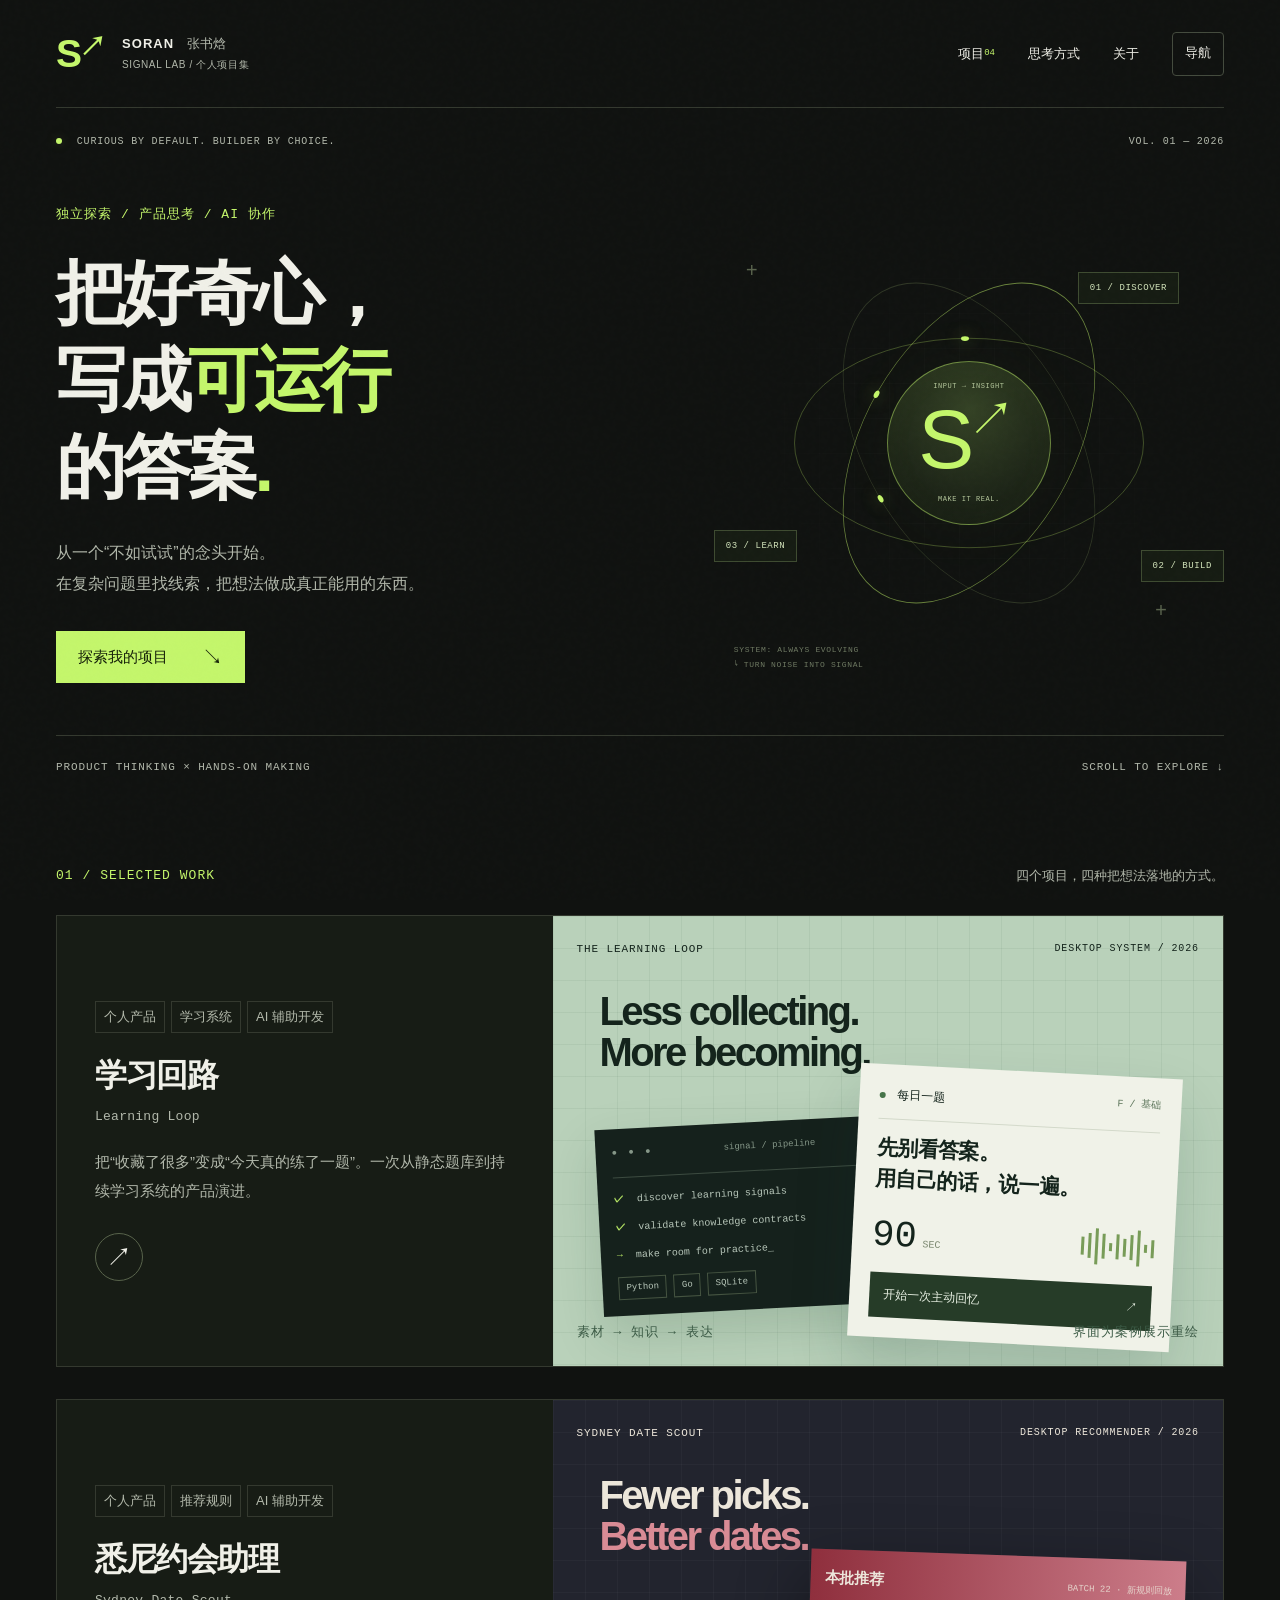
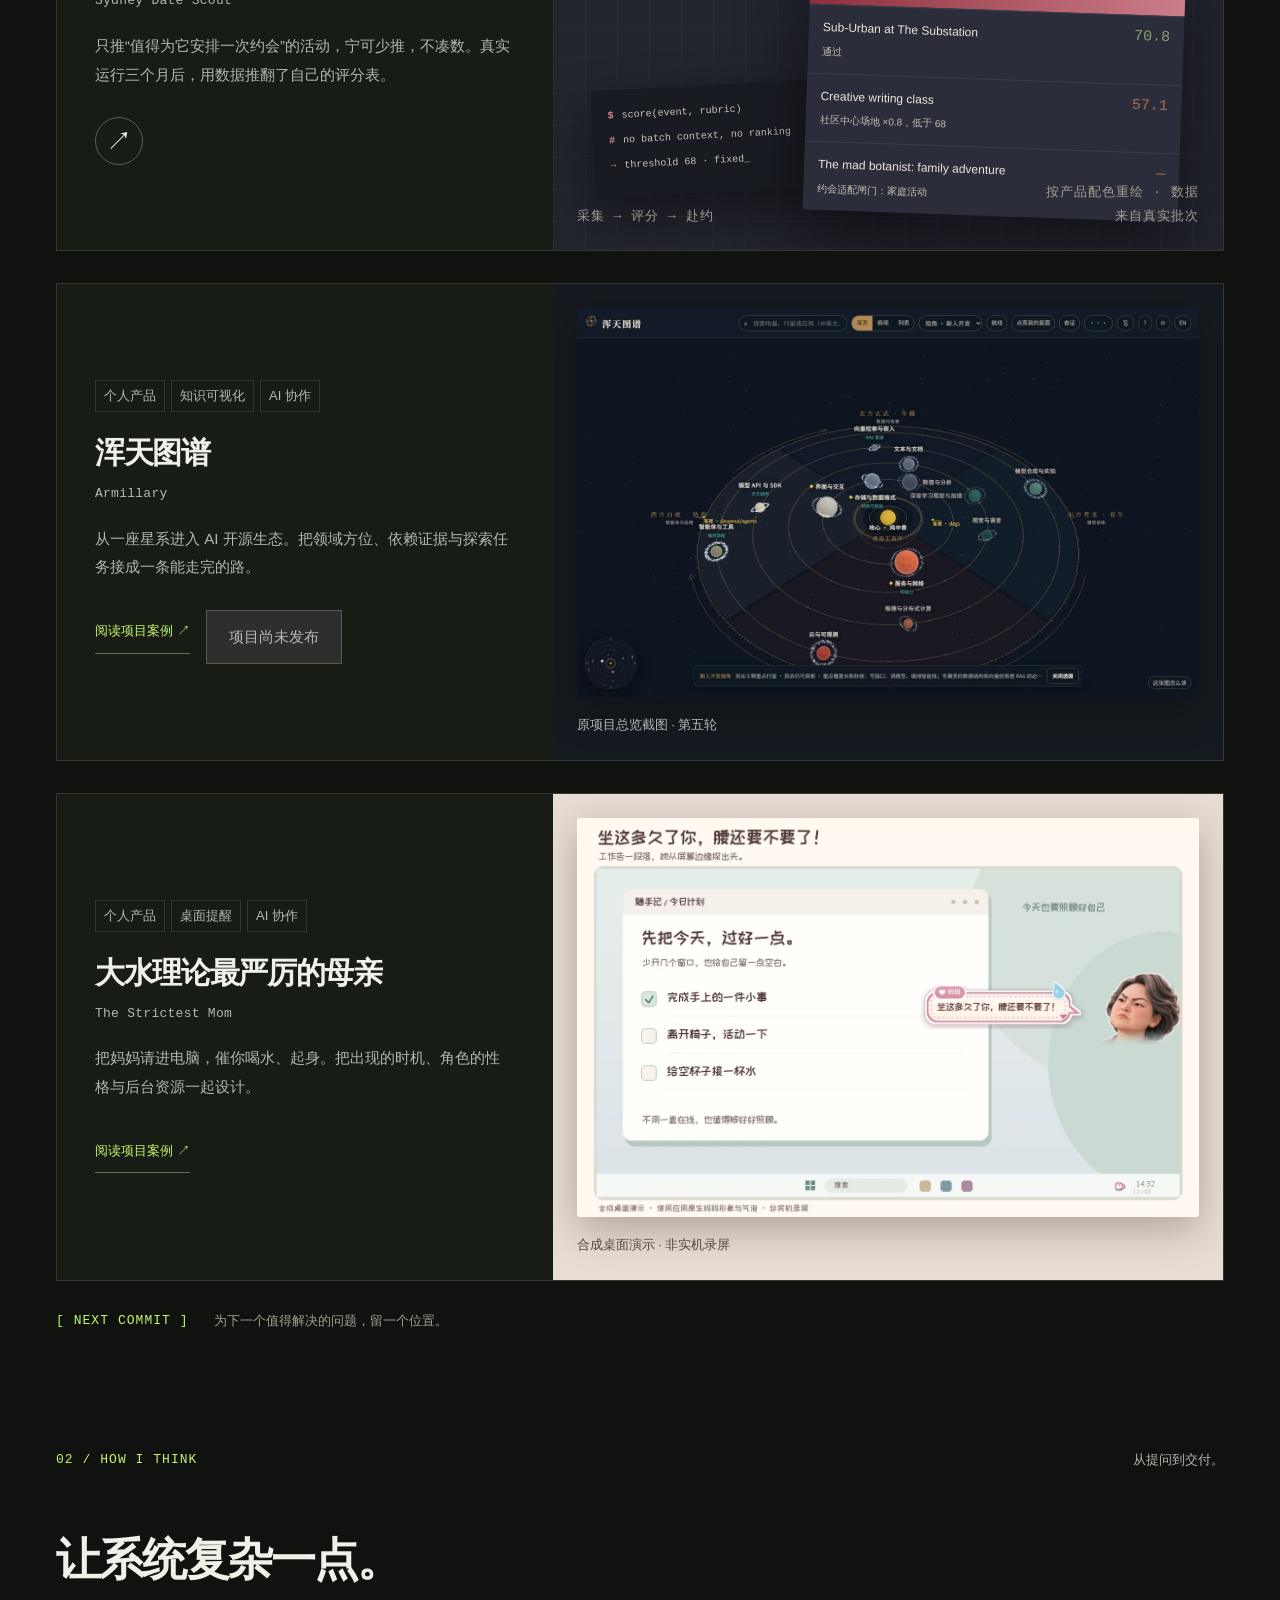
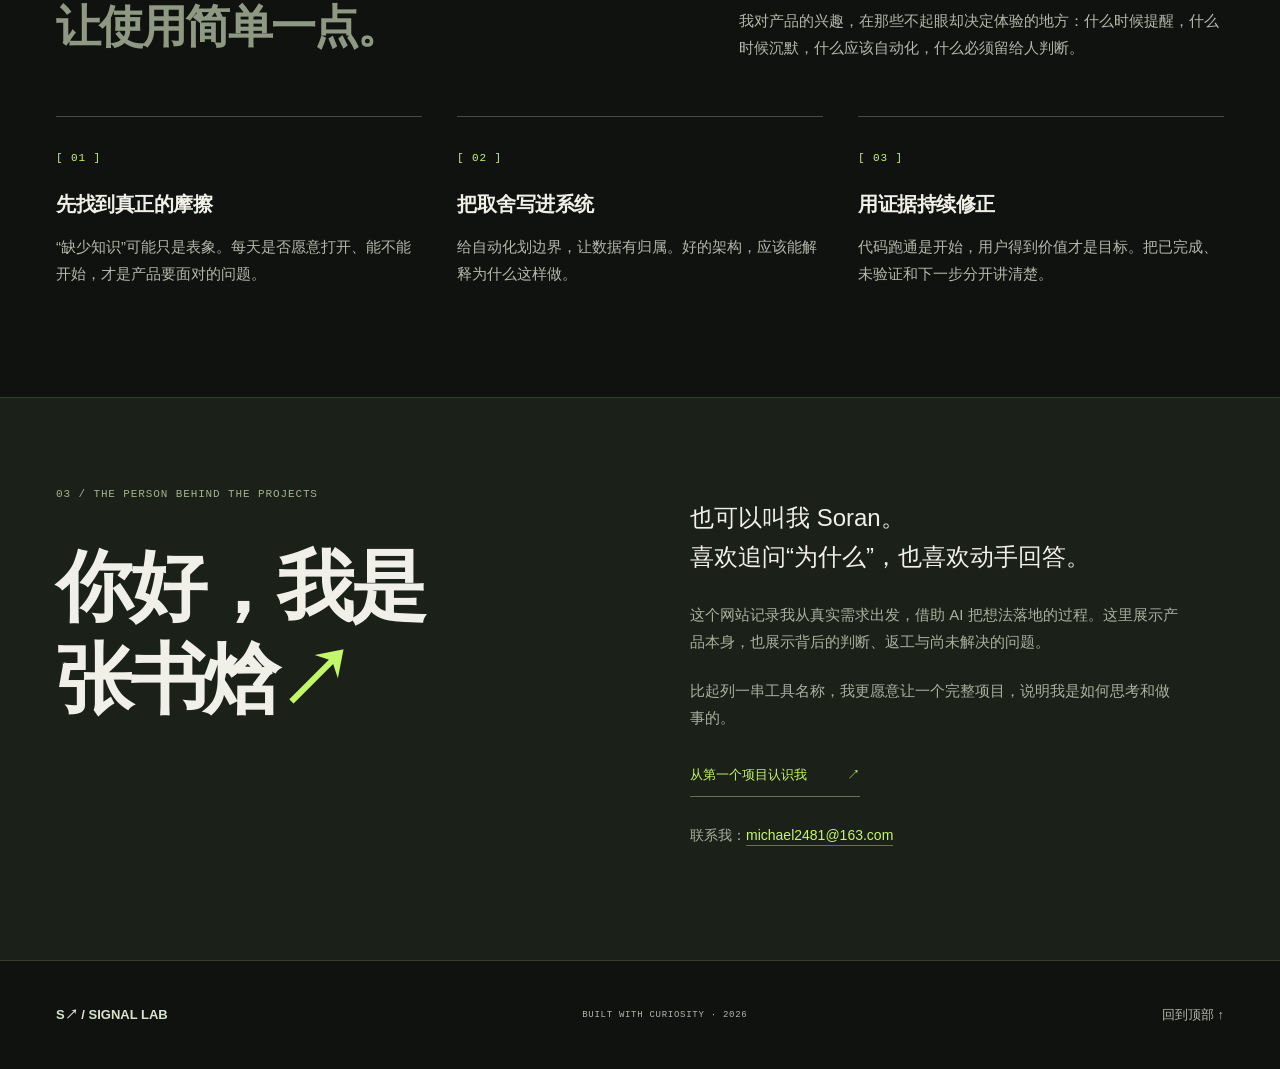
==== index.html @ 154c5e41 "发布作品集网站 v0.5.0 来自本地 个人网站/site（v0.5.0），仅包含网站文件； 排除未被引用的旧截图 assets/img/date-scout/。  Co-Authored-By: C" ====
<!doctype html>
<html lang="zh-CN"><head><meta charset="utf-8"><meta name="viewport" content="width=device-width,initial-scale=1"><meta name="theme-color" content="#101210"><meta name="description" content="张书焓（Soran）的产品实验室。把真实问题变成可运行的系统，探索 AI、学习与产品之间的连接。"><title>Soran 张书焓 / Signal Lab — 把好奇心写成答案</title><link rel="icon" href="assets/img/mark.svg" type="image/svg+xml"><link rel="stylesheet" href="assets/css/style.css?v=7"><script src="assets/js/app.js?v=7" defer></script></head>
<body><a class="skip" href="#main">跳到内容</a><header class="nav wrap"><a class="brand" href="index.html" aria-label="Signal Lab 首页"><span class="brand-mark">S<span>↗</span></span><span>SORAN <span class="brand-name">张书焓</span><span class="brand-sub">SIGNAL LAB / 个人项目集</span></span></a><nav aria-label="主导航"><a href="#work">项目 <sup>04</sup></a><a href="#approach">思考方式</a><a href="#about">关于</a><button class="command-open" aria-label="打开快速导航">导航</button></nav></header>
<main id="main"><section class="hero wrap"><div class="hero-top mono"><span><i class="dot"></i> CURIOUS BY DEFAULT. BUILDER BY CHOICE.</span><span>VOL. 01 — 2026</span></div><div class="hero-layout"><div class="hero-copy"><p class="eyebrow">独立探索 / 产品思考 / AI 协作</p><h1>把好奇心，<br>写成<span class="accent">可运行</span><br>的答案<span class="period">.</span></h1><p class="hero-intro">从一个“不如试试”的念头开始。<br>在复杂问题里找线索，把想法做成真正能用的东西。</p><a class="button lime" href="#work">探索我的项目 <span>↘</span></a></div><div class="signal-art" aria-label="从发现、构建到学习的信号轨道插画" role="img"><div class="art-grid"></div><div class="orbital orbit-one"></div><div class="orbital orbit-two"></div><div class="orbital orbit-three"></div><div class="signal-core"><span class="mono">INPUT → INSIGHT</span><strong>S<span>↗</span></strong><span class="mono">MAKE IT REAL.</span></div><span class="sat sat-a">01 / DISCOVER</span><span class="sat sat-b">02 / BUILD</span><span class="sat sat-c">03 / LEARN</span><span class="cross c-one">+</span><span class="cross c-two">+</span><div class="art-coordinate mono">SYSTEM: ALWAYS EVOLVING<br>↳ TURN NOISE INTO SIGNAL</div></div></div><div class="hero-bottom mono"><span>PRODUCT THINKING × HANDS-ON MAKING</span><a href="#work">SCROLL TO EXPLORE ↓</a></div></section>
<section id="work" class="work-section wrap"><div class="section-label"><span class="mono">01 / SELECTED WORK</span><span>四个项目，四种把想法落地的方式。</span></div><a class="featured" href="projects/learning-loop.html"><div class="project-description"><div><div class="tags"><span>个人产品</span><span>学习系统</span><span>AI 辅助开发</span></div><h2>学习回路 <span>Learning Loop</span></h2><p>把“收藏了很多”变成“今天真的练了一题”。<br>一次从静态题库到持续学习系统的产品演进。</p></div><span class="round-arrow" aria-label="阅读项目案例">↗</span></div><div class="project-visual"><div class="visual-caption mono"><span>THE LEARNING LOOP</span><span>DESKTOP SYSTEM / 2026</span></div><div class="visual-word" aria-hidden="true">Less collecting.<br>More becoming.</div><div class="mini-terminal"><div class="window-top"><span>● ● ●</span><span>signal / pipeline</span><span>↗</span></div><p><b>✓</b> discover learning signals</p><p><b>✓</b> validate knowledge contracts</p><p><b>→</b> make room for practice<span class="cursor">_</span></p><div class="terminal-tags"><span>Python</span><span>Go</span><span>SQLite</span></div></div><div class="practice-preview"><div class="preview-bar"><span><i class="dot"></i> 每日一题</span><span>F / 基础</span></div><span class="mono preview-kicker">THINK FIRST. REVEAL LATER.</span><h3>先别看答案。<br>用自己的话，说一遍。</h3><div class="preview-timer"><span>90<span> SEC</span></span><div class="wave" aria-hidden="true"><i></i><i></i><i></i><i></i><i></i><i></i><i></i><i></i><i></i><i></i><i></i></div></div><div class="preview-action">开始一次主动回忆 <span>↗</span></div></div><div class="visual-foot mono"><span>素材 → 知识 → 表达</span><span>界面为案例展示重绘</span></div></div></a><a class="featured" href="projects/date-scout.html"><div class="project-description"><div><div class="tags"><span>个人产品</span><span>推荐规则</span><span>AI 辅助开发</span></div><h2>悉尼约会助理 <span>Sydney Date Scout</span></h2><p>只推“值得为它安排一次约会”的活动，宁可少推，不凑数。<br>真实运行三个月后，用数据推翻了自己的评分表。</p></div><span class="round-arrow" aria-label="阅读项目案例">↗</span></div><div class="project-visual ds-visual"><div class="visual-caption mono"><span>SYDNEY DATE SCOUT</span><span>DESKTOP RECOMMENDER / 2026</span></div><div class="visual-word" aria-hidden="true">Fewer picks.<br><em>Better dates.</em></div><div class="ds-rule"><p><b>$</b>score(event, rubric)</p><p><b>#</b>no batch context, no ranking</p><p><b>→</b>threshold 68 · fixed<span class="cursor">_</span></p></div><div class="ds-panel" aria-hidden="true"><div class="ds-head"><b>本批推荐</b><span>BATCH 22 · 新规则回放</span></div><div class="ds-row"><span>Sub-Urban at The Substation</span><span class="ds-score">70.8</span><small>通过</small></div><div class="ds-row cut"><span>Creative writing class</span><span class="ds-score">57.1</span><small>社区中心场地 ×0.8，低于 68</small></div><div class="ds-row cut"><span>The mad botanist: family adventure</span><span class="ds-score">—</span><small>约会适配闸门：家庭活动</small></div></div><div class="visual-foot mono"><span>采集 → 评分 → 赴约</span><span>按产品配色重绘 · 数据来自真实批次</span></div></div></a><article class="featured added-project"><div class="project-description"><div><div class="tags"><span>个人产品</span><span>知识可视化</span><span>AI 协作</span></div><h2><a href="projects/armillary.html">浑天图谱</a><span>Armillary</span></h2><p>从一座星系进入 AI 开源生态。把领域方位、依赖证据与探索任务接成一条能走完的路。</p></div><div class="card-actions"><a class="text-link" href="projects/armillary.html">阅读项目案例 ↗</a><button class="button project-pending" type="button" disabled data-project-link="armillary">项目尚未发布</button></div></div><a class="project-visual image-cover cover-armillary" href="projects/armillary.html" aria-label="查看浑天图谱案例"><img src="assets/img/armillary/overview.webp" alt="浑天图谱界面" loading="lazy" decoding="async"><span class="image-caption">原项目总览截图 · 第五轮</span></a></article><article class="featured added-project"><div class="project-description"><div><div class="tags"><span>个人产品</span><span>桌面提醒</span><span>AI 协作</span></div><h2><a href="projects/big-water-mom.html">大水理论最严厉的母亲</a><span>The Strictest Mom</span></h2><p>把妈妈请进电脑，催你喝水、起身。把出现的时机、角色的性格与后台资源一起设计。</p></div><div class="card-actions"><a class="text-link" href="projects/big-water-mom.html">阅读项目案例 ↗</a></div></div><a class="project-visual image-cover cover-big-water-mom" href="projects/big-water-mom.html" aria-label="查看大水理论最严厉的母亲案例"><img src="assets/img/big-water-mom/desktop-preview-zh.webp" alt="大水理论最严厉的母亲界面" loading="lazy" decoding="async"><span class="image-caption">合成桌面演示 · 非实机录屏</span></a></article><div class="archive-note"><span class="mono">[ NEXT COMMIT ]</span><p>为下一个值得解决的问题，留一个位置。</p><span class="mono">更多项目将陆续归档 ↗</span></div></section>
<section id="approach" class="approach wrap"><div class="section-label"><span class="mono">02 / HOW I THINK</span><span>从提问到交付。</span></div><div class="approach-head"><h2>让系统复杂一点。<br><span>让使用简单一点。</span></h2><p>我对产品的兴趣，在那些不起眼却决定体验的地方：什么时候提醒，什么时候沉默，什么应该自动化，什么必须留给人判断。</p></div><div class="principles"><article><span class="mono">[ 01 ]</span><h3>先找到真正的摩擦</h3><p>“缺少知识”可能只是表象。每天是否愿意打开、能不能开始，才是产品要面对的问题。</p></article><article><span class="mono">[ 02 ]</span><h3>把取舍写进系统</h3><p>给自动化划边界，让数据有归属。好的架构，应该能解释为什么这样做。</p></article><article><span class="mono">[ 03 ]</span><h3>用证据持续修正</h3><p>代码跑通是开始，用户得到价值才是目标。把已完成、未验证和下一步分开讲清楚。</p></article></div></section>
<section id="about" class="about"><div class="wrap about-grid"><div><span class="mono">03 / THE PERSON BEHIND THE PROJECTS</span><h2>你好，我是<br>张书焓<span class="accent">↗</span></h2></div><div><p class="about-lead">也可以叫我 Soran。<br>喜欢追问“为什么”，也喜欢动手回答。</p><p>这个网站记录我从真实需求出发，借助 AI 把想法落地的过程。这里展示产品本身，也展示背后的判断、返工与尚未解决的问题。</p><p>比起列一串工具名称，我更愿意让一个完整项目，说明我是如何思考和做事的。</p><a class="text-link" href="projects/learning-loop.html">从第一个项目认识我 <span>↗</span></a><p class="contact-line">联系我：<a href="mailto:michael2481@163.com">michael2481@163.com</a></p></div></div></section></main>
<footer class="wrap footer"><span class="brand-small">S↗ / SIGNAL LAB</span><span class="mono">BUILT WITH CURIOSITY · 2026</span><a href="#main">回到顶部 ↑</a></footer><dialog id="command-dialog"><div class="command-head"><span class="mono">项目导航</span><button data-close aria-label="关闭快速导航">ESC ×</button></div><nav aria-label="快速导航"><a href="projects/learning-loop.html">01　学习回路<span>↗</span></a><a href="projects/date-scout.html">02　悉尼约会助理<span>↗</span></a><a href="projects/armillary.html">03　浑天图谱<span>↗</span></a><a href="projects/big-water-mom.html">04　大水理论最严厉的母亲<span>↗</span></a><a href="index.html#about">05　关于 Soran<span>↗</span></a></nav></dialog></body></html>
---- assets/css/style.css ----
@charset "UTF-8";
/* Soran 张书焓 · Signal Lab 样式。令牌在 :root；页面专属强调色见 .theme-* */
:root{--bg:#101210;--panel:#191c18;--ink:#f0f0e8;--muted:#a2a79d;--line:#34392f;--lime:#c4f66b;--mono:"Cascadia Code","SFMono-Regular",Consolas,monospace;--sans:"Segoe UI","Microsoft YaHei",Arial,sans-serif}*{box-sizing:border-box}html{scroll-behavior:smooth;scroll-padding-top:35px}body{margin:0;background:var(--bg);color:var(--ink);font-family:var(--sans);font-size:15px;line-height:1.8;-webkit-font-smoothing:antialiased}body::before{content:"";position:fixed;inset:0;z-index:10;pointer-events:none;opacity:.025;background-image:url("data:image/svg+xml,%3Csvg viewBox='0 0 180 180' xmlns='http://www.w3.org/2000/svg'%3E%3Cfilter id='n'%3E%3CfeTurbulence type='fractalNoise' baseFrequency='.9' numOctaves='3' stitchTiles='stitch'/%3E%3C/filter%3E%3Crect width='100%25' height='100%25' opacity='.6' filter='url(%23n)'/%3E%3C/svg%3E")}::selection{background:var(--lime);color:var(--bg)}a{color:inherit;text-decoration:none}button{font:inherit;color:inherit;cursor:pointer}button,a{-webkit-tap-highlight-color:transparent}button:focus-visible,a:focus-visible,summary:focus-visible{outline:2px solid var(--lime);outline-offset:6px}button{border:0}p{margin:0 0 22px}h1,h2,h3,h4{line-height:1.35;margin:0;font-weight:600;letter-spacing:-.045em}h2{font-size:clamp(30px,3.8vw,52px)}h3{font-size:22px;letter-spacing:-.025em}img,svg{max-width:100%}.wrap{max-width:1440px;width:calc(100% - 112px);margin:auto}.mono,.eyebrow{font-family:var(--mono);font-size:11px;letter-spacing:.08em}.accent{color:var(--lime)}.eyebrow{display:block;color:var(--lime);margin-bottom:24px}.nav{height:108px;display:flex;align-items:center;justify-content:space-between;border-bottom:1px solid var(--line)}.brand{display:flex;align-items:center;gap:15px;font-size:13px;letter-spacing:.08em;font-weight:600;line-height:1.4}.brand-mark{font-size:39px;font-weight:750;letter-spacing:-6px;color:var(--lime);padding-right:4px;line-height:1}.brand-mark span{font-size:27px;vertical-align:top}.brand-sub{display:block;color:var(--muted);font-size:9px;font-weight:400;letter-spacing:.06em;margin-top:4px}.nav nav{display:flex;align-items:center;gap:33px;font-size:13px}.nav nav a:hover{color:var(--lime)}sup{font-family:var(--mono);color:var(--lime);font-size:9px}.command-open{font-family:var(--mono);font-size:12px;padding:4px 9px;border:1px solid #444b3e;background:none;border-radius:4px}.command-open:hover{border-color:var(--lime);color:var(--lime)}.hero{padding-top:25px}.hero-top{display:flex;justify-content:space-between;color:var(--muted);font-size:10px}.dot{display:inline-block;width:6px;height:6px;background:var(--lime);border-radius:50%;vertical-align:middle;margin-right:8px;box-shadow:0 0 12px #c4f66b3a}.hero-layout{display:grid;grid-template-columns:1.15fr 1fr;gap:20px;align-items:center;padding:65px 0 64px}.hero h1{font-size:clamp(45px,5.7vw,82px);line-height:1.23;font-weight:650;letter-spacing:-.055em}.period{color:var(--lime)}.hero-intro{margin:28px 0 32px;color:var(--muted);font-size:15px;line-height:1.9}.button{display:inline-flex;align-items:center;justify-content:space-between;gap:34px;padding:14px 22px;font-weight:500;font-size:13px;line-height:1.6;transition:background .2s,transform .2s}.button:hover{transform:translateY(-3px)}.lime{color:#152009;background:var(--lime)}.lime:hover{background:#dafb9b}.button span{font-size:21px;line-height:1}.outline{border:1px solid #5c6651;background:transparent}.outline:hover{background:#303a27}.signal-art{height:470px;position:relative;display:grid;place-items:center;isolation:isolate}.art-grid{position:absolute;inset:0;background-image:linear-gradient(#ffffff06 1px,transparent 1px),linear-gradient(90deg,#ffffff06 1px,transparent 1px);background-size:35px 35px;mask-image:radial-gradient(ellipse,#000,transparent 70%)}.orbital{border:1px solid #71805255;border-radius:50%;position:absolute;width:350px;height:350px;transform:rotate(-30deg) scaleX(.6)}.orbit-two{transform:rotate(30deg) scaleX(.6);border-color:#c4f66b80}.orbit-three{transform:rotate(90deg) scaleX(.6);border-color:#c4f66b55}.orbital::after{content:"";position:absolute;width:8px;height:8px;top:50%;left:-4px;border-radius:50%;background:var(--lime);box-shadow:0 0 20px #c4f66b80}.orbit-one{animation:orbit-breathe 8s ease-in-out infinite}.signal-core{position:relative;z-index:1;width:164px;height:164px;border:1px solid #c4f66b77;background:radial-gradient(circle at 50% 30%,#344225,#171d14 80%);border-radius:50%;display:flex;flex-direction:column;align-items:center;justify-content:center;box-shadow:0 0 80px #c4f66b09,inset 0 0 30px #c4f66b0a}.signal-core strong{font-size:84px;line-height:1.1;color:var(--lime);font-weight:500;letter-spacing:-10px;margin:0 10px 8px 0}.signal-core strong span{font-size:47px;vertical-align:top}.signal-core .mono{font-size:7px;color:#b5c79b;letter-spacing:.08em}.sat{position:absolute;border:1px solid #3e4b31;background:#161c13;padding:7px 11px;font-family:var(--mono);font-size:9px;letter-spacing:.06em;color:#d3e4bb;z-index:2}.sat-a{top:64px;right:45px}.sat-b{bottom:96px;right:0}.sat-c{bottom:116px;left:0}.cross{position:absolute;color:#59634d;font:20px var(--mono)}.c-one{top:52px;left:32px}.c-two{bottom:55px;right:57px}.art-coordinate{position:absolute;bottom:6px;left:20px;color:#6e7962;font-size:8px}.hero-bottom{display:flex;justify-content:space-between;border-top:1px solid var(--line);padding:22px 0;color:var(--muted);font-size:10px}.hero-bottom a:hover{color:var(--lime)}.work-section{padding-top:88px}.section-label{display:flex;justify-content:space-between;align-items:center;margin-bottom:35px;color:var(--muted);font-size:12px}.section-label .mono{color:var(--lime)}.featured{display:block}.project-visual{height:575px;position:relative;overflow:hidden;color:#14241c;background:#b9d1ba;background-image:linear-gradient(#244c3010 1px,transparent 1px),linear-gradient(90deg,#244c3010 1px,transparent 1px);background-size:32px 32px;transition:background-color .35s}.featured:hover .project-visual{background-color:#c9debd}.visual-caption,.visual-foot{position:absolute;left:30px;right:30px;display:flex;justify-content:space-between;font-size:10px}.visual-caption{top:24px}.visual-foot{bottom:22px;color:#3c5b46;font-size:9px}.visual-word{position:absolute;left:6%;top:98px;font-size:clamp(35px,4.5vw,66px);font-weight:650;line-height:1.03;letter-spacing:-.065em}.mini-terminal{position:absolute;left:6%;bottom:75px;width:44%;max-width:460px;background:#15211c;color:#b7c6b9;padding:17px 23px 22px;box-shadow:0 20px 50px #1d42272b;transform:rotate(-3deg);font:12px/1.9 var(--mono);transition:transform .4s}.featured:hover .mini-terminal{transform:rotate(-1deg) translateY(-3px)}.window-top{display:flex;justify-content:space-between;font-size:9px;padding-bottom:15px;border-bottom:1px solid #3c4b40;margin-bottom:19px;color:#859788}.window-top>span:first-child{letter-spacing:3px}.mini-terminal p{margin-bottom:9px}.mini-terminal b{color:var(--lime);margin-right:7px}.terminal-tags{display:flex;gap:7px;margin-top:22px}.terminal-tags span{border:1px solid #455441;padding:2px 7px;font-size:9px}.cursor{animation:blink 1.1s steps(2,end) infinite}.practice-preview{width:38%;max-width:420px;position:absolute;right:7%;top:102px;transform:rotate(5deg);background:#f0f2e8;box-shadow:0 30px 60px #193b382b;padding:25px;transition:transform .4s}.featured:hover .practice-preview{transform:rotate(2deg) translateY(-6px)}.preview-bar{display:flex;justify-content:space-between;font-size:11px;padding-bottom:19px;border-bottom:1px solid #d3d9ca}.preview-bar .dot{background:#467449;box-shadow:none}.preview-bar>span:last-child{font:10px var(--mono);color:#5c755a}.preview-kicker{display:block;font-size:8px;color:#6a7a60;margin-top:24px}.practice-preview h3{font-size:26px;line-height:1.5;margin:12px 0 20px}.preview-timer{display:flex;align-items:center;justify-content:space-between;margin-bottom:23px}.preview-timer>span{font:37px var(--mono)}.preview-timer>span>span{font-size:10px;color:#7a876f}.wave{display:flex;align-items:center;gap:4px;height:40px}.wave i{width:3px;height:18px;background:#789c58}.wave i:nth-child(3n){height:36px}.wave i:nth-child(2n){height:25px}.wave i:nth-child(5n){height:8px}.preview-action{background:#263c28;color:#e9f1e4;font-size:12px;padding:12px 14px;display:flex;justify-content:space-between}.project-description{padding:30px 0 34px;display:flex;justify-content:space-between;align-items:center;border-bottom:1px solid var(--line)}.tags{display:flex;gap:8px;flex-wrap:wrap;font-size:10px;color:#b4baac;margin-bottom:14px}.tags span{border:1px solid var(--line);padding:3px 9px}.project-description h2{font-size:30px;margin-bottom:10px}.project-description h2 span{font-size:16px;font-weight:400;color:#8d9882;letter-spacing:-.02em;margin-left:12px}.project-description p{color:var(--muted);font-size:13px;margin-bottom:0}.round-arrow{width:62px;height:62px;border:1px solid #58634b;border-radius:50%;display:grid;place-items:center;font-size:30px;transition:background .2s,color .2s}.featured:hover .round-arrow{background:var(--lime);color:#101210}.archive-note{padding:28px 0;display:flex;gap:25px;align-items:center;color:#9ba38f}.archive-note p{font-size:12px;margin:0;flex:1}.archive-note>.mono{font-size:9px}.archive-note>.mono:first-child{color:var(--lime)}.approach{padding-top:100px;padding-bottom:110px}.approach-head{display:grid;grid-template-columns:1.2fr 1fr;gap:100px;align-items:end;margin:55px 0}.approach-head h2{font-size:clamp(28px,3.5vw,46px);line-height:1.5}.approach-head h2 span{color:#8e9882}.approach-head p{color:var(--muted);font-size:14px;margin:0}.principles{display:grid;grid-template-columns:repeat(3,1fr);gap:35px}.principles article{border-top:1px solid #454d3c;padding-top:25px}.principles .mono{color:var(--lime)}.principles h3{font-size:20px;margin:22px 0 15px}.principles p{font-size:13px;color:var(--muted);max-width:320px}.about{background:#1b2118;padding:80px 0 90px;border-top:1px solid #353e2d;border-bottom:1px solid #353e2d}.about-grid{display:grid;grid-template-columns:1fr 1fr;gap:100px}.about .mono{font-size:9px;color:#a0b28e}.about h2{font-size:clamp(44px,6vw,80px);margin-top:35px;line-height:1.22}.about p{font-size:14px;color:#a9b09f;max-width:490px}.about .about-lead{color:var(--ink);font-size:24px;line-height:1.65;margin:20px 0 24px}.text-link{display:inline-flex;align-items:center;justify-content:space-between;gap:40px;border-bottom:1px solid #66724f;padding:8px 0;color:var(--lime);background:none;font-size:13px}.text-link:hover{color:#e0ffb3}.footer{display:flex;align-items:center;justify-content:space-between;padding:32px 0;color:var(--muted);font-size:11px}.brand-small{color:#d9e2ce;font-weight:600}.footer .mono{font-size:9px}.skip{position:fixed;top:-100px;left:20px;padding:10px 20px;background:var(--lime);color:#101210;z-index:100}.skip:focus{top:10px}dialog{background:#1c2218;color:var(--ink);border:1px solid #4e6140;max-width:540px;width:calc(100% - 40px);padding:24px;box-shadow:0 25px 100px #0009}dialog::backdrop{background:#060a06bb;backdrop-filter:blur(8px)}.command-head{display:flex;justify-content:space-between;align-items:center;color:var(--lime);padding-bottom:20px}.command-head button{background:none;color:#a4b094;font:11px var(--mono);padding:8px}dialog nav{display:grid}dialog nav a{padding:18px 5px;border-top:1px solid #3a4431;display:flex;justify-content:space-between;font-size:14px}dialog nav a:hover{color:var(--lime)}.sr-only{position:absolute;width:1px;height:1px;overflow:hidden;clip:rect(0,0,0,0);white-space:nowrap}[hidden]{display:none!important}
/* Case study: a quiet reading column with a persistent index. */
.case-hero{padding-top:26px;padding-bottom:0}.case-hero>.tags{margin-top:66px}.case-hero h1{font-size:clamp(42px,5.6vw,80px);line-height:1.25;margin-top:23px}.case-lead{display:flex;justify-content:space-between;align-items:center;margin:35px 0 55px}.case-lead .mono{color:#9ca88c;font-size:10px}.case-lead p{font-size:19px;line-height:1.8;margin:12px 0 0;color:#b7beac}.case-meta{display:grid;grid-template-columns:1fr 1fr 1fr 1fr;border-top:1px solid var(--line);padding:25px 0 35px;gap:20px}.case-meta span{display:block;font-size:10px;color:#929c87;margin-bottom:7px}.case-meta strong{font-size:11px;font-weight:400}.case-banner{background:#bed6b8;color:#1b3526;overflow:hidden}.banner-inner{padding:40px 0 44px}.banner-inner>.mono{font-size:9px}.banner-flow{display:flex;align-items:center;justify-content:space-between;margin:35px 0}.banner-flow>span{font-size:clamp(30px,4.7vw,65px);letter-spacing:-.04em;line-height:1.2}.banner-flow>span>span{display:block;font:9px var(--mono);letter-spacing:.12em;margin-top:14px;color:#4c7055}.banner-flow b{font-size:40px;font-weight:300;color:#6c926d}.banner-inner>p{margin:0;font-size:12px;color:#4c7055}.case-body{display:grid;grid-template-columns:200px minmax(0,1fr);gap:85px;padding-top:85px}.case-toc{position:sticky;top:35px;align-self:start;display:flex;flex-direction:column;font-size:11px;gap:15px;color:#8e9982}.case-toc>.mono{font-size:9px;margin-bottom:17px;color:#c9d1c0}.case-toc a{padding-left:12px;border-left:1px solid #3c4434;transition:color .2s}.case-toc a:hover,.case-toc a.current{color:var(--lime);border-left-color:var(--lime)}.toc-bottom{border-top:1px solid #2c3525;margin-top:40px;padding-top:25px;font-size:8px;color:#66745a}.case-content{max-width:900px;min-width:0}.case-content>section{padding-bottom:90px;margin-bottom:65px;border-bottom:1px solid var(--line);scroll-margin-top:40px}.case-content h2{font-size:clamp(27px,3.3vw,45px);line-height:1.5;margin-bottom:26px}.case-content p{color:#a8b09d;font-size:14px;line-height:1.95}.case-content .large-copy{font-size:16px;color:#c2c9b9}.problem-list{margin:38px 0}.problem-list article{display:flex;gap:24px;padding:26px 0;border-top:1px solid #30382b}.problem-list article>span{font:12px var(--mono);color:var(--lime);margin-top:4px}.problem-list h3{font-size:19px;margin-bottom:9px}.problem-list p{margin:0;font-size:13px}blockquote{margin:32px 0 20px;padding:20px 0 20px 25px;border-left:2px solid var(--lime);font-size:20px;line-height:1.8;color:#d3e0c1;letter-spacing:-.02em}.case-content .note{font-size:11px;color:#89967b}.pipeline{margin:34px 0;border:1px solid #48583b;background:#1a2115}.pipeline-tabs{display:grid;grid-template-columns:repeat(4,1fr);border-bottom:1px solid #48583b}.pipeline-tabs button{background:transparent;padding:16px 8px;font-size:12px;color:#b5bea9;border-right:1px solid #48583b}.pipeline-tabs button:last-child{border:0}.pipeline-tabs button[aria-selected=true]{background:var(--lime);color:#1e2d13}.pipeline-tabs button:focus-visible{outline-offset:-5px;outline-color:#718a53}#stage-panel{padding:30px 32px;min-height:270px}#stage-kind{font-size:9px;color:var(--lime)}#stage-panel h3{font-size:22px;margin:15px 0 16px}#stage-panel p{font-size:13px;margin-bottom:20px}.contract{display:flex;align-items:center;gap:20px;border-top:1px dashed #49533e;padding-top:17px}.contract span{font:8px var(--mono);color:#8c9e7b}.contract code{font:11px var(--mono);color:#c3d4b2}.boundary{padding:28px 32px;background:#20271b}.boundary>span{display:block;color:#9aae85;font-size:10px}.boundary strong{font-size:22px;display:block;font-weight:500;margin:12px 0}.boundary p{font-size:12px;margin:0}.decision{padding:30px 0;border-bottom:1px solid #303a28}.decision:last-child{border-bottom:0;padding-bottom:0}.decision>.mono{font-size:9px;color:#96b377}.decision h3{margin:15px 0 17px;font-size:24px}.decision p{font-size:13px}.decision-foot{display:flex;gap:20px;flex-wrap:wrap;color:#8f9f80;font-size:10px}.decision-foot span::before{content:"↳ ";color:var(--lime)}.demo{margin-top:32px;border:1px solid #546545;background:#1d2518}.demo-top{display:flex;justify-content:space-between;padding:15px 23px;border-bottom:1px solid #3b4b30;font-size:11px;color:#bbcda7}.subtle-button{font-size:11px;background:none;color:#a9b897}.subtle-button:hover{color:var(--lime)}.demo-content{padding:32px}.demo-meta{display:flex;justify-content:space-between;color:#a3bc85;font-size:9px}.demo h3{font-size:29px;line-height:1.5;margin:26px 0 12px}.demo .demo-english{font-size:12px;color:#8fa779;margin-bottom:28px}.timer-row{display:flex;align-items:center;gap:24px;margin:35px 0}.timer-row>span{font:55px var(--mono);color:var(--lime);white-space:nowrap}.timer-row>span>span{font-size:11px;color:#a6bb90}.timer-row p{font-size:11px;margin:0;padding-left:25px;border-left:1px solid #526740}.demo-controls{display:flex;gap:12px;flex-wrap:wrap}.demo-controls .button{font-size:11px;padding:13px 17px;gap:22px}.demo-note{padding:12px 23px;background:#151e11;color:#98a98a;font-size:9px}.demo+.note{margin-top:15px}.demo .answer-label{font-size:9px;color:var(--lime)}.demo ol{padding-left:20px;color:#bdcbae;font-size:13px;margin-bottom:28px}.demo li{padding:7px 0}.done-icon{display:grid;place-items:center;border:1px solid var(--lime);border-radius:50%;height:46px;width:46px;color:var(--lime);margin:20px 0}.demo h4{font-size:24px;margin-bottom:18px}.timeline{position:relative;margin:40px 0}.timeline article{position:relative;border-left:1px solid #485a37;padding:0 0 35px 28px}.timeline article:last-child{padding-bottom:0}.timeline article::before{content:"";position:absolute;left:-4px;top:5px;width:7px;height:7px;background:var(--lime)}.timeline .mono{font-size:9px;color:#96ad80}.timeline h3{font-size:21px;margin:14px 0 12px}.timeline p{font-size:13px;margin:0}.insight{padding:28px 32px;background:#c4f66b;color:#24301a}.insight .mono{font-size:9px}.insight p{color:#24301a;font-size:21px;line-height:1.8;margin:18px 0 0}.metrics{display:grid;grid-template-columns:repeat(3,1fr);gap:20px;margin:38px 0 23px}.metrics>div{border-top:1px solid #63764e;padding-top:18px}.metrics strong{display:block;font-size:45px;font-weight:400;font-family:var(--mono);line-height:1.5;color:var(--lime);letter-spacing:-.07em}.metrics strong span{font-size:20px}.metrics>div>span{font-size:11px;color:#a2b090}.evidence-columns{display:grid;grid-template-columns:1fr 1fr;gap:35px;margin:45px 0}.evidence-columns h3{font-size:16px}.evidence-columns ul{padding-left:17px;color:#a4b195;font-size:12px;line-height:2.2}.hollow-dot{display:inline-block;border:1px solid #a3b58e;border-radius:50%;width:6px;height:6px;vertical-align:middle;margin-right:8px}.evidence-detail{border-top:1px solid #3f4c33;border-bottom:1px solid #3f4c33;padding:20px 0}.evidence-detail summary{list-style:none;display:flex;justify-content:space-between;cursor:pointer;color:#c6d2b8;font-size:12px}.evidence-detail summary::-webkit-details-marker{display:none}.evidence-detail[open] summary{margin-bottom:20px}.evidence-detail p{font-size:12px;margin-bottom:15px}.next-title{margin-top:40px;font-size:21px}.next-steps{display:grid;grid-template-columns:repeat(3,1fr);gap:24px;margin-top:27px}.next-steps .mono{font-size:9px;color:var(--lime)}.next-steps p{font-size:12px;margin:14px 0 0}.case-content>.closing{border:0;margin:0;padding-bottom:90px}.closing>.mono{color:var(--lime);font-size:9px}.closing h2{margin-top:23px;font-size:48px}.closing .button{margin-top:15px}
@keyframes blink{50%{opacity:0}}@keyframes orbit-breathe{50%{transform:rotate(-38deg) scaleX(.65)}}
@media(min-width:1600px){.hero-layout{padding-top:85px;padding-bottom:85px}.signal-art{height:530px}.orbital{width:420px;height:420px}.signal-core{height:190px;width:190px}}
@media(max-width:1100px){.wrap{width:calc(100% - 72px)}.hero-layout{grid-template-columns:1.1fr 1fr;gap:0}.signal-art{height:400px}.orbital{width:290px;height:290px}.signal-core{height:145px;width:145px}.sat-a{right:0;top:40px}.sat-b{bottom:67px}.sat-c{left:0;bottom:85px}.project-visual{height:520px}.practice-preview{width:42%;right:5%;padding:20px}.mini-terminal{font-size:10px;left:5%;padding:17px}.practice-preview h3{font-size:22px}.case-body{grid-template-columns:160px minmax(0,1fr);gap:40px}.approach-head{gap:50px}.about-grid{gap:55px}.case-meta{grid-template-columns:1fr 1fr}.case-toc{font-size:10px}.case-content h2{font-size:34px}}
@media(max-width:760px){.wrap{width:calc(100% - 40px)}.nav{height:84px}.nav nav{gap:18px;font-size:11px}.brand{gap:10px;font-size:11px}.brand-sub{font-size:7px}.brand-mark{font-size:32px}.brand-mark span{font-size:22px}.nav nav a:nth-child(2){display:none}.command-open{font-size:10px}.hero-top{font-size:8px}.hero-top>span:last-child{display:none}.hero-layout{display:flex;flex-direction:column;align-items:stretch;padding:46px 0 30px}.hero h1{font-size:clamp(44px,9.5vw,68px)}.hero .eyebrow{font-size:9px;margin-bottom:23px}.hero-intro{font-size:13px;margin:25px 0}.hero .button{font-size:12px;padding:13px 20px}.signal-art{height:340px;margin-top:20px;max-width:430px;width:100%;align-self:center}.orbital{width:280px;height:280px}.signal-core{height:132px;width:132px}.signal-core strong{font-size:67px}.signal-core strong span{font-size:39px}.signal-core .mono{font-size:6px}.sat{font-size:8px;padding:5px 8px}.sat-a{top:28px;right:15px}.sat-b{bottom:60px;right:3px}.sat-c{bottom:76px;left:4px}.art-coordinate{font-size:7px;left:0;bottom:0}.c-one{top:15px;left:15px}.c-two{bottom:25px;right:30px}.hero-bottom{font-size:8px;padding:18px 0}.hero-bottom>span{max-width:170px}.work-section{padding-top:55px}.section-label{font-size:10px;gap:20px;align-items:start}.section-label .mono{font-size:9px;white-space:nowrap}.section-label>span:last-child{max-width:140px;text-align:right}.project-visual{height:580px}.visual-caption,.visual-foot{left:20px;right:20px;font-size:8px}.visual-caption>span:last-child{font-size:6px}.visual-word{top:75px;left:7%;font-size:40px}.mini-terminal{width:67%;max-width:340px;left:7%;bottom:66px;font-size:8px;z-index:1;padding:12px;transform:rotate(-5deg)}.window-top{font-size:6px;padding-bottom:9px;margin-bottom:10px}.mini-terminal p{margin-bottom:6px}.terminal-tags{margin-top:12px}.terminal-tags span{font-size:7px}.practice-preview{top:208px;right:7%;width:70%;max-width:290px;z-index:2;padding:18px}.preview-bar{font-size:9px;padding-bottom:11px}.preview-bar>span:last-child{font-size:8px}.preview-kicker{margin-top:14px;font-size:7px}.practice-preview h3{font-size:22px;margin-bottom:15px}.preview-timer{margin-bottom:15px}.preview-timer>span{font-size:30px}.preview-action{font-size:10px;padding:10px}.mini-terminal{bottom:56px}.practice-preview{top:185px}.project-visual .mini-terminal{left:5%;bottom:48px;width:63%;transform:rotate(-6deg)}.project-visual .practice-preview{right:6%;top:180px}.visual-foot{bottom:16px;font-size:7px}.visual-foot>span:last-child{font-size:6px}.project-description{padding:24px 0}.project-description h2{font-size:24px}.project-description h2 span{font-size:11px;margin-left:5px}.project-description p{font-size:11px}.tags{font-size:8px;gap:6px}.tags span{padding:2px 6px}.round-arrow{width:41px;height:41px;font-size:22px;flex-shrink:0;margin-left:10px}.archive-note{align-items:flex-start;gap:12px;flex-wrap:wrap;padding:25px 0}.archive-note p{flex-basis:65%;font-size:11px}.archive-note>.mono:last-child{padding-left:0;font-size:8px}.approach{padding:65px 0}.approach-head{display:block;margin:35px 0}.approach-head h2{font-size:30px;margin-bottom:25px}.approach-head p{font-size:13px;max-width:440px}.principles{grid-template-columns:1fr;gap:14px}.principles article{padding-top:20px}.principles h3{font-size:19px;margin:13px 0}.principles p{max-width:100%;font-size:12px}.about{padding:50px 0}.about-grid{grid-template-columns:1fr;gap:20px}.about h2{font-size:59px;margin-top:26px}.about .mono{font-size:8px}.about p{font-size:13px}.about .about-lead{font-size:22px;margin-top:5px}.footer{flex-wrap:wrap;gap:15px;padding:25px 0;font-size:10px}.footer .mono{font-size:7px;order:3;flex-basis:100%}.case-hero>.tags{margin-top:42px}.case-hero h1{font-size:clamp(36px,7.8vw,57px);line-height:1.4}.case-lead{display:block;margin:25px 0 35px}.case-lead .mono{font-size:8px}.case-lead p{font-size:16px;margin-bottom:24px}.case-lead .button{font-size:12px}.case-meta{gap:22px 15px}.case-meta strong{font-size:10px}.case-meta span{font-size:9px}.banner-inner{padding:30px 0}.banner-flow{margin:28px 0}.banner-flow>span{font-size:31px}.banner-flow>span>span{font-size:6px}.banner-flow>b{font-size:23px}.banner-inner>p{font-size:10px}.case-body{display:block;padding-top:25px}.case-toc{position:static;flex-direction:row;overflow-x:auto;gap:20px;margin-bottom:45px;padding:12px 0 18px;border-bottom:1px solid var(--line);white-space:nowrap}.case-toc>.mono,.toc-bottom{display:none}.case-toc a{font-size:10px;padding-left:0;border:0}.case-content>section{padding-bottom:45px;margin-bottom:40px;scroll-margin-top:25px}.case-content .eyebrow{font-size:9px;margin-bottom:18px}.case-content h2{font-size:29px;line-height:1.5;margin-bottom:22px}.case-content p{font-size:13px}.case-content .large-copy{font-size:14px}.problem-list{margin:25px 0}.problem-list article{gap:15px;padding:22px 0}.problem-list h3{font-size:17px}.problem-list p{font-size:12px}blockquote{font-size:17px;padding-left:20px}.case-content .note{font-size:10px}.pipeline-tabs button{font-size:10px;padding:13px 4px}#stage-panel{padding:24px 20px;min-height:285px}#stage-panel h3{font-size:21px}#stage-panel p{font-size:12px}#stage-kind{font-size:8px}.contract{gap:12px}.contract code{font-size:10px}.boundary{padding:23px 20px}.boundary strong{font-size:20px}.boundary p{font-size:11px}.decision{padding:25px 0}.decision h3{font-size:21px}.decision p{font-size:12px}.decision-foot{font-size:9px;gap:8px 18px}.demo-top{padding:13px 16px;font-size:10px}.demo-content{padding:22px 18px}.demo-meta{font-size:8px}.demo h3{font-size:23px;margin-top:22px}.demo .demo-english{font-size:11px}.timer-row{gap:16px;margin:28px 0}.timer-row>span{font-size:46px}.timer-row p{padding-left:15px;font-size:10px}.demo-controls{flex-direction:column;gap:10px}.demo-controls .button{width:100%;font-size:12px}.demo-note{padding:12px 15px;font-size:8px}.timeline h3{font-size:19px}.timeline p{font-size:12px}.insight{padding:23px}.insight p{font-size:18px}.metrics{gap:12px}.metrics strong{font-size:35px}.metrics strong span{font-size:15px}.metrics>div>span{font-size:9px}.evidence-columns{gap:20px;margin:30px 0}.evidence-columns h3{font-size:14px}.evidence-columns ul{font-size:11px;padding-left:15px}.next-title{font-size:20px;line-height:1.6}.next-steps{grid-template-columns:1fr;gap:20px}.next-steps p{margin-top:8px;font-size:12px}.case-content .closing h2{font-size:39px}.case-content>.closing{padding-bottom:45px}}
@media(prefers-reduced-motion:reduce){html{scroll-behavior:auto}*,*::before,*::after{animation:none!important;transition:none!important}}
/* Review pass: readable case text and persistent mobile chapter access. */
.mobile-index{display:none}.case-content p{font-size:15px}.case-content .note{font-size:12px}.decision p,.problem-list p,.timeline p{font-size:14px}.ownership{margin:30px 0 15px;padding:28px;background:#1b2316;border:1px solid #465738}.ownership>.mono{font-size:10px;color:var(--lime)}.ownership h3{font-size:23px;margin:17px 0}.ownership p{font-size:14px}.ownership details{border-top:1px solid #3d4a32;padding-top:16px}.ownership summary{cursor:pointer;font-size:13px;color:#c1d8aa}.ownership details p{margin-top:18px;margin-bottom:0;font-size:13px;line-height:2}
@media(max-width:760px){.case-content p,.case-content .large-copy,.problem-list p,.decision p,.timeline p,#stage-panel p,.boundary p,.next-steps p,.ownership p{font-size:14px}.case-content .note,.evidence-detail p,.demo .demo-english{font-size:12px}.evidence-columns ul{font-size:12px}.demo-note{font-size:10px}.case-toc{flex-wrap:wrap;overflow:visible;gap:14px 22px}.case-toc a{font-size:12px}.mobile-index{display:block;position:fixed;right:18px;bottom:18px;background:#c4f66b;color:#1d2913;padding:9px 15px;font-size:12px;border:1px solid #d7ff96;border-radius:30px;z-index:8;box-shadow:0 5px 20px #0008}.ownership{padding:22px}.ownership h3{font-size:21px}.ownership details p{font-size:12px}.practice-preview h3{font-size:20px}}
@media(max-width:760px){.case-content p,.case-content .large-copy,.problem-list p,.decision p,.timeline p,#stage-panel p,.boundary p,.next-steps p,.ownership p{font-size:15px}.case-toc a{min-height:44px;display:flex;align-items:center}.subtle-button{min-height:44px;min-width:55px}.evidence-columns{grid-template-columns:1fr;gap:16px}.evidence-columns ul{font-size:14px}}

/* ===== v0.4.1：Soran 品牌字形、第二个案例、核验页、打印版 ===== */
.brand-mark{letter-spacing:-3px}
.signal-core strong{letter-spacing:-6px}
.featured+.featured{margin-top:70px}
.about .contact-line{margin-top:26px;font-size:14px;color:#a9b09f}
.about .contact-line a{color:var(--lime);border-bottom:1px solid #66724f;padding-bottom:2px}

/* 约会助理封面：按产品 v1.4.2「胭脂桃夭」配色重绘 */
.ds-visual{background:#22242e;color:#ece6da;background-image:linear-gradient(#ffffff07 1px,transparent 1px),linear-gradient(90deg,#ffffff07 1px,transparent 1px);background-size:32px 32px}
.featured:hover .ds-visual{background-color:#272a35}
.ds-visual .visual-foot{color:#a49c90}
.ds-visual .visual-word{color:#ece6da}
.ds-visual .visual-word em{font-style:normal;color:#d98b95}
.ds-panel{position:absolute;right:7%;top:96px;width:38%;max-width:430px;background:#2b2e3a;box-shadow:0 30px 70px #0007;transform:rotate(3deg);transition:transform .4s}
.featured:hover .ds-panel{transform:rotate(1deg) translateY(-6px)}
.ds-head{background:linear-gradient(90deg,#8f2f3d,#cc7d8a);padding:16px 20px;display:flex;justify-content:space-between;align-items:baseline}
.ds-head b{font-size:15px;font-weight:600}
.ds-head span{font:9px var(--mono);opacity:.85}
.ds-row{display:grid;grid-template-columns:1fr auto;gap:4px 12px;padding:13px 20px;border-top:1px solid #3a3e4c;font-size:12px}
.ds-row small{grid-column:1/-1;font-size:10px;color:#a49c90}
.ds-score{font:15px var(--mono);color:#87a070}
.ds-row.cut{opacity:.55}
.ds-row.cut .ds-score{color:#ab6b56}
.ds-rule{position:absolute;left:6%;bottom:118px;width:44%;max-width:460px;background:#191b23;color:#c9c2b6;padding:17px 23px 18px;font:12px/1.9 var(--mono);transform:rotate(-3deg);box-shadow:0 20px 50px #0006;transition:transform .4s}
.featured:hover .ds-rule{transform:rotate(-1deg) translateY(-3px)}
.ds-rule p{margin-bottom:6px}
.ds-rule b{color:#d98b95;margin-right:8px}
.ds-banner{background:#2b2e3a;color:#ece6da}
.ds-banner .banner-flow>span>span,.ds-banner .banner-inner>p{color:#b9aca0}
.ds-banner .banner-flow b{color:#cc7d8a}

/* 原始推荐摘要节选（按网站样式重排，不放截图） */
.digest{margin:34px 0 14px;border:1px solid #48583b;background:#1a2115}
.digest-top{display:flex;justify-content:space-between;gap:16px;flex-wrap:wrap;padding:14px 24px;border-bottom:1px solid #3b4b30;font:10px var(--mono);letter-spacing:.06em;color:#a3bc85}
.digest-item{padding:24px 24px 6px}
.digest-title{display:flex;justify-content:space-between;align-items:baseline;gap:20px}
.digest-title h3{font-size:20px;line-height:1.5}
.digest-title strong{font:30px var(--mono);color:var(--lime);font-weight:400;white-space:nowrap}
.digest-title strong span{font-size:12px;color:#8f9f80}
.digest-meta{font-size:12px;color:#8f9f80;margin:6px 0 18px}
.digest-flags{list-style:none;margin:0;padding:0}
.digest-flags li{display:grid;grid-template-columns:28px 1fr;gap:4px 14px;padding:16px 0;border-top:1px dashed #3b4b30}
.digest-flags li>span{font:11px var(--mono);color:var(--lime);padding-top:3px}
.digest-flags q{display:block;quotes:none;font:13px/1.8 var(--mono);color:#d6e2c6}
.digest-flags p{margin:6px 0 0;font-size:13px;color:#a8b09d}
.digest-note{padding:12px 24px;background:#151e11;color:#98a98a;font-size:11px}

.stage-print{border-bottom:1px solid #48583b;padding:20px 24px}
.stage-print:last-child{border-bottom:0}
.stage-print h3{font-size:18px;margin:8px 0}
.stage-print p{font-size:13px;margin-bottom:10px}
.pipeline-tabs.five{grid-template-columns:repeat(5,1fr)}

/* 规则回放 */
.replay{margin-top:32px;border:1px solid #546545;background:#1d2518}
.replay-top{display:flex;justify-content:space-between;align-items:center;flex-wrap:wrap;gap:12px;padding:15px 23px;border-bottom:1px solid #3b4b30;font-size:11px;color:#bbcda7}
.replay-tabs{display:flex;gap:8px}
.replay-tabs button{min-height:40px;padding:6px 14px;border:1px solid #546545;background:none;font-size:12px;color:#c6d2b8}
.replay-tabs button[aria-pressed=true]{background:var(--lime);color:#1e2d13;border-color:var(--lime)}
.replay-summary{padding:18px 23px 0;font-size:14px;color:#c6d2b8;margin:0}
.replay-summary b{color:var(--lime);font-size:18px}
.replay-list{list-style:none;margin:0;padding:12px 23px 20px}
.replay-list li{display:grid;grid-template-columns:1fr 92px 96px;gap:12px;align-items:center;padding:12px 0;border-bottom:1px solid #2f3a27;transition:opacity .25s}
.replay-list li:last-child{border-bottom:0}
.replay-list li.rp-out{opacity:.5}
.rp-main strong{display:block;font-size:14px;font-weight:500;line-height:1.5}
.rp-main span{display:block;font-size:11px;color:#8f9f80}
.rp-main .rp-why{color:#d9b48a;margin-top:2px}
.rp-score{font:15px var(--mono);text-align:right;color:var(--ink)}
.rp-score s{color:#7d8771;font-size:11px;margin-right:4px}
.rp-badge{font-size:11px;text-align:center;padding:3px 6px;border:1px solid}
.rp-pass{color:var(--lime);border-color:#6d8a4a}
.rp-venue{color:#d9b48a;border-color:#7a6247}
.rp-gate{color:#e39a8d;border-color:#7c4a43}
.replay-note{padding:12px 23px;background:#151e11;color:#98a98a;font-size:11px}
#replay-section>.note{margin-top:16px}

/* 核验页 */
.verify-page main{max-width:850px;padding-top:60px;padding-bottom:80px}
.verify-page h1{font-size:clamp(32px,4vw,48px);margin:18px 0 30px}
.verify-page h2{font-size:22px;margin:40px 0 16px}
.verify-page p,.verify-page li{color:#b5bdaa;font-size:15px;line-height:1.95}
.verify-page pre{white-space:pre-wrap;overflow-wrap:anywhere;background:#1a2115;border:1px solid #3b4b30;padding:16px 18px;font:12px/1.8 var(--mono);color:#c3d4b2}
.verify-page table{width:100%;border-collapse:collapse;font-size:13px;margin:10px 0 20px}
.verify-page th,.verify-page td{text-align:left;padding:9px 8px;border-bottom:1px solid var(--line);vertical-align:top;color:#c3cbb8}
.verify-page th{font:10px var(--mono);color:var(--muted);letter-spacing:.06em}

@media(max-width:1100px){.ds-panel{width:44%;right:5%}.ds-rule{width:48%;font-size:10px;left:5%;padding:17px}}
@media(max-width:760px){
 .brand-mark{letter-spacing:-2px}
 .ds-panel{right:6%;top:180px;width:72%;max-width:290px;z-index:2;transform:rotate(4deg)}
 .ds-head{padding:12px 14px}.ds-head b{font-size:13px}.ds-head span{font-size:7px}
 .ds-row{padding:10px 14px;font-size:11px}
 .ds-rule{width:67%;max-width:340px;left:5%;bottom:48px;font-size:8px;padding:12px;z-index:1;transform:rotate(-6deg)}
 .digest-top{padding:12px 16px;font-size:9px}
 .digest-item{padding:20px 16px 4px}
 .digest-title{flex-direction:column;gap:4px}
 .digest-title h3{font-size:18px}
 .digest-title strong{font-size:24px}
 .digest-flags li{grid-template-columns:22px 1fr;gap:4px 10px}
 .digest-flags q{font-size:12px}
 .digest-flags p{font-size:14px}
 .digest-note{padding:12px 16px}
 .pipeline-tabs.five button{font-size:10px;padding:13px 2px}
 .replay-top,.replay-summary,.replay-list,.replay-note{padding-left:16px;padding-right:16px}
 .replay-list li{grid-template-columns:1fr auto;gap:6px 10px}
 .rp-badge{grid-column:1/-1;justify-self:start}
 .verify-page main{padding-top:30px}
 .verify-page table{font-size:12px}
}
@media print{
 *{-webkit-print-color-adjust:exact;print-color-adjust:exact}
 @page{size:A4;margin:0}
 html,body{background:var(--bg)}
 body::before,.skip,.command-open,dialog,.mobile-index,.case-toc,.hero-bottom,.round-arrow,.button,.text-link[href^="#"],.signal-art,.cursor{display:none!important}
 .wrap{width:calc(100% - 28mm);max-width:none}
 .print-page{padding:10mm 0 4mm}
 .print-page+.print-page{break-before:page}
 .hero-layout{display:block;padding:30px 0}
 .case-body{display:block;padding-top:30px}
 .decision,.timeline article,.problem-list article,.replay-list li,.digest-flags li,.metrics,.stage-print,.ownership,.boundary,.insight,.evidence-columns article,.next-steps>div,.principles article,.featured{break-inside:avoid}
 h2,h3{break-after:avoid}
 #work{break-before:page}
 .featured+.featured{margin-top:30px}
 .case-content>section{padding-bottom:30px;margin-bottom:30px}
 a[href^="http"]::after{content:" (" attr(href) ")";font-size:9px;color:#8f9a84;word-break:break-all}
}

/* v0.4.2 — editorial hierarchy, readable evidence, restrained motion. */
:root {
  --muted:#b2b8ab; --small:13px; --body:15px; --touch:44px;
  --space:24px; --section:88px; --content-width:1280px;
  --soft-panel:#171c15; --warning:#edc392; --reading-width:780px;
}
.wrap{max-width:var(--content-width)}
.brand-name{font-weight:400;letter-spacing:0;color:var(--muted);margin-left:8px}
.brand-sub{font-size:10px}
.nav nav a,.command-open,.command-head button{min-height:var(--touch);display:inline-flex;align-items:center;justify-content:center}
.command-open{padding:8px 12px;font-size:var(--small)}
.hero-layout{padding:52px 0;grid-template-columns:1.25fr 1fr}
.hero h1{font-size:clamp(48px,5.5vw,76px)}
.hero-intro{font-size:16px;color:var(--muted)}
.hero .eyebrow{font-size:var(--small)}
.hero-bottom{font-size:11px}
.work-section{padding-top:64px}
.section-label{font-size:var(--small);margin-bottom:28px}
.section-label .mono{font-size:var(--small)}
.featured{display:grid;grid-template-columns:.85fr 1.15fr;border:1px solid var(--line);background:var(--soft-panel);transition:border-color .25s}
.featured:hover{border-color:#7c905d}
.featured+.featured{margin-top:32px}
.project-description{grid-column:1;grid-row:1;border:0;padding:38px;display:flex;flex-direction:column;align-items:start;justify-content:center;gap:28px}
.project-description h2{font-size:32px;line-height:1.4;margin:20px 0}
.project-description h2 span{display:block;margin:10px 0 0;font:var(--small)/1.6 var(--mono);letter-spacing:.02em;color:var(--muted)}
.project-description p{font-size:var(--body);line-height:1.9}
.project-description p br{display:none}
.tags{font-size:var(--small);gap:6px;margin-bottom:0}
.tags span{padding:3px 8px}
.round-arrow{width:48px;height:48px;font-size:26px;margin:0}
.project-visual{grid-column:2;grid-row:1;height:450px}
.visual-word{font-size:40px;top:75px;left:7%}
.visual-caption,.visual-foot{font-size:11px;left:24px;right:24px;gap:12px}
.visual-caption>span:last-child{font-size:10px}
.visual-foot{font-size:10px;align-items:end}
.visual-foot>span:last-child{max-width:160px;text-align:right}
.practice-preview{width:48%;right:7%;top:155px;padding:20px;transform:rotate(3deg)}
.practice-preview h3{font-size:21px}
.preview-kicker{display:none}
.preview-bar{font-size:12px;padding-bottom:12px}
.preview-timer{margin-bottom:16px}
.mini-terminal{width:47%;left:7%;bottom:57px;padding:16px;font-size:10px}
.window-top{margin-bottom:12px}
.terminal-tags{margin-top:12px}
.ds-panel{width:56%;right:6%;top:155px;transform:rotate(2deg)}
.ds-row.cut{opacity:1}
.ds-row small{color:#c6bfb4}
.ds-rule{width:47%;left:6%;bottom:60px;font-size:10px;padding:16px}
.ds-head{padding:14px}
.ds-head span{font-size:9px}
.ds-row{padding:12px 14px}
.archive-note p,.archive-note>.mono{font-size:var(--small)}
.archive-note>.mono:last-child{display:none}
.approach{padding-top:var(--section);padding-bottom:var(--section)}
.approach-head p,.principles p,.about p{font-size:var(--body)}
.principles p{max-width:none}
.about .mono{font-size:11px}
.footer{font-size:var(--small)}
.footer a{min-height:var(--touch);display:flex;align-items:center}
.text-link{font-size:var(--small);min-height:var(--touch)}
.case-hero>.tags{margin-top:40px}
.case-hero h1{font-size:clamp(40px,5vw,68px)}
.case-meta span,.case-meta strong,.case-lead .mono{font-size:var(--small)}
.case-lead{margin-bottom:36px;gap:24px}
.banner-inner{padding:28px 0}
.banner-flow{margin:24px 0}
.banner-flow>span{font-size:clamp(28px,4vw,52px)}
.banner-inner>p{font-size:var(--small)}
.case-body{grid-template-columns:190px minmax(0,1fr);gap:64px;padding-top:64px}
.case-content{max-width:var(--reading-width)}
.case-toc{gap:8px;font-size:var(--small)}
.case-toc a{min-height:var(--touch);display:flex;align-items:center;padding-left:14px}
.case-content p,.case-content .large-copy,.decision p,.problem-list p,.timeline p,.ownership p,#stage-panel p,.boundary p,.next-steps p{font-size:16px;line-height:1.95}
.case-content h2{font-size:clamp(29px,3vw,40px);letter-spacing:-.025em}
.case-content>section{padding-bottom:64px;margin-bottom:54px}
.case-content .eyebrow,.decision>.mono,.timeline .mono,.next-steps .mono{font-size:var(--small)}
.case-content .note,.evidence-detail p,.ownership details p,.demo .demo-english{font-size:var(--small);color:var(--muted)}
.case-content .note{border-left:2px solid var(--line);padding-left:16px}
.decision-foot{font-size:var(--small);color:var(--muted)}
.ownership{background:var(--soft-panel)}
.ownership summary,.evidence-detail summary{min-height:var(--touch);font-size:var(--body);align-content:center}
.metrics>div>span{font-size:var(--small);color:var(--muted)}
.metrics strong{font-size:40px}
.evidence-columns ul{font-size:var(--body);color:var(--muted)}
.boundary>span,.contract span,.contract code,#stage-kind,.demo-meta,.demo-note,.demo-top,.demo .answer-label,.timer-row p,.digest-top,.digest-meta,.digest-note,.replay-top,.replay-note,.rp-main span,.rp-badge{font-size:var(--small)}
.contract{flex-wrap:wrap;gap:8px 20px}
.contract code{overflow-wrap:anywhere}
.demo ol{font-size:var(--body)}
.demo-controls .button,.button{min-height:var(--touch);font-size:var(--body)}
.pipeline-tabs button,.pipeline-tabs.five button{font-size:var(--small);min-height:48px;padding:12px 5px}
.replay-tabs button{min-height:var(--touch);font-size:var(--small)}
.replay-list li.rp-out{opacity:1}
.rp-main span{color:var(--muted)}
.replay-list li{grid-template-columns:minmax(0,1fr) 100px 104px;padding:18px 0}
.rp-main strong{font-size:var(--body)}
.rp-main .rp-why{color:var(--warning)}
.replay-list li.rp-unresolved{border-left:3px solid var(--warning);padding-left:14px}
.rp-score s{font-size:var(--small);color:var(--muted)}
.replay-summary{font-size:var(--body)}
.audit-scope{border-left:2px solid var(--lime);padding:14px 20px;background:var(--soft-panel)}
.verify-page th{font-size:var(--small)}
@media(max-width:1100px) and (min-width:761px){
 .project-description{padding:24px}.project-description h2{font-size:27px}
 .project-visual{height:440px}.visual-word{font-size:33px}
 .mini-terminal,.ds-rule{display:none}.practice-preview,.ds-panel{width:72%;right:12%;top:160px}
 .case-body{gap:32px;grid-template-columns:170px minmax(0,1fr)}
}
@media(max-width:760px){
 :root{--section:60px}
 .wrap{width:calc(100% - 40px)}
 .nav{height:80px}.brand{font-size:12px}.brand-sub{font-size:9px}.brand-name{display:none}
 .nav nav{gap:10px;font-size:var(--small)}.nav nav a:nth-child(3){display:none}
 .hero-top{font-size:9px;letter-spacing:.03em}
 .hero-layout{padding:32px 0 36px}
 .hero h1{font-size:clamp(43px,11.5vw,62px);line-height:1.25}
 .hero .eyebrow{font-size:var(--small);margin-bottom:18px}
 .hero-intro{font-size:var(--body);margin:24px 0;line-height:1.85}
 .hero-intro br{display:none}
 .hero .button{font-size:var(--body);min-height:48px}
 .signal-art{display:none}
 .hero-bottom{font-size:10px;padding:14px 0;align-items:center}
 .hero-bottom>span{max-width:180px}.hero-bottom a{min-height:var(--touch);display:flex;align-items:center;text-align:right}
 .work-section{padding-top:36px}
 .section-label{gap:10px;flex-wrap:wrap;margin-bottom:20px}
 .section-label .mono,.section-label>span:last-child{font-size:var(--small)}
 .section-label>span:last-child{max-width:none;text-align:left}
 .featured{display:flex;flex-direction:column}
 .project-description{padding:24px;gap:18px;position:relative}
 .project-description h2{font-size:27px;margin:18px 0 14px}
 .project-description h2 span{font-size:var(--small);margin-top:6px}
 .project-description p{font-size:var(--body)}
 .round-arrow{position:absolute;right:22px;top:74px;width:44px;height:44px}
 .project-visual{height:350px;width:100%}
 .visual-caption{top:20px;font-size:10px;left:20px;right:20px}
 .visual-caption>span:last-child{display:none}
 .visual-word{font-size:33px;top:54px;left:22px}
 .mini-terminal,.ds-rule{display:none}
 .project-visual .practice-preview{top:142px;right:24px;width:78%;max-width:270px;padding:16px;transform:rotate(2deg)}
 .practice-preview h3{font-size:20px;margin:10px 0}.preview-timer,.preview-kicker{display:none}
 .preview-bar,.preview-bar>span:last-child,.preview-action{font-size:var(--small)}
 .preview-bar{padding-bottom:8px}
 .preview-action{padding:10px 12px}
 .visual-foot{bottom:10px;left:20px;right:20px;font-size:10px}
 .visual-foot>span:first-child{display:none}
 .visual-foot>span:last-child{max-width:none;font-size:10px;text-align:left}
 .ds-panel{top:142px;width:82%;right:22px;transform:rotate(2deg)}
 .ds-head{padding:10px 12px}.ds-head span{font-size:9px}
 .ds-row{padding:9px 12px;font-size:12px}.ds-row small{font-size:11px}
 .ds-row:last-child{display:none}
 .archive-note{gap:8px}.archive-note p{flex-basis:100%;font-size:var(--small)}
 .approach-head p,.principles p,.about p{font-size:var(--body)}
 .about .mono{font-size:10px}.about h2{font-size:54px}
 .footer{font-size:var(--small)}.footer .mono{font-size:10px}
 .case-hero>.tags{margin-top:28px}.case-hero h1{font-size:38px;line-height:1.35}
 .case-lead p{font-size:17px}.case-lead .mono{font-size:var(--small)}
 .case-meta{gap:20px 16px}.case-meta span,.case-meta strong{font-size:var(--small)}
 .banner-flow>span{font-size:29px}.banner-flow>span>span{font-size:10px}
 .banner-inner>p{font-size:var(--small)}
 .case-body{display:block;padding-top:24px}
 .case-toc{gap:4px 16px;margin-bottom:38px;padding:12px 0 18px}
 .case-toc a{font-size:var(--small);padding-left:0}
 .mobile-index{display:none}
 .case-content>section{margin-bottom:40px;padding-bottom:40px}
 .case-content p,.case-content .large-copy,.decision p,.problem-list p,.timeline p,.ownership p,#stage-panel p,.boundary p,.next-steps p{font-size:var(--body)}
 .case-content h2{font-size:28px}
 .case-content .note,.evidence-detail p,.ownership details p,.demo .demo-english{font-size:var(--small)}
 .case-content .eyebrow{font-size:var(--small);letter-spacing:.025em}
 .metrics{grid-template-columns:1fr;gap:16px}
 .metrics>div{display:grid;grid-template-columns:125px 1fr;align-items:center;gap:16px;padding-top:14px}
 .metrics strong{font-size:32px}.metrics>div>span{font-size:var(--small)}
 .replay-list li{grid-template-columns:minmax(0,1fr) auto;gap:10px}
 .rp-main strong{overflow-wrap:anywhere}.rp-score{font-size:14px}
 .rp-score s{display:block}.rp-badge{grid-column:1/-1}
 .replay-tabs{width:100%}.replay-tabs button{flex:1}
 .pipeline-tabs.five{grid-template-columns:repeat(5,minmax(0,1fr))}
 .pipeline-tabs.five button{white-space:normal;line-height:1.5}
 .timer-row{flex-wrap:wrap}.timer-row p{font-size:var(--small);padding-left:14px}
 .demo-note,.digest-note,.replay-note{font-size:var(--small)}
 .verify-page table{font-size:var(--small);overflow-wrap:anywhere}
 .verify-page th,.verify-page td{padding:10px 4px}
 .verify-page .nav{gap:16px}.verify-page .nav>.mono{font-size:10px}
}
@media print{
 .featured{display:block}.project-description{display:block;padding:24px 0}
 .project-visual{height:380px}.case-body{display:block}.case-toc{display:none}
 .hero-layout{display:block}.metrics{grid-template-columns:repeat(3,1fr)}
}

@media(max-width:760px){.hero-bottom{display:none}.hero-layout{padding-bottom:28px}.hero{border-bottom:1px solid var(--line)}.brand-name{display:inline;font-size:11px;margin-left:5px}.brand-sub{font-size:8px}.nav nav{gap:8px}}
@media(max-width:760px){html{scroll-padding-top:96px}.nav{position:sticky;top:0;z-index:20;background:var(--bg);box-shadow:0 0 0 20px var(--bg)}.case-content>section{scroll-margin-top:16px}}
.subtle-button{min-height:var(--touch);min-width:55px}
.visual-foot,.visual-foot>span:last-child{font-size:var(--small)}

/* v0.5.0 — two evidence-led cases, fixed-snapshot interactions. */
:root{--brass:#cfad74;--rose:#e6b7bf;--subtle:#9da29b;--panel-edge:#48513f;--case-gap:24px;--case-radius:6px;--disabled-bg:#2c2f2c;--figure-bg:#151a20;--evidence-padding:28px}
.added-project .project-description h2{font-size:30px;overflow-wrap:anywhere}
.added-project .project-description h2 a:hover{color:var(--lime)}
.card-actions,.case-actions{display:flex;align-items:flex-start;gap:16px;flex-wrap:wrap}
.case-actions{flex-direction:column;flex-shrink:0}
.project-pending:disabled{background:var(--disabled-bg);color:#b5bab2;border:1px solid #565b53;cursor:not-allowed;transform:none;box-shadow:none}
.image-cover{display:flex;flex-direction:column;justify-content:center;gap:18px;padding:24px;overflow:hidden;background:var(--figure-bg)}
.image-cover img{width:100%;height:auto;display:block;border-radius:3px;box-shadow:0 12px 40px #0004}
.image-caption{font-size:13px;color:#b8b9b5;line-height:1.6}
.cover-big-water-mom{background:#e9ddd3}
.cover-big-water-mom .image-caption{color:#534946}
.featured:hover .cover-big-water-mom{background:#ede2d9}
.featured:hover .cover-armillary{background:#1b212c}
.case-figure{margin:32px 0;background:var(--figure-bg);border:1px solid var(--line)}
.case-figure img{width:100%;height:auto;display:block}
.case-figure figcaption{padding:14px 18px;color:var(--muted);font-size:13px;line-height:1.8}
.case-content .decision-source{font-size:13px;margin:12px 0 0;color:var(--muted)}
.result-strip{padding:var(--evidence-padding);background:var(--soft-panel);border-left:3px solid var(--lime);margin:28px 0}
.result-strip strong{font-size:23px;line-height:1.65;display:block}
.result-strip p{margin:12px 0 0}
.evidence-explorer,.day-demo{border:1px solid var(--panel-edge);background:var(--soft-panel);margin:30px 0}
.choice-row{display:flex;flex-wrap:wrap;gap:8px;padding:16px;border-bottom:1px solid var(--line)}
.choice-row button,.day-events button{background:transparent;border:1px solid var(--panel-edge);padding:10px 16px;min-height:44px;font-size:15px;border-radius:var(--case-radius);color:var(--ink)}
.choice-row button[aria-pressed=true],.day-events button[aria-pressed=true]{background:var(--lime);color:var(--bg);border-color:var(--lime)}
.relation-output,.day-output{padding:var(--evidence-padding)}
.relation-output h3,.day-output h3{font-size:25px;line-height:1.5;letter-spacing:-.02em;margin-bottom:22px}
.dependency-path{padding:0;list-style:none;display:flex;flex-wrap:wrap;gap:12px 24px;margin:24px 0}
.dependency-path li{position:relative;border:1px solid #697653;padding:8px 13px;font:14px/1.8 var(--mono);color:var(--lime);overflow-wrap:anywhere}
.dependency-path li+li::before{content:'→';position:absolute;left:-21px;color:var(--muted)}
.empty-path{padding:18px;border:1px dashed var(--line);color:var(--muted);margin:24px 0}
.case-content .relation-conclusion{color:var(--ink);font-weight:600}
.case-content .demo-disclosure{border-top:1px solid var(--line);font-size:13px;color:var(--muted);padding:16px 20px;margin:0}
.day-events{padding:20px 20px 0;display:grid;grid-template-columns:repeat(4,minmax(0,1fr));gap:8px}
.day-events button{padding:9px 4px;font-family:var(--mono)}
.case-content .event-type{font:13px/1.7 var(--mono);color:var(--rose);margin-bottom:10px}
.mom-line{border-color:var(--rose);background:#282322;padding:20px;font-size:21px;margin:20px 0}
.ledger-values{display:grid;grid-template-columns:1fr 1fr;gap:20px;margin:24px 0}
.ledger-values>div{border-top:1px solid var(--line);padding-top:12px}
.ledger-values dt{font-size:13px;color:var(--muted)}
.ledger-values dd{margin:8px 0 0;font:30px/1.4 var(--mono);color:var(--ink)}
.ledger-values small{display:block;font:13px/1.7 var(--sans);color:var(--muted)}
.case-content .event-outcome{font-size:13px;color:var(--muted);margin-bottom:0}
.case-content .event-reason{color:var(--ink)}
.print-event+.print-event{border-top:1px solid var(--line);margin-top:24px;padding-top:24px}
@media(max-width:760px){
 .added-project .project-description h2{font-size:26px;line-height:1.5}
 .added-project .project-description{gap:12px}
 .card-actions{gap:8px}
 .image-cover{height:auto;min-height:240px;padding:18px}
 .image-cover img{box-shadow:none}
 .case-actions{margin-top:24px;gap:12px;align-items:stretch}
 .case-actions .button{justify-content:center}
 .case-armillary .case-hero h1{font-size:34px}.case-big-water-mom .case-hero h1{font-size:37px}
 .relation-output,.day-output{padding:20px}
 .choice-row{padding:12px;gap:6px}
 .choice-row button{flex:1;padding:10px 8px;font-size:13px}
 .relation-output h3,.day-output h3{font-size:22px;overflow-wrap:anywhere}
 .dependency-path{gap:12px 24px}.dependency-path li{font-size:13px;padding:6px 9px}
 .ledger-values{gap:12px}.ledger-values dd{font-size:28px}
 .day-events{padding:16px 12px 0;gap:6px}
 .day-events button{font-size:13px}
 .mom-line{font-size:18px;padding:16px}
 .result-strip{padding:22px}.result-strip strong{font-size:21px}
}
@media print{
 .case-figure,.print-event,.result-strip{break-inside:avoid}
 .case-figure img{max-height:100mm;object-fit:contain}
 .choice-row,.day-events{display:none!important}
 .print-event{font-size:12px}.print-event p{margin-bottom:10px}
 .day-output,.relation-output{padding:18px}
 .image-cover{height:auto;padding:18px}
 .image-cover img{max-height:90mm;object-fit:contain}
 .card-actions,.case-actions{display:none}
}

@media print{
 @page{size:A4;margin:10mm 0}
 .print-page{padding:0}.nav{position:static!important}
 .case-content>.closing{display:none}
 .case-content p,.project-description p{font-size:13px;line-height:1.75}
 .case-content h2{font-size:28px;line-height:1.4;margin-bottom:16px}
 .case-content h3{font-size:20px}.case-content>section{padding-bottom:20px;margin-bottom:20px}
 .decision{padding:20px 0}.case-hero>.tags{margin-top:25px}
 .case-hero h1{font-size:38px}.case-lead{margin:20px 0 25px}
 .print-event{padding:12px 0}.print-event blockquote{margin:10px 0;padding:10px 16px;font-size:15px}
 .day-values{margin:10px 0}.day-values dd{font-size:23px}
 .verification h2{break-after:avoid}.footer{padding:16px 0}
}
/* Keep source screenshots and their provenance captions fully visible. */
.added-project .image-cover{height:auto;min-height:450px}
.added-project .image-cover img{flex-shrink:0}
@media(max-width:760px){.added-project .image-cover{min-height:0}}
@media print{.added-project .image-cover{min-height:0}}
@media print{
 .verify-page main p{font-size:13px;line-height:1.8}.verify-page main h2{font-size:20px;margin:20px 0 12px}
 .about{break-inside:avoid;padding:25px 0}.about h2{font-size:38px}.about .about-lead{font-size:20px}
 .day-output .ledger-values{margin:10px 0}.day-output .ledger-values dd{font-size:23px}
 .day-output .print-event h3{margin-bottom:10px}.day-output .print-event p{margin-bottom:10px}
}
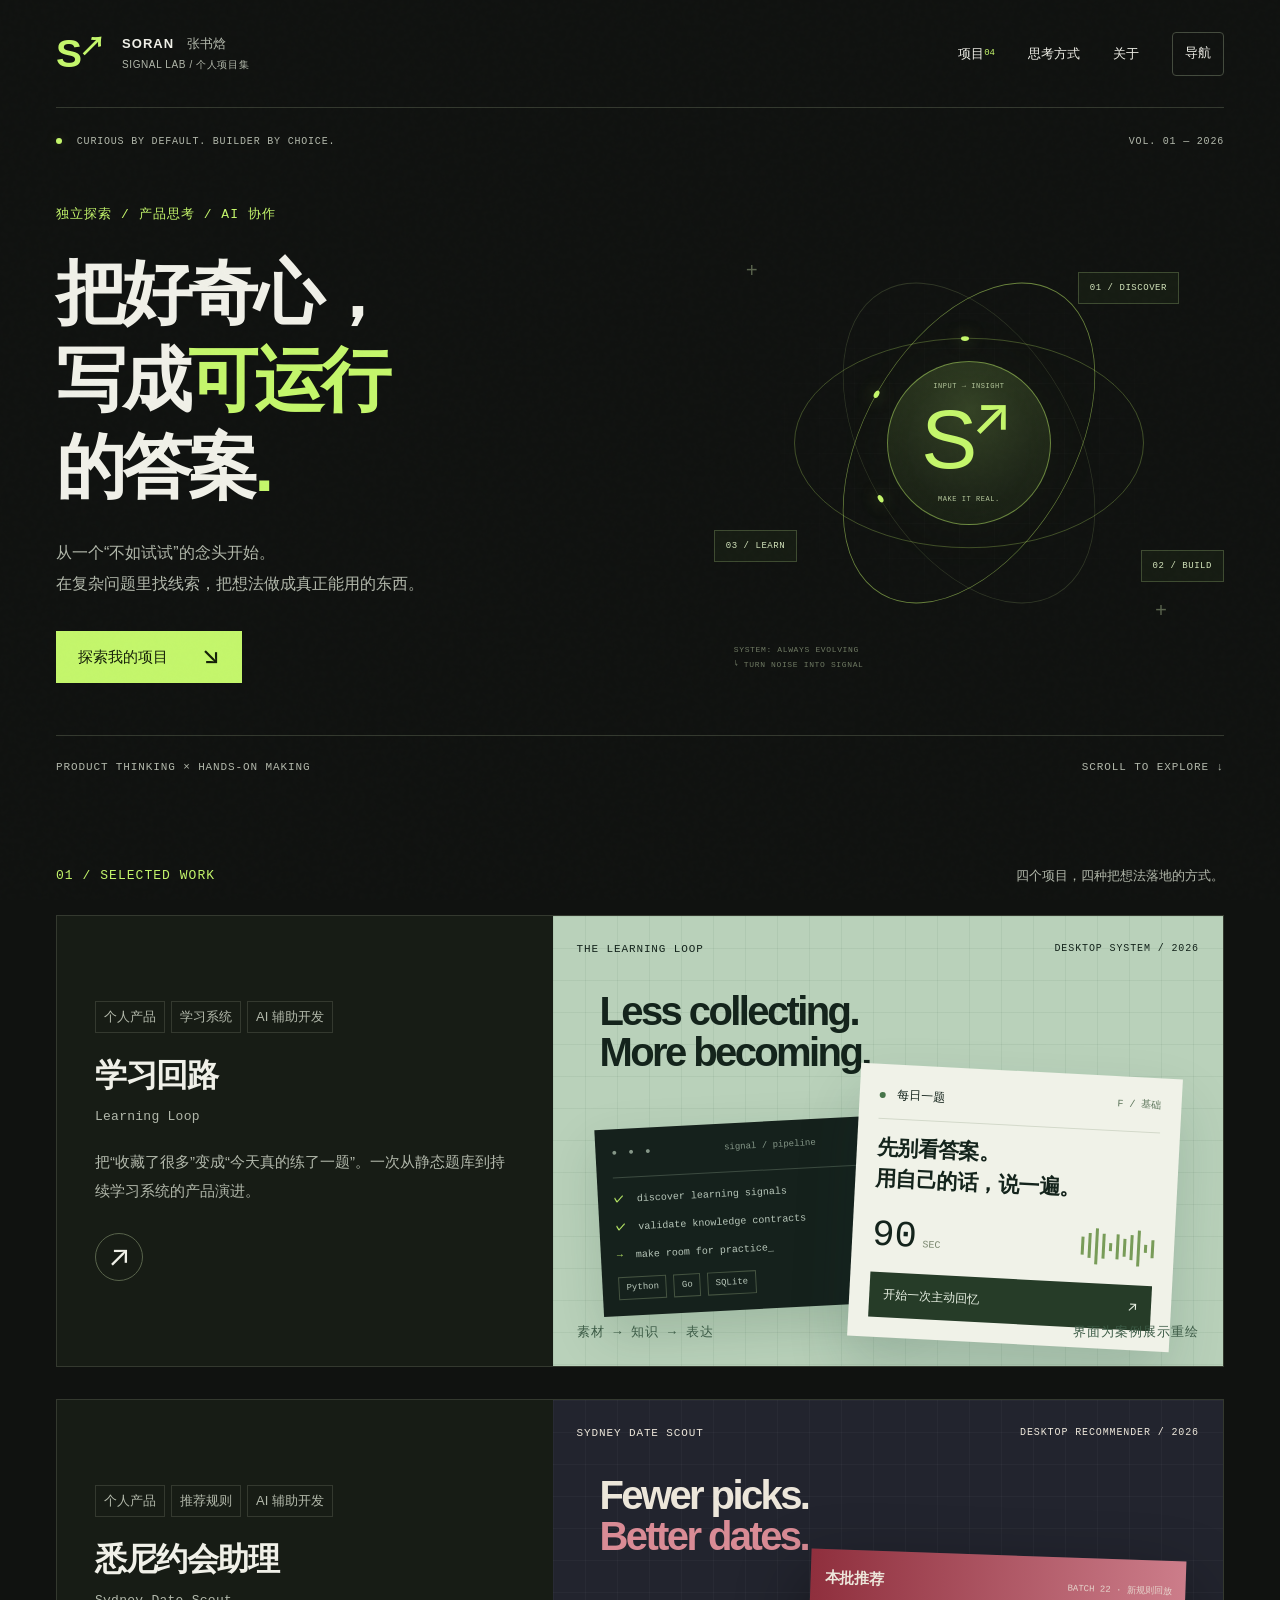
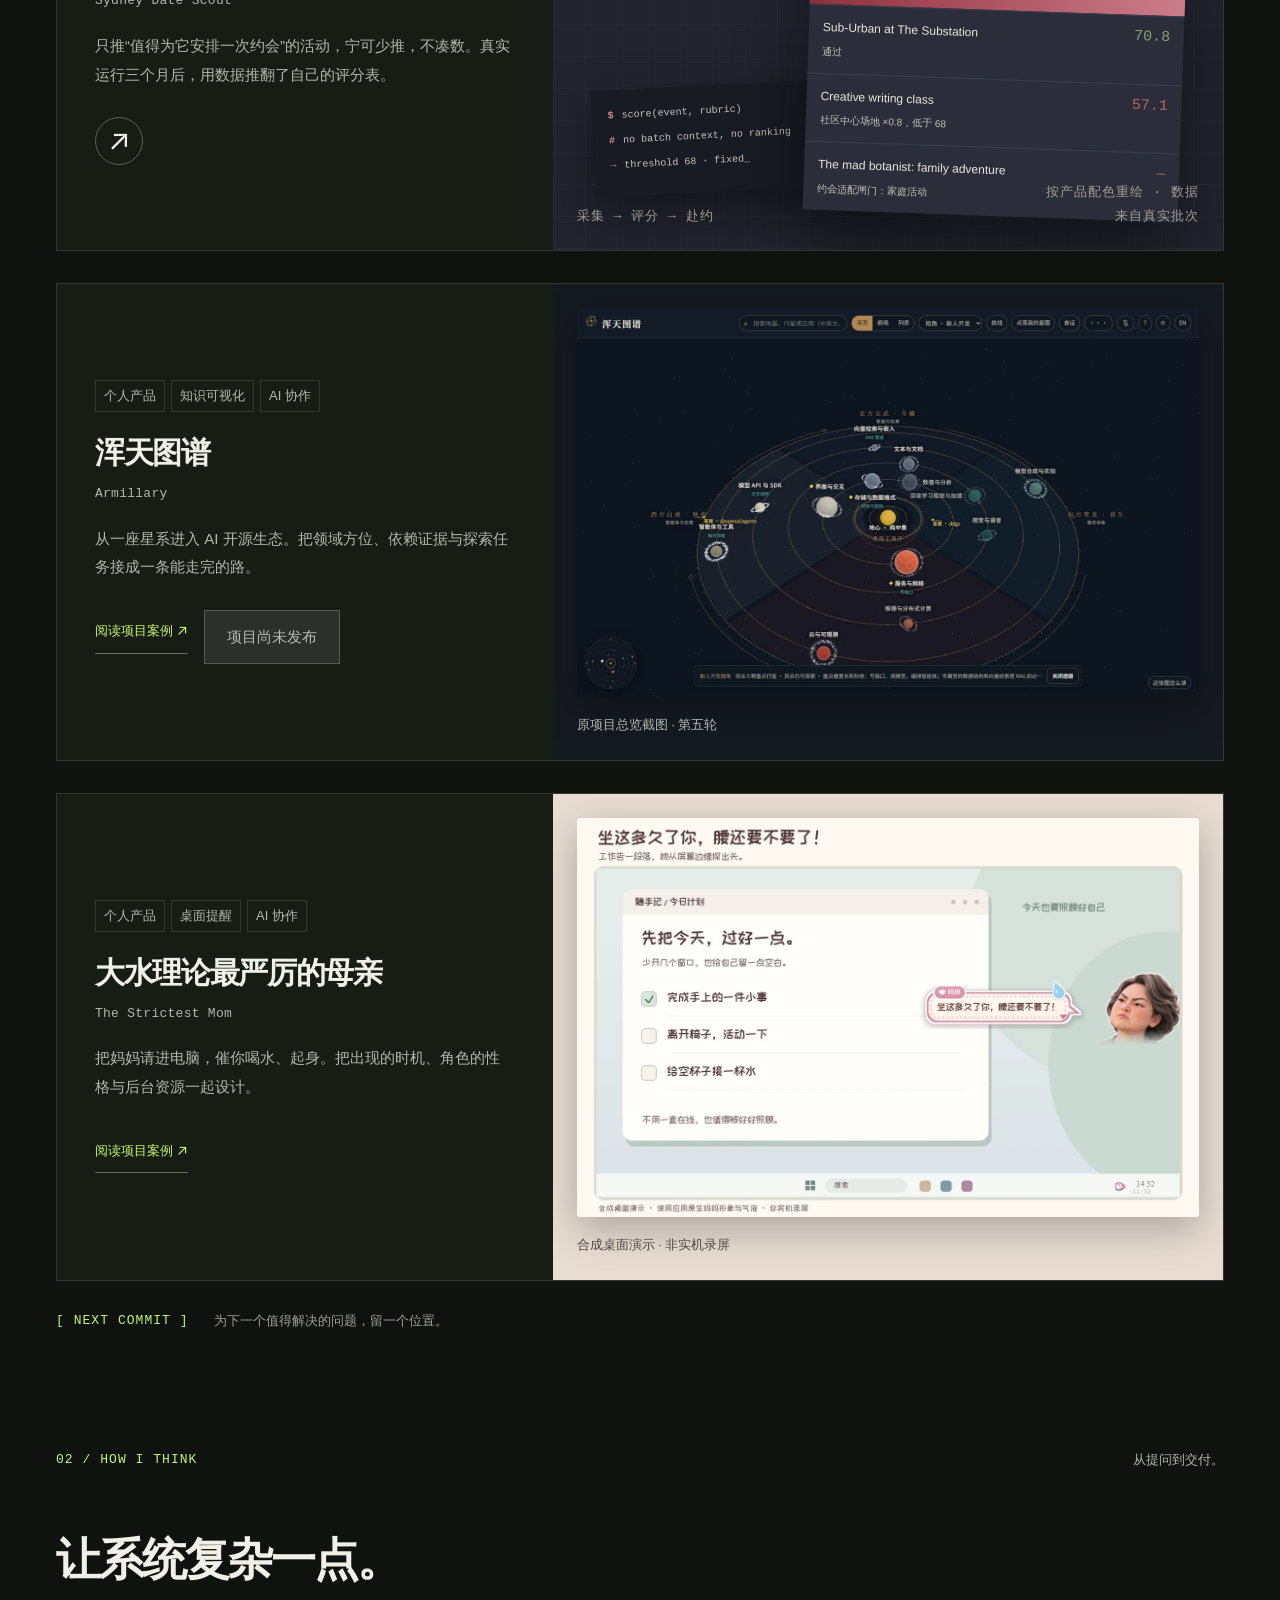
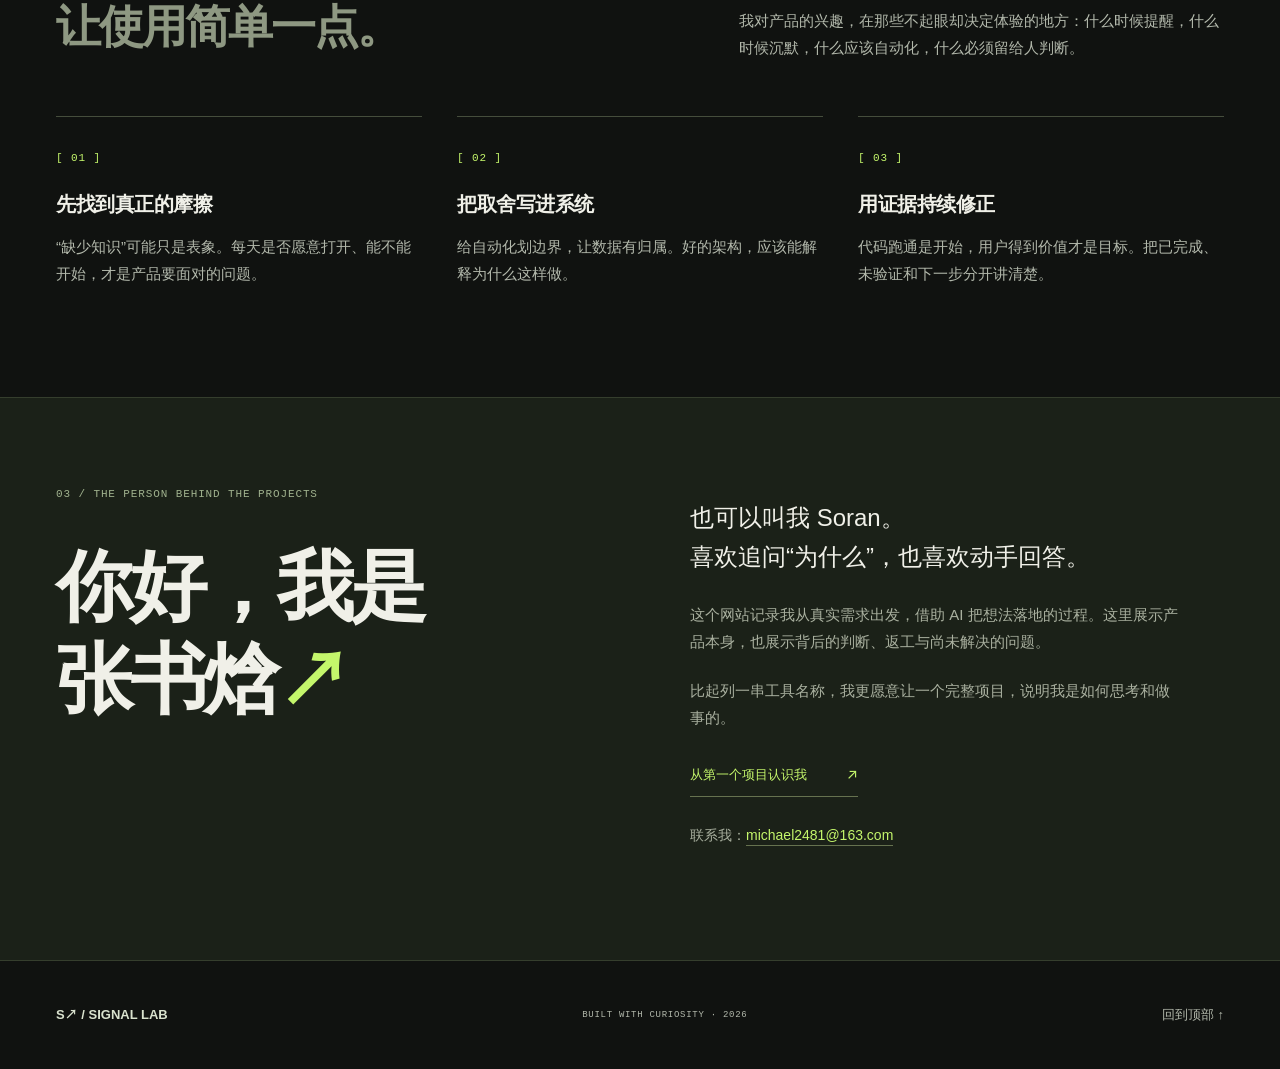
==== commit 2e88077a: "[design] 斜箭头在所有设备上改用同一套内嵌字形 新增 Soran Arrows 字体（只含 ↖↗↘↙，约 4 KB，写在 style.css 开头）， 排在字体栈最前面，Windows、Mac" ====
--- a/index.html
+++ b/index.html
@@ -1,8 +1,8 @@
 <!doctype html>
-<html lang="zh-CN"><head><meta charset="utf-8"><meta name="viewport" content="width=device-width,initial-scale=1"><meta name="theme-color" content="#101210"><meta name="description" content="张书焓（Soran）的产品实验室。把真实问题变成可运行的系统，探索 AI、学习与产品之间的连接。"><title>Soran 张书焓 / Signal Lab — 把好奇心写成答案</title><link rel="icon" href="assets/img/mark.svg" type="image/svg+xml"><link rel="stylesheet" href="assets/css/style.css?v=7"><script src="assets/js/app.js?v=7" defer></script></head>
-<body><a class="skip" href="#main">跳到内容</a><header class="nav wrap"><a class="brand" href="index.html" aria-label="Signal Lab 首页"><span class="brand-mark">S<span>↗</span></span><span>SORAN <span class="brand-name">张书焓</span><span class="brand-sub">SIGNAL LAB / 个人项目集</span></span></a><nav aria-label="主导航"><a href="#work">项目 <sup>04</sup></a><a href="#approach">思考方式</a><a href="#about">关于</a><button class="command-open" aria-label="打开快速导航">导航</button></nav></header>
-<main id="main"><section class="hero wrap"><div class="hero-top mono"><span><i class="dot"></i> CURIOUS BY DEFAULT. BUILDER BY CHOICE.</span><span>VOL. 01 — 2026</span></div><div class="hero-layout"><div class="hero-copy"><p class="eyebrow">独立探索 / 产品思考 / AI 协作</p><h1>把好奇心，<br>写成<span class="accent">可运行</span><br>的答案<span class="period">.</span></h1><p class="hero-intro">从一个“不如试试”的念头开始。<br>在复杂问题里找线索，把想法做成真正能用的东西。</p><a class="button lime" href="#work">探索我的项目 <span>↘</span></a></div><div class="signal-art" aria-label="从发现、构建到学习的信号轨道插画" role="img"><div class="art-grid"></div><div class="orbital orbit-one"></div><div class="orbital orbit-two"></div><div class="orbital orbit-three"></div><div class="signal-core"><span class="mono">INPUT → INSIGHT</span><strong>S<span>↗</span></strong><span class="mono">MAKE IT REAL.</span></div><span class="sat sat-a">01 / DISCOVER</span><span class="sat sat-b">02 / BUILD</span><span class="sat sat-c">03 / LEARN</span><span class="cross c-one">+</span><span class="cross c-two">+</span><div class="art-coordinate mono">SYSTEM: ALWAYS EVOLVING<br>↳ TURN NOISE INTO SIGNAL</div></div></div><div class="hero-bottom mono"><span>PRODUCT THINKING × HANDS-ON MAKING</span><a href="#work">SCROLL TO EXPLORE ↓</a></div></section>
-<section id="work" class="work-section wrap"><div class="section-label"><span class="mono">01 / SELECTED WORK</span><span>四个项目，四种把想法落地的方式。</span></div><a class="featured" href="projects/learning-loop.html"><div class="project-description"><div><div class="tags"><span>个人产品</span><span>学习系统</span><span>AI 辅助开发</span></div><h2>学习回路 <span>Learning Loop</span></h2><p>把“收藏了很多”变成“今天真的练了一题”。<br>一次从静态题库到持续学习系统的产品演进。</p></div><span class="round-arrow" aria-label="阅读项目案例">↗</span></div><div class="project-visual"><div class="visual-caption mono"><span>THE LEARNING LOOP</span><span>DESKTOP SYSTEM / 2026</span></div><div class="visual-word" aria-hidden="true">Less collecting.<br>More becoming.</div><div class="mini-terminal"><div class="window-top"><span>● ● ●</span><span>signal / pipeline</span><span>↗</span></div><p><b>✓</b> discover learning signals</p><p><b>✓</b> validate knowledge contracts</p><p><b>→</b> make room for practice<span class="cursor">_</span></p><div class="terminal-tags"><span>Python</span><span>Go</span><span>SQLite</span></div></div><div class="practice-preview"><div class="preview-bar"><span><i class="dot"></i> 每日一题</span><span>F / 基础</span></div><span class="mono preview-kicker">THINK FIRST. REVEAL LATER.</span><h3>先别看答案。<br>用自己的话，说一遍。</h3><div class="preview-timer"><span>90<span> SEC</span></span><div class="wave" aria-hidden="true"><i></i><i></i><i></i><i></i><i></i><i></i><i></i><i></i><i></i><i></i><i></i></div></div><div class="preview-action">开始一次主动回忆 <span>↗</span></div></div><div class="visual-foot mono"><span>素材 → 知识 → 表达</span><span>界面为案例展示重绘</span></div></div></a><a class="featured" href="projects/date-scout.html"><div class="project-description"><div><div class="tags"><span>个人产品</span><span>推荐规则</span><span>AI 辅助开发</span></div><h2>悉尼约会助理 <span>Sydney Date Scout</span></h2><p>只推“值得为它安排一次约会”的活动，宁可少推，不凑数。<br>真实运行三个月后，用数据推翻了自己的评分表。</p></div><span class="round-arrow" aria-label="阅读项目案例">↗</span></div><div class="project-visual ds-visual"><div class="visual-caption mono"><span>SYDNEY DATE SCOUT</span><span>DESKTOP RECOMMENDER / 2026</span></div><div class="visual-word" aria-hidden="true">Fewer picks.<br><em>Better dates.</em></div><div class="ds-rule"><p><b>$</b>score(event, rubric)</p><p><b>#</b>no batch context, no ranking</p><p><b>→</b>threshold 68 · fixed<span class="cursor">_</span></p></div><div class="ds-panel" aria-hidden="true"><div class="ds-head"><b>本批推荐</b><span>BATCH 22 · 新规则回放</span></div><div class="ds-row"><span>Sub-Urban at The Substation</span><span class="ds-score">70.8</span><small>通过</small></div><div class="ds-row cut"><span>Creative writing class</span><span class="ds-score">57.1</span><small>社区中心场地 ×0.8，低于 68</small></div><div class="ds-row cut"><span>The mad botanist: family adventure</span><span class="ds-score">—</span><small>约会适配闸门：家庭活动</small></div></div><div class="visual-foot mono"><span>采集 → 评分 → 赴约</span><span>按产品配色重绘 · 数据来自真实批次</span></div></div></a><article class="featured added-project"><div class="project-description"><div><div class="tags"><span>个人产品</span><span>知识可视化</span><span>AI 协作</span></div><h2><a href="projects/armillary.html">浑天图谱</a><span>Armillary</span></h2><p>从一座星系进入 AI 开源生态。把领域方位、依赖证据与探索任务接成一条能走完的路。</p></div><div class="card-actions"><a class="text-link" href="projects/armillary.html">阅读项目案例 ↗</a><button class="button project-pending" type="button" disabled data-project-link="armillary">项目尚未发布</button></div></div><a class="project-visual image-cover cover-armillary" href="projects/armillary.html" aria-label="查看浑天图谱案例"><img src="assets/img/armillary/overview.webp" alt="浑天图谱界面" loading="lazy" decoding="async"><span class="image-caption">原项目总览截图 · 第五轮</span></a></article><article class="featured added-project"><div class="project-description"><div><div class="tags"><span>个人产品</span><span>桌面提醒</span><span>AI 协作</span></div><h2><a href="projects/big-water-mom.html">大水理论最严厉的母亲</a><span>The Strictest Mom</span></h2><p>把妈妈请进电脑，催你喝水、起身。把出现的时机、角色的性格与后台资源一起设计。</p></div><div class="card-actions"><a class="text-link" href="projects/big-water-mom.html">阅读项目案例 ↗</a></div></div><a class="project-visual image-cover cover-big-water-mom" href="projects/big-water-mom.html" aria-label="查看大水理论最严厉的母亲案例"><img src="assets/img/big-water-mom/desktop-preview-zh.webp" alt="大水理论最严厉的母亲界面" loading="lazy" decoding="async"><span class="image-caption">合成桌面演示 · 非实机录屏</span></a></article><div class="archive-note"><span class="mono">[ NEXT COMMIT ]</span><p>为下一个值得解决的问题，留一个位置。</p><span class="mono">更多项目将陆续归档 ↗</span></div></section>
+<html lang="zh-CN"><head><meta charset="utf-8"><meta name="viewport" content="width=device-width,initial-scale=1"><meta name="theme-color" content="#101210"><meta name="description" content="张书焓（Soran）的产品实验室。把真实问题变成可运行的系统，探索 AI、学习与产品之间的连接。"><title>Soran 张书焓 / Signal Lab — 把好奇心写成答案</title><link rel="icon" href="assets/img/mark.svg" type="image/svg+xml"><link rel="stylesheet" href="assets/css/style.css?v=8"><script src="assets/js/app.js?v=8" defer></script></head>
+<body><a class="skip" href="#main">跳到内容</a><header class="nav wrap"><a class="brand" href="index.html" aria-label="Signal Lab 首页"><span class="brand-mark">S<span>↗︎</span></span><span>SORAN <span class="brand-name">张书焓</span><span class="brand-sub">SIGNAL LAB / 个人项目集</span></span></a><nav aria-label="主导航"><a href="#work">项目 <sup>04</sup></a><a href="#approach">思考方式</a><a href="#about">关于</a><button class="command-open" aria-label="打开快速导航">导航</button></nav></header>
+<main id="main"><section class="hero wrap"><div class="hero-top mono"><span><i class="dot"></i> CURIOUS BY DEFAULT. BUILDER BY CHOICE.</span><span>VOL. 01 — 2026</span></div><div class="hero-layout"><div class="hero-copy"><p class="eyebrow">独立探索 / 产品思考 / AI 协作</p><h1>把好奇心，<br>写成<span class="accent">可运行</span><br>的答案<span class="period">.</span></h1><p class="hero-intro">从一个“不如试试”的念头开始。<br>在复杂问题里找线索，把想法做成真正能用的东西。</p><a class="button lime" href="#work">探索我的项目 <span>↘︎</span></a></div><div class="signal-art" aria-label="从发现、构建到学习的信号轨道插画" role="img"><div class="art-grid"></div><div class="orbital orbit-one"></div><div class="orbital orbit-two"></div><div class="orbital orbit-three"></div><div class="signal-core"><span class="mono">INPUT → INSIGHT</span><strong>S<span>↗︎</span></strong><span class="mono">MAKE IT REAL.</span></div><span class="sat sat-a">01 / DISCOVER</span><span class="sat sat-b">02 / BUILD</span><span class="sat sat-c">03 / LEARN</span><span class="cross c-one">+</span><span class="cross c-two">+</span><div class="art-coordinate mono">SYSTEM: ALWAYS EVOLVING<br>↳ TURN NOISE INTO SIGNAL</div></div></div><div class="hero-bottom mono"><span>PRODUCT THINKING × HANDS-ON MAKING</span><a href="#work">SCROLL TO EXPLORE ↓</a></div></section>
+<section id="work" class="work-section wrap"><div class="section-label"><span class="mono">01 / SELECTED WORK</span><span>四个项目，四种把想法落地的方式。</span></div><a class="featured" href="projects/learning-loop.html"><div class="project-description"><div><div class="tags"><span>个人产品</span><span>学习系统</span><span>AI 辅助开发</span></div><h2>学习回路 <span>Learning Loop</span></h2><p>把“收藏了很多”变成“今天真的练了一题”。<br>一次从静态题库到持续学习系统的产品演进。</p></div><span class="round-arrow" aria-label="阅读项目案例">↗︎</span></div><div class="project-visual"><div class="visual-caption mono"><span>THE LEARNING LOOP</span><span>DESKTOP SYSTEM / 2026</span></div><div class="visual-word" aria-hidden="true">Less collecting.<br>More becoming.</div><div class="mini-terminal"><div class="window-top"><span>● ● ●</span><span>signal / pipeline</span><span>↗︎</span></div><p><b>✓</b> discover learning signals</p><p><b>✓</b> validate knowledge contracts</p><p><b>→</b> make room for practice<span class="cursor">_</span></p><div class="terminal-tags"><span>Python</span><span>Go</span><span>SQLite</span></div></div><div class="practice-preview"><div class="preview-bar"><span><i class="dot"></i> 每日一题</span><span>F / 基础</span></div><span class="mono preview-kicker">THINK FIRST. REVEAL LATER.</span><h3>先别看答案。<br>用自己的话，说一遍。</h3><div class="preview-timer"><span>90<span> SEC</span></span><div class="wave" aria-hidden="true"><i></i><i></i><i></i><i></i><i></i><i></i><i></i><i></i><i></i><i></i><i></i></div></div><div class="preview-action">开始一次主动回忆 <span>↗︎</span></div></div><div class="visual-foot mono"><span>素材 → 知识 → 表达</span><span>界面为案例展示重绘</span></div></div></a><a class="featured" href="projects/date-scout.html"><div class="project-description"><div><div class="tags"><span>个人产品</span><span>推荐规则</span><span>AI 辅助开发</span></div><h2>悉尼约会助理 <span>Sydney Date Scout</span></h2><p>只推“值得为它安排一次约会”的活动，宁可少推，不凑数。<br>真实运行三个月后，用数据推翻了自己的评分表。</p></div><span class="round-arrow" aria-label="阅读项目案例">↗︎</span></div><div class="project-visual ds-visual"><div class="visual-caption mono"><span>SYDNEY DATE SCOUT</span><span>DESKTOP RECOMMENDER / 2026</span></div><div class="visual-word" aria-hidden="true">Fewer picks.<br><em>Better dates.</em></div><div class="ds-rule"><p><b>$</b>score(event, rubric)</p><p><b>#</b>no batch context, no ranking</p><p><b>→</b>threshold 68 · fixed<span class="cursor">_</span></p></div><div class="ds-panel" aria-hidden="true"><div class="ds-head"><b>本批推荐</b><span>BATCH 22 · 新规则回放</span></div><div class="ds-row"><span>Sub-Urban at The Substation</span><span class="ds-score">70.8</span><small>通过</small></div><div class="ds-row cut"><span>Creative writing class</span><span class="ds-score">57.1</span><small>社区中心场地 ×0.8，低于 68</small></div><div class="ds-row cut"><span>The mad botanist: family adventure</span><span class="ds-score">—</span><small>约会适配闸门：家庭活动</small></div></div><div class="visual-foot mono"><span>采集 → 评分 → 赴约</span><span>按产品配色重绘 · 数据来自真实批次</span></div></div></a><article class="featured added-project"><div class="project-description"><div><div class="tags"><span>个人产品</span><span>知识可视化</span><span>AI 协作</span></div><h2><a href="projects/armillary.html">浑天图谱</a><span>Armillary</span></h2><p>从一座星系进入 AI 开源生态。把领域方位、依赖证据与探索任务接成一条能走完的路。</p></div><div class="card-actions"><a class="text-link" href="projects/armillary.html">阅读项目案例 ↗︎</a><button class="button project-pending" type="button" disabled data-project-link="armillary">项目尚未发布</button></div></div><a class="project-visual image-cover cover-armillary" href="projects/armillary.html" aria-label="查看浑天图谱案例"><img src="assets/img/armillary/overview.webp" alt="浑天图谱界面" loading="lazy" decoding="async"><span class="image-caption">原项目总览截图 · 第五轮</span></a></article><article class="featured added-project"><div class="project-description"><div><div class="tags"><span>个人产品</span><span>桌面提醒</span><span>AI 协作</span></div><h2><a href="projects/big-water-mom.html">大水理论最严厉的母亲</a><span>The Strictest Mom</span></h2><p>把妈妈请进电脑，催你喝水、起身。把出现的时机、角色的性格与后台资源一起设计。</p></div><div class="card-actions"><a class="text-link" href="projects/big-water-mom.html">阅读项目案例 ↗︎</a></div></div><a class="project-visual image-cover cover-big-water-mom" href="projects/big-water-mom.html" aria-label="查看大水理论最严厉的母亲案例"><img src="assets/img/big-water-mom/desktop-preview-zh.webp" alt="大水理论最严厉的母亲界面" loading="lazy" decoding="async"><span class="image-caption">合成桌面演示 · 非实机录屏</span></a></article><div class="archive-note"><span class="mono">[ NEXT COMMIT ]</span><p>为下一个值得解决的问题，留一个位置。</p><span class="mono">更多项目将陆续归档 ↗︎</span></div></section>
 <section id="approach" class="approach wrap"><div class="section-label"><span class="mono">02 / HOW I THINK</span><span>从提问到交付。</span></div><div class="approach-head"><h2>让系统复杂一点。<br><span>让使用简单一点。</span></h2><p>我对产品的兴趣，在那些不起眼却决定体验的地方：什么时候提醒，什么时候沉默，什么应该自动化，什么必须留给人判断。</p></div><div class="principles"><article><span class="mono">[ 01 ]</span><h3>先找到真正的摩擦</h3><p>“缺少知识”可能只是表象。每天是否愿意打开、能不能开始，才是产品要面对的问题。</p></article><article><span class="mono">[ 02 ]</span><h3>把取舍写进系统</h3><p>给自动化划边界，让数据有归属。好的架构，应该能解释为什么这样做。</p></article><article><span class="mono">[ 03 ]</span><h3>用证据持续修正</h3><p>代码跑通是开始，用户得到价值才是目标。把已完成、未验证和下一步分开讲清楚。</p></article></div></section>
-<section id="about" class="about"><div class="wrap about-grid"><div><span class="mono">03 / THE PERSON BEHIND THE PROJECTS</span><h2>你好，我是<br>张书焓<span class="accent">↗</span></h2></div><div><p class="about-lead">也可以叫我 Soran。<br>喜欢追问“为什么”，也喜欢动手回答。</p><p>这个网站记录我从真实需求出发，借助 AI 把想法落地的过程。这里展示产品本身，也展示背后的判断、返工与尚未解决的问题。</p><p>比起列一串工具名称，我更愿意让一个完整项目，说明我是如何思考和做事的。</p><a class="text-link" href="projects/learning-loop.html">从第一个项目认识我 <span>↗</span></a><p class="contact-line">联系我：<a href="mailto:michael2481@163.com">michael2481@163.com</a></p></div></div></section></main>
-<footer class="wrap footer"><span class="brand-small">S↗ / SIGNAL LAB</span><span class="mono">BUILT WITH CURIOSITY · 2026</span><a href="#main">回到顶部 ↑</a></footer><dialog id="command-dialog"><div class="command-head"><span class="mono">项目导航</span><button data-close aria-label="关闭快速导航">ESC ×</button></div><nav aria-label="快速导航"><a href="projects/learning-loop.html">01　学习回路<span>↗</span></a><a href="projects/date-scout.html">02　悉尼约会助理<span>↗</span></a><a href="projects/armillary.html">03　浑天图谱<span>↗</span></a><a href="projects/big-water-mom.html">04　大水理论最严厉的母亲<span>↗</span></a><a href="index.html#about">05　关于 Soran<span>↗</span></a></nav></dialog></body></html>
+<section id="about" class="about"><div class="wrap about-grid"><div><span class="mono">03 / THE PERSON BEHIND THE PROJECTS</span><h2>你好，我是<br>张书焓<span class="accent">↗︎</span></h2></div><div><p class="about-lead">也可以叫我 Soran。<br>喜欢追问“为什么”，也喜欢动手回答。</p><p>这个网站记录我从真实需求出发，借助 AI 把想法落地的过程。这里展示产品本身，也展示背后的判断、返工与尚未解决的问题。</p><p>比起列一串工具名称，我更愿意让一个完整项目，说明我是如何思考和做事的。</p><a class="text-link" href="projects/learning-loop.html">从第一个项目认识我 <span>↗︎</span></a><p class="contact-line">联系我：<a href="mailto:michael2481@163.com">michael2481@163.com</a></p></div></div></section></main>
+<footer class="wrap footer"><span class="brand-small">S↗︎ / SIGNAL LAB</span><span class="mono">BUILT WITH CURIOSITY · 2026</span><a href="#main">回到顶部 ↑</a></footer><dialog id="command-dialog"><div class="command-head"><span class="mono">项目导航</span><button data-close aria-label="关闭快速导航">ESC ×</button></div><nav aria-label="快速导航"><a href="projects/learning-loop.html">01　学习回路<span>↗︎</span></a><a href="projects/date-scout.html">02　悉尼约会助理<span>↗︎</span></a><a href="projects/armillary.html">03　浑天图谱<span>↗︎</span></a><a href="projects/big-water-mom.html">04　大水理论最严厉的母亲<span>↗︎</span></a><a href="index.html#about">05　关于 Soran<span>↗︎</span></a></nav></dialog></body></html>
--- a/assets/css/style.css
+++ b/assets/css/style.css
@@ -1,6 +1,6 @@
-@charset "UTF-8";
+/* Soran Arrows：斜箭头 ↖↗↘↙ 统一用这套字形，Windows、Mac、iPhone、安卓显示一致。常规粗细取自 Inter，粗体取自 Noto Sans CJK SC，均为 SIL Open Font License 1.1。只覆盖这四个箭头，其余文字不受影响。 */@font-face{font-family:"Soran Arrows";src:url([data-uri]) format("woff2");font-weight:100 349;font-style:normal;font-display:block;unicode-range:U+2196-2199,U+FE0E}@font-face{font-family:"Soran Arrows";src:url([data-uri]) format("woff2");font-weight:350 449;font-style:normal;font-display:block;unicode-range:U+2196-2199,U+FE0E}@font-face{font-family:"Soran Arrows";src:url([data-uri]) format("woff2");font-weight:450 549;font-style:normal;font-display:block;unicode-range:U+2196-2199,U+FE0E}@font-face{font-family:"Soran Arrows";src:url([data-uri]) format("woff2");font-weight:550 900;font-style:normal;font-display:block;unicode-range:U+2196-2199,U+FE0E}@charset "UTF-8";
 /* Soran 张书焓 · Signal Lab 样式。令牌在 :root；页面专属强调色见 .theme-* */
-:root{--bg:#101210;--panel:#191c18;--ink:#f0f0e8;--muted:#a2a79d;--line:#34392f;--lime:#c4f66b;--mono:"Cascadia Code","SFMono-Regular",Consolas,monospace;--sans:"Segoe UI","Microsoft YaHei",Arial,sans-serif}*{box-sizing:border-box}html{scroll-behavior:smooth;scroll-padding-top:35px}body{margin:0;background:var(--bg);color:var(--ink);font-family:var(--sans);font-size:15px;line-height:1.8;-webkit-font-smoothing:antialiased}body::before{content:"";position:fixed;inset:0;z-index:10;pointer-events:none;opacity:.025;background-image:url("data:image/svg+xml,%3Csvg viewBox='0 0 180 180' xmlns='http://www.w3.org/2000/svg'%3E%3Cfilter id='n'%3E%3CfeTurbulence type='fractalNoise' baseFrequency='.9' numOctaves='3' stitchTiles='stitch'/%3E%3C/filter%3E%3Crect width='100%25' height='100%25' opacity='.6' filter='url(%23n)'/%3E%3C/svg%3E")}::selection{background:var(--lime);color:var(--bg)}a{color:inherit;text-decoration:none}button{font:inherit;color:inherit;cursor:pointer}button,a{-webkit-tap-highlight-color:transparent}button:focus-visible,a:focus-visible,summary:focus-visible{outline:2px solid var(--lime);outline-offset:6px}button{border:0}p{margin:0 0 22px}h1,h2,h3,h4{line-height:1.35;margin:0;font-weight:600;letter-spacing:-.045em}h2{font-size:clamp(30px,3.8vw,52px)}h3{font-size:22px;letter-spacing:-.025em}img,svg{max-width:100%}.wrap{max-width:1440px;width:calc(100% - 112px);margin:auto}.mono,.eyebrow{font-family:var(--mono);font-size:11px;letter-spacing:.08em}.accent{color:var(--lime)}.eyebrow{display:block;color:var(--lime);margin-bottom:24px}.nav{height:108px;display:flex;align-items:center;justify-content:space-between;border-bottom:1px solid var(--line)}.brand{display:flex;align-items:center;gap:15px;font-size:13px;letter-spacing:.08em;font-weight:600;line-height:1.4}.brand-mark{font-size:39px;font-weight:750;letter-spacing:-6px;color:var(--lime);padding-right:4px;line-height:1}.brand-mark span{font-size:27px;vertical-align:top}.brand-sub{display:block;color:var(--muted);font-size:9px;font-weight:400;letter-spacing:.06em;margin-top:4px}.nav nav{display:flex;align-items:center;gap:33px;font-size:13px}.nav nav a:hover{color:var(--lime)}sup{font-family:var(--mono);color:var(--lime);font-size:9px}.command-open{font-family:var(--mono);font-size:12px;padding:4px 9px;border:1px solid #444b3e;background:none;border-radius:4px}.command-open:hover{border-color:var(--lime);color:var(--lime)}.hero{padding-top:25px}.hero-top{display:flex;justify-content:space-between;color:var(--muted);font-size:10px}.dot{display:inline-block;width:6px;height:6px;background:var(--lime);border-radius:50%;vertical-align:middle;margin-right:8px;box-shadow:0 0 12px #c4f66b3a}.hero-layout{display:grid;grid-template-columns:1.15fr 1fr;gap:20px;align-items:center;padding:65px 0 64px}.hero h1{font-size:clamp(45px,5.7vw,82px);line-height:1.23;font-weight:650;letter-spacing:-.055em}.period{color:var(--lime)}.hero-intro{margin:28px 0 32px;color:var(--muted);font-size:15px;line-height:1.9}.button{display:inline-flex;align-items:center;justify-content:space-between;gap:34px;padding:14px 22px;font-weight:500;font-size:13px;line-height:1.6;transition:background .2s,transform .2s}.button:hover{transform:translateY(-3px)}.lime{color:#152009;background:var(--lime)}.lime:hover{background:#dafb9b}.button span{font-size:21px;line-height:1}.outline{border:1px solid #5c6651;background:transparent}.outline:hover{background:#303a27}.signal-art{height:470px;position:relative;display:grid;place-items:center;isolation:isolate}.art-grid{position:absolute;inset:0;background-image:linear-gradient(#ffffff06 1px,transparent 1px),linear-gradient(90deg,#ffffff06 1px,transparent 1px);background-size:35px 35px;mask-image:radial-gradient(ellipse,#000,transparent 70%)}.orbital{border:1px solid #71805255;border-radius:50%;position:absolute;width:350px;height:350px;transform:rotate(-30deg) scaleX(.6)}.orbit-two{transform:rotate(30deg) scaleX(.6);border-color:#c4f66b80}.orbit-three{transform:rotate(90deg) scaleX(.6);border-color:#c4f66b55}.orbital::after{content:"";position:absolute;width:8px;height:8px;top:50%;left:-4px;border-radius:50%;background:var(--lime);box-shadow:0 0 20px #c4f66b80}.orbit-one{animation:orbit-breathe 8s ease-in-out infinite}.signal-core{position:relative;z-index:1;width:164px;height:164px;border:1px solid #c4f66b77;background:radial-gradient(circle at 50% 30%,#344225,#171d14 80%);border-radius:50%;display:flex;flex-direction:column;align-items:center;justify-content:center;box-shadow:0 0 80px #c4f66b09,inset 0 0 30px #c4f66b0a}.signal-core strong{font-size:84px;line-height:1.1;color:var(--lime);font-weight:500;letter-spacing:-10px;margin:0 10px 8px 0}.signal-core strong span{font-size:47px;vertical-align:top}.signal-core .mono{font-size:7px;color:#b5c79b;letter-spacing:.08em}.sat{position:absolute;border:1px solid #3e4b31;background:#161c13;padding:7px 11px;font-family:var(--mono);font-size:9px;letter-spacing:.06em;color:#d3e4bb;z-index:2}.sat-a{top:64px;right:45px}.sat-b{bottom:96px;right:0}.sat-c{bottom:116px;left:0}.cross{position:absolute;color:#59634d;font:20px var(--mono)}.c-one{top:52px;left:32px}.c-two{bottom:55px;right:57px}.art-coordinate{position:absolute;bottom:6px;left:20px;color:#6e7962;font-size:8px}.hero-bottom{display:flex;justify-content:space-between;border-top:1px solid var(--line);padding:22px 0;color:var(--muted);font-size:10px}.hero-bottom a:hover{color:var(--lime)}.work-section{padding-top:88px}.section-label{display:flex;justify-content:space-between;align-items:center;margin-bottom:35px;color:var(--muted);font-size:12px}.section-label .mono{color:var(--lime)}.featured{display:block}.project-visual{height:575px;position:relative;overflow:hidden;color:#14241c;background:#b9d1ba;background-image:linear-gradient(#244c3010 1px,transparent 1px),linear-gradient(90deg,#244c3010 1px,transparent 1px);background-size:32px 32px;transition:background-color .35s}.featured:hover .project-visual{background-color:#c9debd}.visual-caption,.visual-foot{position:absolute;left:30px;right:30px;display:flex;justify-content:space-between;font-size:10px}.visual-caption{top:24px}.visual-foot{bottom:22px;color:#3c5b46;font-size:9px}.visual-word{position:absolute;left:6%;top:98px;font-size:clamp(35px,4.5vw,66px);font-weight:650;line-height:1.03;letter-spacing:-.065em}.mini-terminal{position:absolute;left:6%;bottom:75px;width:44%;max-width:460px;background:#15211c;color:#b7c6b9;padding:17px 23px 22px;box-shadow:0 20px 50px #1d42272b;transform:rotate(-3deg);font:12px/1.9 var(--mono);transition:transform .4s}.featured:hover .mini-terminal{transform:rotate(-1deg) translateY(-3px)}.window-top{display:flex;justify-content:space-between;font-size:9px;padding-bottom:15px;border-bottom:1px solid #3c4b40;margin-bottom:19px;color:#859788}.window-top>span:first-child{letter-spacing:3px}.mini-terminal p{margin-bottom:9px}.mini-terminal b{color:var(--lime);margin-right:7px}.terminal-tags{display:flex;gap:7px;margin-top:22px}.terminal-tags span{border:1px solid #455441;padding:2px 7px;font-size:9px}.cursor{animation:blink 1.1s steps(2,end) infinite}.practice-preview{width:38%;max-width:420px;position:absolute;right:7%;top:102px;transform:rotate(5deg);background:#f0f2e8;box-shadow:0 30px 60px #193b382b;padding:25px;transition:transform .4s}.featured:hover .practice-preview{transform:rotate(2deg) translateY(-6px)}.preview-bar{display:flex;justify-content:space-between;font-size:11px;padding-bottom:19px;border-bottom:1px solid #d3d9ca}.preview-bar .dot{background:#467449;box-shadow:none}.preview-bar>span:last-child{font:10px var(--mono);color:#5c755a}.preview-kicker{display:block;font-size:8px;color:#6a7a60;margin-top:24px}.practice-preview h3{font-size:26px;line-height:1.5;margin:12px 0 20px}.preview-timer{display:flex;align-items:center;justify-content:space-between;margin-bottom:23px}.preview-timer>span{font:37px var(--mono)}.preview-timer>span>span{font-size:10px;color:#7a876f}.wave{display:flex;align-items:center;gap:4px;height:40px}.wave i{width:3px;height:18px;background:#789c58}.wave i:nth-child(3n){height:36px}.wave i:nth-child(2n){height:25px}.wave i:nth-child(5n){height:8px}.preview-action{background:#263c28;color:#e9f1e4;font-size:12px;padding:12px 14px;display:flex;justify-content:space-between}.project-description{padding:30px 0 34px;display:flex;justify-content:space-between;align-items:center;border-bottom:1px solid var(--line)}.tags{display:flex;gap:8px;flex-wrap:wrap;font-size:10px;color:#b4baac;margin-bottom:14px}.tags span{border:1px solid var(--line);padding:3px 9px}.project-description h2{font-size:30px;margin-bottom:10px}.project-description h2 span{font-size:16px;font-weight:400;color:#8d9882;letter-spacing:-.02em;margin-left:12px}.project-description p{color:var(--muted);font-size:13px;margin-bottom:0}.round-arrow{width:62px;height:62px;border:1px solid #58634b;border-radius:50%;display:grid;place-items:center;font-size:30px;transition:background .2s,color .2s}.featured:hover .round-arrow{background:var(--lime);color:#101210}.archive-note{padding:28px 0;display:flex;gap:25px;align-items:center;color:#9ba38f}.archive-note p{font-size:12px;margin:0;flex:1}.archive-note>.mono{font-size:9px}.archive-note>.mono:first-child{color:var(--lime)}.approach{padding-top:100px;padding-bottom:110px}.approach-head{display:grid;grid-template-columns:1.2fr 1fr;gap:100px;align-items:end;margin:55px 0}.approach-head h2{font-size:clamp(28px,3.5vw,46px);line-height:1.5}.approach-head h2 span{color:#8e9882}.approach-head p{color:var(--muted);font-size:14px;margin:0}.principles{display:grid;grid-template-columns:repeat(3,1fr);gap:35px}.principles article{border-top:1px solid #454d3c;padding-top:25px}.principles .mono{color:var(--lime)}.principles h3{font-size:20px;margin:22px 0 15px}.principles p{font-size:13px;color:var(--muted);max-width:320px}.about{background:#1b2118;padding:80px 0 90px;border-top:1px solid #353e2d;border-bottom:1px solid #353e2d}.about-grid{display:grid;grid-template-columns:1fr 1fr;gap:100px}.about .mono{font-size:9px;color:#a0b28e}.about h2{font-size:clamp(44px,6vw,80px);margin-top:35px;line-height:1.22}.about p{font-size:14px;color:#a9b09f;max-width:490px}.about .about-lead{color:var(--ink);font-size:24px;line-height:1.65;margin:20px 0 24px}.text-link{display:inline-flex;align-items:center;justify-content:space-between;gap:40px;border-bottom:1px solid #66724f;padding:8px 0;color:var(--lime);background:none;font-size:13px}.text-link:hover{color:#e0ffb3}.footer{display:flex;align-items:center;justify-content:space-between;padding:32px 0;color:var(--muted);font-size:11px}.brand-small{color:#d9e2ce;font-weight:600}.footer .mono{font-size:9px}.skip{position:fixed;top:-100px;left:20px;padding:10px 20px;background:var(--lime);color:#101210;z-index:100}.skip:focus{top:10px}dialog{background:#1c2218;color:var(--ink);border:1px solid #4e6140;max-width:540px;width:calc(100% - 40px);padding:24px;box-shadow:0 25px 100px #0009}dialog::backdrop{background:#060a06bb;backdrop-filter:blur(8px)}.command-head{display:flex;justify-content:space-between;align-items:center;color:var(--lime);padding-bottom:20px}.command-head button{background:none;color:#a4b094;font:11px var(--mono);padding:8px}dialog nav{display:grid}dialog nav a{padding:18px 5px;border-top:1px solid #3a4431;display:flex;justify-content:space-between;font-size:14px}dialog nav a:hover{color:var(--lime)}.sr-only{position:absolute;width:1px;height:1px;overflow:hidden;clip:rect(0,0,0,0);white-space:nowrap}[hidden]{display:none!important}
+:root{--bg:#101210;--panel:#191c18;--ink:#f0f0e8;--muted:#a2a79d;--line:#34392f;--lime:#c4f66b;--mono:"Soran Arrows","Cascadia Code","SFMono-Regular",Consolas,monospace;--sans:"Soran Arrows","Segoe UI","Microsoft YaHei",Arial,sans-serif}*{box-sizing:border-box}html{scroll-behavior:smooth;scroll-padding-top:35px}body{margin:0;background:var(--bg);color:var(--ink);font-family:var(--sans);font-size:15px;line-height:1.8;-webkit-font-smoothing:antialiased}body::before{content:"";position:fixed;inset:0;z-index:10;pointer-events:none;opacity:.025;background-image:url("data:image/svg+xml,%3Csvg viewBox='0 0 180 180' xmlns='http://www.w3.org/2000/svg'%3E%3Cfilter id='n'%3E%3CfeTurbulence type='fractalNoise' baseFrequency='.9' numOctaves='3' stitchTiles='stitch'/%3E%3C/filter%3E%3Crect width='100%25' height='100%25' opacity='.6' filter='url(%23n)'/%3E%3C/svg%3E")}::selection{background:var(--lime);color:var(--bg)}a{color:inherit;text-decoration:none}button{font:inherit;color:inherit;cursor:pointer}button,a{-webkit-tap-highlight-color:transparent}button:focus-visible,a:focus-visible,summary:focus-visible{outline:2px solid var(--lime);outline-offset:6px}button{border:0}p{margin:0 0 22px}h1,h2,h3,h4{line-height:1.35;margin:0;font-weight:600;letter-spacing:-.045em}h2{font-size:clamp(30px,3.8vw,52px)}h3{font-size:22px;letter-spacing:-.025em}img,svg{max-width:100%}.wrap{max-width:1440px;width:calc(100% - 112px);margin:auto}.mono,.eyebrow{font-family:var(--mono);font-size:11px;letter-spacing:.08em}.accent{color:var(--lime)}.eyebrow{display:block;color:var(--lime);margin-bottom:24px}.nav{height:108px;display:flex;align-items:center;justify-content:space-between;border-bottom:1px solid var(--line)}.brand{display:flex;align-items:center;gap:15px;font-size:13px;letter-spacing:.08em;font-weight:600;line-height:1.4}.brand-mark{font-size:39px;font-weight:750;letter-spacing:-6px;color:var(--lime);padding-right:4px;line-height:1}.brand-mark span{font-size:27px;vertical-align:top}.brand-sub{display:block;color:var(--muted);font-size:9px;font-weight:400;letter-spacing:.06em;margin-top:4px}.nav nav{display:flex;align-items:center;gap:33px;font-size:13px}.nav nav a:hover{color:var(--lime)}sup{font-family:var(--mono);color:var(--lime);font-size:9px}.command-open{font-family:var(--mono);font-size:12px;padding:4px 9px;border:1px solid #444b3e;background:none;border-radius:4px}.command-open:hover{border-color:var(--lime);color:var(--lime)}.hero{padding-top:25px}.hero-top{display:flex;justify-content:space-between;color:var(--muted);font-size:10px}.dot{display:inline-block;width:6px;height:6px;background:var(--lime);border-radius:50%;vertical-align:middle;margin-right:8px;box-shadow:0 0 12px #c4f66b3a}.hero-layout{display:grid;grid-template-columns:1.15fr 1fr;gap:20px;align-items:center;padding:65px 0 64px}.hero h1{font-size:clamp(45px,5.7vw,82px);line-height:1.23;font-weight:650;letter-spacing:-.055em}.period{color:var(--lime)}.hero-intro{margin:28px 0 32px;color:var(--muted);font-size:15px;line-height:1.9}.button{display:inline-flex;align-items:center;justify-content:space-between;gap:34px;padding:14px 22px;font-weight:500;font-size:13px;line-height:1.6;transition:background .2s,transform .2s}.button:hover{transform:translateY(-3px)}.lime{color:#152009;background:var(--lime)}.lime:hover{background:#dafb9b}.button span{font-size:21px;line-height:1}.outline{border:1px solid #5c6651;background:transparent}.outline:hover{background:#303a27}.signal-art{height:470px;position:relative;display:grid;place-items:center;isolation:isolate}.art-grid{position:absolute;inset:0;background-image:linear-gradient(#ffffff06 1px,transparent 1px),linear-gradient(90deg,#ffffff06 1px,transparent 1px);background-size:35px 35px;mask-image:radial-gradient(ellipse,#000,transparent 70%)}.orbital{border:1px solid #71805255;border-radius:50%;position:absolute;width:350px;height:350px;transform:rotate(-30deg) scaleX(.6)}.orbit-two{transform:rotate(30deg) scaleX(.6);border-color:#c4f66b80}.orbit-three{transform:rotate(90deg) scaleX(.6);border-color:#c4f66b55}.orbital::after{content:"";position:absolute;width:8px;height:8px;top:50%;left:-4px;border-radius:50%;background:var(--lime);box-shadow:0 0 20px #c4f66b80}.orbit-one{animation:orbit-breathe 8s ease-in-out infinite}.signal-core{position:relative;z-index:1;width:164px;height:164px;border:1px solid #c4f66b77;background:radial-gradient(circle at 50% 30%,#344225,#171d14 80%);border-radius:50%;display:flex;flex-direction:column;align-items:center;justify-content:center;box-shadow:0 0 80px #c4f66b09,inset 0 0 30px #c4f66b0a}.signal-core strong{font-size:84px;line-height:1.1;color:var(--lime);font-weight:500;letter-spacing:-10px;margin:0 10px 8px 0}.signal-core strong span{font-size:47px;vertical-align:top}.signal-core .mono{font-size:7px;color:#b5c79b;letter-spacing:.08em}.sat{position:absolute;border:1px solid #3e4b31;background:#161c13;padding:7px 11px;font-family:var(--mono);font-size:9px;letter-spacing:.06em;color:#d3e4bb;z-index:2}.sat-a{top:64px;right:45px}.sat-b{bottom:96px;right:0}.sat-c{bottom:116px;left:0}.cross{position:absolute;color:#59634d;font:20px var(--mono)}.c-one{top:52px;left:32px}.c-two{bottom:55px;right:57px}.art-coordinate{position:absolute;bottom:6px;left:20px;color:#6e7962;font-size:8px}.hero-bottom{display:flex;justify-content:space-between;border-top:1px solid var(--line);padding:22px 0;color:var(--muted);font-size:10px}.hero-bottom a:hover{color:var(--lime)}.work-section{padding-top:88px}.section-label{display:flex;justify-content:space-between;align-items:center;margin-bottom:35px;color:var(--muted);font-size:12px}.section-label .mono{color:var(--lime)}.featured{display:block}.project-visual{height:575px;position:relative;overflow:hidden;color:#14241c;background:#b9d1ba;background-image:linear-gradient(#244c3010 1px,transparent 1px),linear-gradient(90deg,#244c3010 1px,transparent 1px);background-size:32px 32px;transition:background-color .35s}.featured:hover .project-visual{background-color:#c9debd}.visual-caption,.visual-foot{position:absolute;left:30px;right:30px;display:flex;justify-content:space-between;font-size:10px}.visual-caption{top:24px}.visual-foot{bottom:22px;color:#3c5b46;font-size:9px}.visual-word{position:absolute;left:6%;top:98px;font-size:clamp(35px,4.5vw,66px);font-weight:650;line-height:1.03;letter-spacing:-.065em}.mini-terminal{position:absolute;left:6%;bottom:75px;width:44%;max-width:460px;background:#15211c;color:#b7c6b9;padding:17px 23px 22px;box-shadow:0 20px 50px #1d42272b;transform:rotate(-3deg);font:12px/1.9 var(--mono);transition:transform .4s}.featured:hover .mini-terminal{transform:rotate(-1deg) translateY(-3px)}.window-top{display:flex;justify-content:space-between;font-size:9px;padding-bottom:15px;border-bottom:1px solid #3c4b40;margin-bottom:19px;color:#859788}.window-top>span:first-child{letter-spacing:3px}.mini-terminal p{margin-bottom:9px}.mini-terminal b{color:var(--lime);margin-right:7px}.terminal-tags{display:flex;gap:7px;margin-top:22px}.terminal-tags span{border:1px solid #455441;padding:2px 7px;font-size:9px}.cursor{animation:blink 1.1s steps(2,end) infinite}.practice-preview{width:38%;max-width:420px;position:absolute;right:7%;top:102px;transform:rotate(5deg);background:#f0f2e8;box-shadow:0 30px 60px #193b382b;padding:25px;transition:transform .4s}.featured:hover .practice-preview{transform:rotate(2deg) translateY(-6px)}.preview-bar{display:flex;justify-content:space-between;font-size:11px;padding-bottom:19px;border-bottom:1px solid #d3d9ca}.preview-bar .dot{background:#467449;box-shadow:none}.preview-bar>span:last-child{font:10px var(--mono);color:#5c755a}.preview-kicker{display:block;font-size:8px;color:#6a7a60;margin-top:24px}.practice-preview h3{font-size:26px;line-height:1.5;margin:12px 0 20px}.preview-timer{display:flex;align-items:center;justify-content:space-between;margin-bottom:23px}.preview-timer>span{font:37px var(--mono)}.preview-timer>span>span{font-size:10px;color:#7a876f}.wave{display:flex;align-items:center;gap:4px;height:40px}.wave i{width:3px;height:18px;background:#789c58}.wave i:nth-child(3n){height:36px}.wave i:nth-child(2n){height:25px}.wave i:nth-child(5n){height:8px}.preview-action{background:#263c28;color:#e9f1e4;font-size:12px;padding:12px 14px;display:flex;justify-content:space-between}.project-description{padding:30px 0 34px;display:flex;justify-content:space-between;align-items:center;border-bottom:1px solid var(--line)}.tags{display:flex;gap:8px;flex-wrap:wrap;font-size:10px;color:#b4baac;margin-bottom:14px}.tags span{border:1px solid var(--line);padding:3px 9px}.project-description h2{font-size:30px;margin-bottom:10px}.project-description h2 span{font-size:16px;font-weight:400;color:#8d9882;letter-spacing:-.02em;margin-left:12px}.project-description p{color:var(--muted);font-size:13px;margin-bottom:0}.round-arrow{width:62px;height:62px;border:1px solid #58634b;border-radius:50%;display:grid;place-items:center;font-size:30px;transition:background .2s,color .2s}.featured:hover .round-arrow{background:var(--lime);color:#101210}.archive-note{padding:28px 0;display:flex;gap:25px;align-items:center;color:#9ba38f}.archive-note p{font-size:12px;margin:0;flex:1}.archive-note>.mono{font-size:9px}.archive-note>.mono:first-child{color:var(--lime)}.approach{padding-top:100px;padding-bottom:110px}.approach-head{display:grid;grid-template-columns:1.2fr 1fr;gap:100px;align-items:end;margin:55px 0}.approach-head h2{font-size:clamp(28px,3.5vw,46px);line-height:1.5}.approach-head h2 span{color:#8e9882}.approach-head p{color:var(--muted);font-size:14px;margin:0}.principles{display:grid;grid-template-columns:repeat(3,1fr);gap:35px}.principles article{border-top:1px solid #454d3c;padding-top:25px}.principles .mono{color:var(--lime)}.principles h3{font-size:20px;margin:22px 0 15px}.principles p{font-size:13px;color:var(--muted);max-width:320px}.about{background:#1b2118;padding:80px 0 90px;border-top:1px solid #353e2d;border-bottom:1px solid #353e2d}.about-grid{display:grid;grid-template-columns:1fr 1fr;gap:100px}.about .mono{font-size:9px;color:#a0b28e}.about h2{font-size:clamp(44px,6vw,80px);margin-top:35px;line-height:1.22}.about p{font-size:14px;color:#a9b09f;max-width:490px}.about .about-lead{color:var(--ink);font-size:24px;line-height:1.65;margin:20px 0 24px}.text-link{display:inline-flex;align-items:center;justify-content:space-between;gap:40px;border-bottom:1px solid #66724f;padding:8px 0;color:var(--lime);background:none;font-size:13px}.text-link:hover{color:#e0ffb3}.footer{display:flex;align-items:center;justify-content:space-between;padding:32px 0;color:var(--muted);font-size:11px}.brand-small{color:#d9e2ce;font-weight:600}.footer .mono{font-size:9px}.skip{position:fixed;top:-100px;left:20px;padding:10px 20px;background:var(--lime);color:#101210;z-index:100}.skip:focus{top:10px}dialog{background:#1c2218;color:var(--ink);border:1px solid #4e6140;max-width:540px;width:calc(100% - 40px);padding:24px;box-shadow:0 25px 100px #0009}dialog::backdrop{background:#060a06bb;backdrop-filter:blur(8px)}.command-head{display:flex;justify-content:space-between;align-items:center;color:var(--lime);padding-bottom:20px}.command-head button{background:none;color:#a4b094;font:11px var(--mono);padding:8px}dialog nav{display:grid}dialog nav a{padding:18px 5px;border-top:1px solid #3a4431;display:flex;justify-content:space-between;font-size:14px}dialog nav a:hover{color:var(--lime)}.sr-only{position:absolute;width:1px;height:1px;overflow:hidden;clip:rect(0,0,0,0);white-space:nowrap}[hidden]{display:none!important}
 /* Case study: a quiet reading column with a persistent index. */
 .case-hero{padding-top:26px;padding-bottom:0}.case-hero>.tags{margin-top:66px}.case-hero h1{font-size:clamp(42px,5.6vw,80px);line-height:1.25;margin-top:23px}.case-lead{display:flex;justify-content:space-between;align-items:center;margin:35px 0 55px}.case-lead .mono{color:#9ca88c;font-size:10px}.case-lead p{font-size:19px;line-height:1.8;margin:12px 0 0;color:#b7beac}.case-meta{display:grid;grid-template-columns:1fr 1fr 1fr 1fr;border-top:1px solid var(--line);padding:25px 0 35px;gap:20px}.case-meta span{display:block;font-size:10px;color:#929c87;margin-bottom:7px}.case-meta strong{font-size:11px;font-weight:400}.case-banner{background:#bed6b8;color:#1b3526;overflow:hidden}.banner-inner{padding:40px 0 44px}.banner-inner>.mono{font-size:9px}.banner-flow{display:flex;align-items:center;justify-content:space-between;margin:35px 0}.banner-flow>span{font-size:clamp(30px,4.7vw,65px);letter-spacing:-.04em;line-height:1.2}.banner-flow>span>span{display:block;font:9px var(--mono);letter-spacing:.12em;margin-top:14px;color:#4c7055}.banner-flow b{font-size:40px;font-weight:300;color:#6c926d}.banner-inner>p{margin:0;font-size:12px;color:#4c7055}.case-body{display:grid;grid-template-columns:200px minmax(0,1fr);gap:85px;padding-top:85px}.case-toc{position:sticky;top:35px;align-self:start;display:flex;flex-direction:column;font-size:11px;gap:15px;color:#8e9982}.case-toc>.mono{font-size:9px;margin-bottom:17px;color:#c9d1c0}.case-toc a{padding-left:12px;border-left:1px solid #3c4434;transition:color .2s}.case-toc a:hover,.case-toc a.current{color:var(--lime);border-left-color:var(--lime)}.toc-bottom{border-top:1px solid #2c3525;margin-top:40px;padding-top:25px;font-size:8px;color:#66745a}.case-content{max-width:900px;min-width:0}.case-content>section{padding-bottom:90px;margin-bottom:65px;border-bottom:1px solid var(--line);scroll-margin-top:40px}.case-content h2{font-size:clamp(27px,3.3vw,45px);line-height:1.5;margin-bottom:26px}.case-content p{color:#a8b09d;font-size:14px;line-height:1.95}.case-content .large-copy{font-size:16px;color:#c2c9b9}.problem-list{margin:38px 0}.problem-list article{display:flex;gap:24px;padding:26px 0;border-top:1px solid #30382b}.problem-list article>span{font:12px var(--mono);color:var(--lime);margin-top:4px}.problem-list h3{font-size:19px;margin-bottom:9px}.problem-list p{margin:0;font-size:13px}blockquote{margin:32px 0 20px;padding:20px 0 20px 25px;border-left:2px solid var(--lime);font-size:20px;line-height:1.8;color:#d3e0c1;letter-spacing:-.02em}.case-content .note{font-size:11px;color:#89967b}.pipeline{margin:34px 0;border:1px solid #48583b;background:#1a2115}.pipeline-tabs{display:grid;grid-template-columns:repeat(4,1fr);border-bottom:1px solid #48583b}.pipeline-tabs button{background:transparent;padding:16px 8px;font-size:12px;color:#b5bea9;border-right:1px solid #48583b}.pipeline-tabs button:last-child{border:0}.pipeline-tabs button[aria-selected=true]{background:var(--lime);color:#1e2d13}.pipeline-tabs button:focus-visible{outline-offset:-5px;outline-color:#718a53}#stage-panel{padding:30px 32px;min-height:270px}#stage-kind{font-size:9px;color:var(--lime)}#stage-panel h3{font-size:22px;margin:15px 0 16px}#stage-panel p{font-size:13px;margin-bottom:20px}.contract{display:flex;align-items:center;gap:20px;border-top:1px dashed #49533e;padding-top:17px}.contract span{font:8px var(--mono);color:#8c9e7b}.contract code{font:11px var(--mono);color:#c3d4b2}.boundary{padding:28px 32px;background:#20271b}.boundary>span{display:block;color:#9aae85;font-size:10px}.boundary strong{font-size:22px;display:block;font-weight:500;margin:12px 0}.boundary p{font-size:12px;margin:0}.decision{padding:30px 0;border-bottom:1px solid #303a28}.decision:last-child{border-bottom:0;padding-bottom:0}.decision>.mono{font-size:9px;color:#96b377}.decision h3{margin:15px 0 17px;font-size:24px}.decision p{font-size:13px}.decision-foot{display:flex;gap:20px;flex-wrap:wrap;color:#8f9f80;font-size:10px}.decision-foot span::before{content:"↳ ";color:var(--lime)}.demo{margin-top:32px;border:1px solid #546545;background:#1d2518}.demo-top{display:flex;justify-content:space-between;padding:15px 23px;border-bottom:1px solid #3b4b30;font-size:11px;color:#bbcda7}.subtle-button{font-size:11px;background:none;color:#a9b897}.subtle-button:hover{color:var(--lime)}.demo-content{padding:32px}.demo-meta{display:flex;justify-content:space-between;color:#a3bc85;font-size:9px}.demo h3{font-size:29px;line-height:1.5;margin:26px 0 12px}.demo .demo-english{font-size:12px;color:#8fa779;margin-bottom:28px}.timer-row{display:flex;align-items:center;gap:24px;margin:35px 0}.timer-row>span{font:55px var(--mono);color:var(--lime);white-space:nowrap}.timer-row>span>span{font-size:11px;color:#a6bb90}.timer-row p{font-size:11px;margin:0;padding-left:25px;border-left:1px solid #526740}.demo-controls{display:flex;gap:12px;flex-wrap:wrap}.demo-controls .button{font-size:11px;padding:13px 17px;gap:22px}.demo-note{padding:12px 23px;background:#151e11;color:#98a98a;font-size:9px}.demo+.note{margin-top:15px}.demo .answer-label{font-size:9px;color:var(--lime)}.demo ol{padding-left:20px;color:#bdcbae;font-size:13px;margin-bottom:28px}.demo li{padding:7px 0}.done-icon{display:grid;place-items:center;border:1px solid var(--lime);border-radius:50%;height:46px;width:46px;color:var(--lime);margin:20px 0}.demo h4{font-size:24px;margin-bottom:18px}.timeline{position:relative;margin:40px 0}.timeline article{position:relative;border-left:1px solid #485a37;padding:0 0 35px 28px}.timeline article:last-child{padding-bottom:0}.timeline article::before{content:"";position:absolute;left:-4px;top:5px;width:7px;height:7px;background:var(--lime)}.timeline .mono{font-size:9px;color:#96ad80}.timeline h3{font-size:21px;margin:14px 0 12px}.timeline p{font-size:13px;margin:0}.insight{padding:28px 32px;background:#c4f66b;color:#24301a}.insight .mono{font-size:9px}.insight p{color:#24301a;font-size:21px;line-height:1.8;margin:18px 0 0}.metrics{display:grid;grid-template-columns:repeat(3,1fr);gap:20px;margin:38px 0 23px}.metrics>div{border-top:1px solid #63764e;padding-top:18px}.metrics strong{display:block;font-size:45px;font-weight:400;font-family:var(--mono);line-height:1.5;color:var(--lime);letter-spacing:-.07em}.metrics strong span{font-size:20px}.metrics>div>span{font-size:11px;color:#a2b090}.evidence-columns{display:grid;grid-template-columns:1fr 1fr;gap:35px;margin:45px 0}.evidence-columns h3{font-size:16px}.evidence-columns ul{padding-left:17px;color:#a4b195;font-size:12px;line-height:2.2}.hollow-dot{display:inline-block;border:1px solid #a3b58e;border-radius:50%;width:6px;height:6px;vertical-align:middle;margin-right:8px}.evidence-detail{border-top:1px solid #3f4c33;border-bottom:1px solid #3f4c33;padding:20px 0}.evidence-detail summary{list-style:none;display:flex;justify-content:space-between;cursor:pointer;color:#c6d2b8;font-size:12px}.evidence-detail summary::-webkit-details-marker{display:none}.evidence-detail[open] summary{margin-bottom:20px}.evidence-detail p{font-size:12px;margin-bottom:15px}.next-title{margin-top:40px;font-size:21px}.next-steps{display:grid;grid-template-columns:repeat(3,1fr);gap:24px;margin-top:27px}.next-steps .mono{font-size:9px;color:var(--lime)}.next-steps p{font-size:12px;margin:14px 0 0}.case-content>.closing{border:0;margin:0;padding-bottom:90px}.closing>.mono{color:var(--lime);font-size:9px}.closing h2{margin-top:23px;font-size:48px}.closing .button{margin-top:15px}
 @keyframes blink{50%{opacity:0}}@keyframes orbit-breathe{50%{transform:rotate(-38deg) scaleX(.65)}}
@@ -328,11 +328,11 @@
  .project-visual{height:380px}.case-body{display:block}.case-toc{display:none}
  .hero-layout{display:block}.metrics{grid-template-columns:repeat(3,1fr)}
 }
-
-@media(max-width:760px){.hero-bottom{display:none}.hero-layout{padding-bottom:28px}.hero{border-bottom:1px solid var(--line)}.brand-name{display:inline;font-size:11px;margin-left:5px}.brand-sub{font-size:8px}.nav nav{gap:8px}}
-@media(max-width:760px){html{scroll-padding-top:96px}.nav{position:sticky;top:0;z-index:20;background:var(--bg);box-shadow:0 0 0 20px var(--bg)}.case-content>section{scroll-margin-top:16px}}
-.subtle-button{min-height:var(--touch);min-width:55px}
-.visual-foot,.visual-foot>span:last-child{font-size:var(--small)}
+
+@media(max-width:760px){.hero-bottom{display:none}.hero-layout{padding-bottom:28px}.hero{border-bottom:1px solid var(--line)}.brand-name{display:inline;font-size:11px;margin-left:5px}.brand-sub{font-size:8px}.nav nav{gap:8px}}
+@media(max-width:760px){html{scroll-padding-top:96px}.nav{position:sticky;top:0;z-index:20;background:var(--bg);box-shadow:0 0 0 20px var(--bg)}.case-content>section{scroll-margin-top:16px}}
+.subtle-button{min-height:var(--touch);min-width:55px}
+.visual-foot,.visual-foot>span:last-child{font-size:var(--small)}
 
 /* v0.5.0 — two evidence-led cases, fixed-snapshot interactions. */
 :root{--brass:#cfad74;--rose:#e6b7bf;--subtle:#9da29b;--panel-edge:#48513f;--case-gap:24px;--case-radius:6px;--disabled-bg:#2c2f2c;--figure-bg:#151a20;--evidence-padding:28px}
@@ -409,7 +409,7 @@
  .image-cover img{max-height:90mm;object-fit:contain}
  .card-actions,.case-actions{display:none}
 }
-
+
 @media print{
  @page{size:A4;margin:10mm 0}
  .print-page{padding:0}.nav{position:static!important}
@@ -422,15 +422,15 @@
  .print-event{padding:12px 0}.print-event blockquote{margin:10px 0;padding:10px 16px;font-size:15px}
  .day-values{margin:10px 0}.day-values dd{font-size:23px}
  .verification h2{break-after:avoid}.footer{padding:16px 0}
-}
+}
 /* Keep source screenshots and their provenance captions fully visible. */
 .added-project .image-cover{height:auto;min-height:450px}
 .added-project .image-cover img{flex-shrink:0}
 @media(max-width:760px){.added-project .image-cover{min-height:0}}
-@media print{.added-project .image-cover{min-height:0}}
+@media print{.added-project .image-cover{min-height:0}}
 @media print{
  .verify-page main p{font-size:13px;line-height:1.8}.verify-page main h2{font-size:20px;margin:20px 0 12px}
  .about{break-inside:avoid;padding:25px 0}.about h2{font-size:38px}.about .about-lead{font-size:20px}
  .day-output .ledger-values{margin:10px 0}.day-output .ledger-values dd{font-size:23px}
  .day-output .print-event h3{margin-bottom:10px}.day-output .print-event p{margin-bottom:10px}
-}
+}
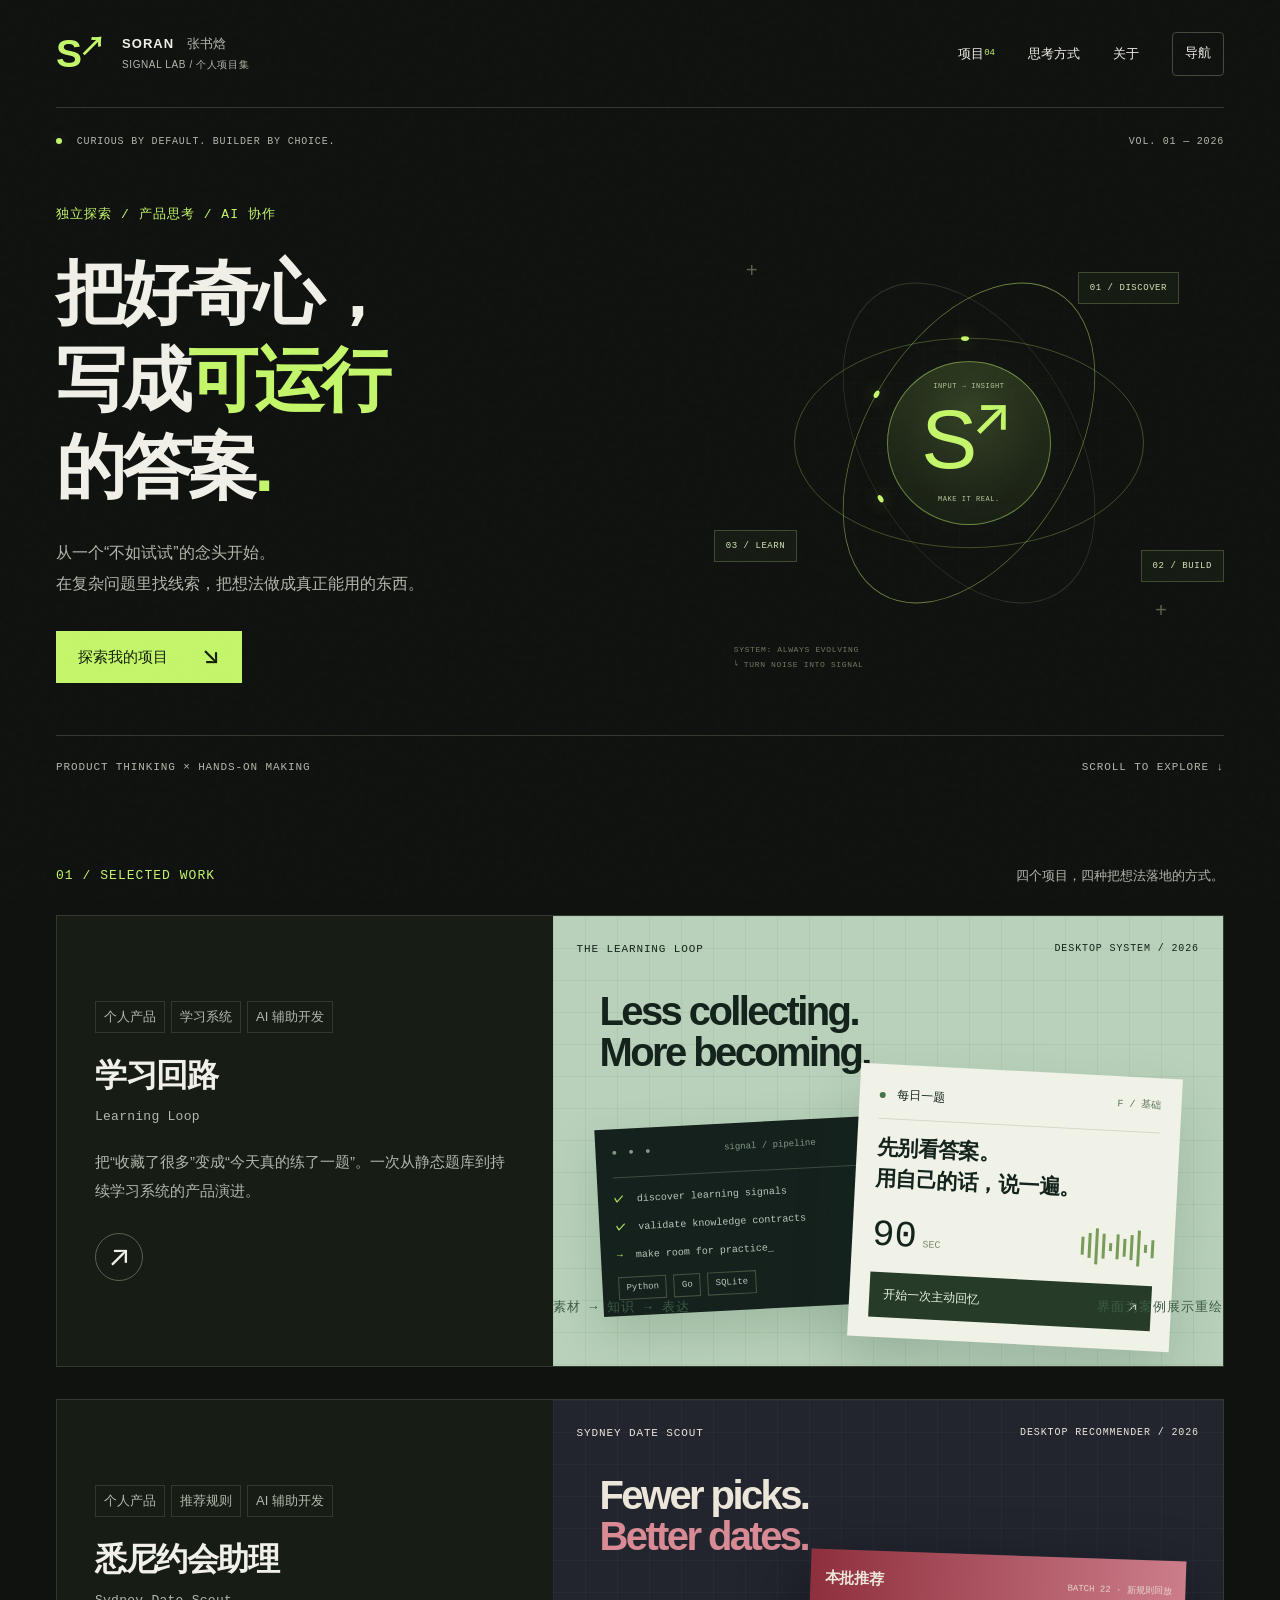
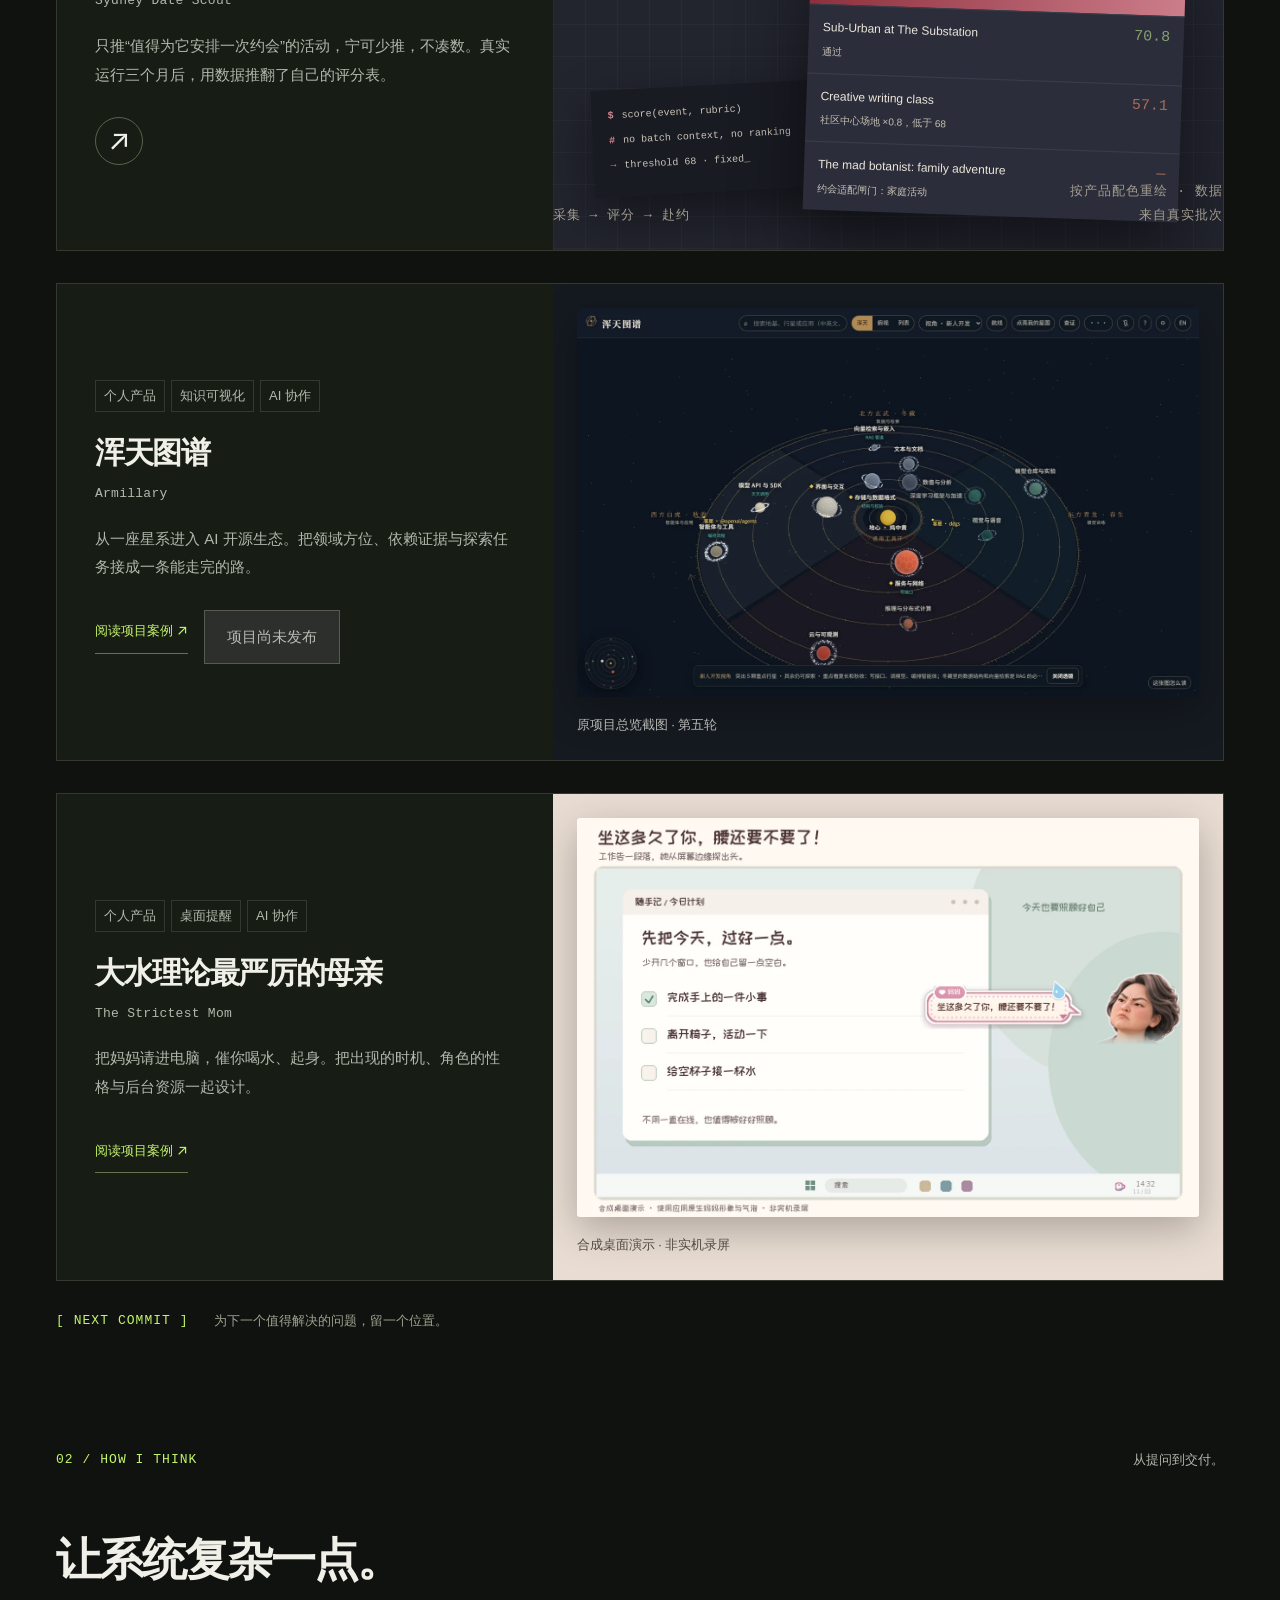
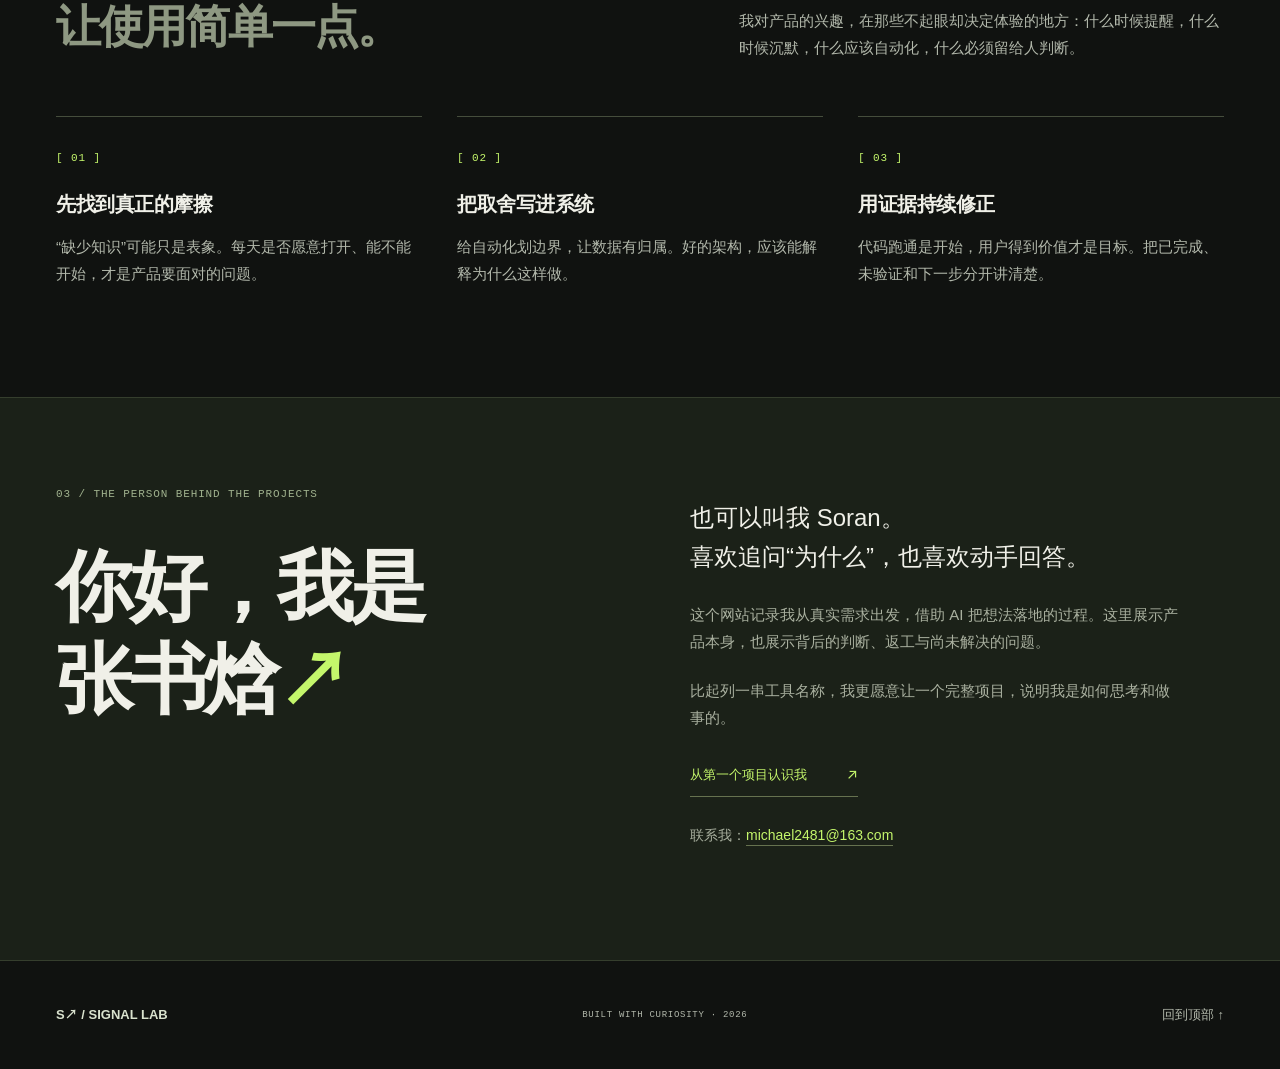
==== commit d2b59cd7: "[content] 四个案例页加入“我的方法”，发布 v0.6.0 - 学习回路：竞品调研选标杆 → 拆成功机制 → 按目标留合力 → 重做其余，加四个卡点对照表。 - 悉尼约会助理：定底线 → 真实" ====
--- a/index.html
+++ b/index.html
@@ -1,8 +1,8 @@
 <!doctype html>
-<html lang="zh-CN"><head><meta charset="utf-8"><meta name="viewport" content="width=device-width,initial-scale=1"><meta name="theme-color" content="#101210"><meta name="description" content="张书焓（Soran）的产品实验室。把真实问题变成可运行的系统，探索 AI、学习与产品之间的连接。"><title>Soran 张书焓 / Signal Lab — 把好奇心写成答案</title><link rel="icon" href="assets/img/mark.svg" type="image/svg+xml"><link rel="stylesheet" href="assets/css/style.css?v=8"><script src="assets/js/app.js?v=8" defer></script></head>
+<html lang="zh-CN"><head><meta charset="utf-8"><meta name="viewport" content="width=device-width,initial-scale=1"><meta name="theme-color" content="#101210"><meta name="description" content="张书焓（Soran）的产品实验室。把真实问题变成可运行的系统，探索 AI、学习与产品之间的连接。"><title>Soran 张书焓 / Signal Lab — 把好奇心写成答案</title><link rel="icon" href="assets/img/mark.svg" type="image/svg+xml"><link rel="stylesheet" href="assets/css/style.css?v=10"><script src="assets/js/app.js?v=10" defer></script></head>
 <body><a class="skip" href="#main">跳到内容</a><header class="nav wrap"><a class="brand" href="index.html" aria-label="Signal Lab 首页"><span class="brand-mark">S<span>↗︎</span></span><span>SORAN <span class="brand-name">张书焓</span><span class="brand-sub">SIGNAL LAB / 个人项目集</span></span></a><nav aria-label="主导航"><a href="#work">项目 <sup>04</sup></a><a href="#approach">思考方式</a><a href="#about">关于</a><button class="command-open" aria-label="打开快速导航">导航</button></nav></header>
 <main id="main"><section class="hero wrap"><div class="hero-top mono"><span><i class="dot"></i> CURIOUS BY DEFAULT. BUILDER BY CHOICE.</span><span>VOL. 01 — 2026</span></div><div class="hero-layout"><div class="hero-copy"><p class="eyebrow">独立探索 / 产品思考 / AI 协作</p><h1>把好奇心，<br>写成<span class="accent">可运行</span><br>的答案<span class="period">.</span></h1><p class="hero-intro">从一个“不如试试”的念头开始。<br>在复杂问题里找线索，把想法做成真正能用的东西。</p><a class="button lime" href="#work">探索我的项目 <span>↘︎</span></a></div><div class="signal-art" aria-label="从发现、构建到学习的信号轨道插画" role="img"><div class="art-grid"></div><div class="orbital orbit-one"></div><div class="orbital orbit-two"></div><div class="orbital orbit-three"></div><div class="signal-core"><span class="mono">INPUT → INSIGHT</span><strong>S<span>↗︎</span></strong><span class="mono">MAKE IT REAL.</span></div><span class="sat sat-a">01 / DISCOVER</span><span class="sat sat-b">02 / BUILD</span><span class="sat sat-c">03 / LEARN</span><span class="cross c-one">+</span><span class="cross c-two">+</span><div class="art-coordinate mono">SYSTEM: ALWAYS EVOLVING<br>↳ TURN NOISE INTO SIGNAL</div></div></div><div class="hero-bottom mono"><span>PRODUCT THINKING × HANDS-ON MAKING</span><a href="#work">SCROLL TO EXPLORE ↓</a></div></section>
-<section id="work" class="work-section wrap"><div class="section-label"><span class="mono">01 / SELECTED WORK</span><span>四个项目，四种把想法落地的方式。</span></div><a class="featured" href="projects/learning-loop.html"><div class="project-description"><div><div class="tags"><span>个人产品</span><span>学习系统</span><span>AI 辅助开发</span></div><h2>学习回路 <span>Learning Loop</span></h2><p>把“收藏了很多”变成“今天真的练了一题”。<br>一次从静态题库到持续学习系统的产品演进。</p></div><span class="round-arrow" aria-label="阅读项目案例">↗︎</span></div><div class="project-visual"><div class="visual-caption mono"><span>THE LEARNING LOOP</span><span>DESKTOP SYSTEM / 2026</span></div><div class="visual-word" aria-hidden="true">Less collecting.<br>More becoming.</div><div class="mini-terminal"><div class="window-top"><span>● ● ●</span><span>signal / pipeline</span><span>↗︎</span></div><p><b>✓</b> discover learning signals</p><p><b>✓</b> validate knowledge contracts</p><p><b>→</b> make room for practice<span class="cursor">_</span></p><div class="terminal-tags"><span>Python</span><span>Go</span><span>SQLite</span></div></div><div class="practice-preview"><div class="preview-bar"><span><i class="dot"></i> 每日一题</span><span>F / 基础</span></div><span class="mono preview-kicker">THINK FIRST. REVEAL LATER.</span><h3>先别看答案。<br>用自己的话，说一遍。</h3><div class="preview-timer"><span>90<span> SEC</span></span><div class="wave" aria-hidden="true"><i></i><i></i><i></i><i></i><i></i><i></i><i></i><i></i><i></i><i></i><i></i></div></div><div class="preview-action">开始一次主动回忆 <span>↗︎</span></div></div><div class="visual-foot mono"><span>素材 → 知识 → 表达</span><span>界面为案例展示重绘</span></div></div></a><a class="featured" href="projects/date-scout.html"><div class="project-description"><div><div class="tags"><span>个人产品</span><span>推荐规则</span><span>AI 辅助开发</span></div><h2>悉尼约会助理 <span>Sydney Date Scout</span></h2><p>只推“值得为它安排一次约会”的活动，宁可少推，不凑数。<br>真实运行三个月后，用数据推翻了自己的评分表。</p></div><span class="round-arrow" aria-label="阅读项目案例">↗︎</span></div><div class="project-visual ds-visual"><div class="visual-caption mono"><span>SYDNEY DATE SCOUT</span><span>DESKTOP RECOMMENDER / 2026</span></div><div class="visual-word" aria-hidden="true">Fewer picks.<br><em>Better dates.</em></div><div class="ds-rule"><p><b>$</b>score(event, rubric)</p><p><b>#</b>no batch context, no ranking</p><p><b>→</b>threshold 68 · fixed<span class="cursor">_</span></p></div><div class="ds-panel" aria-hidden="true"><div class="ds-head"><b>本批推荐</b><span>BATCH 22 · 新规则回放</span></div><div class="ds-row"><span>Sub-Urban at The Substation</span><span class="ds-score">70.8</span><small>通过</small></div><div class="ds-row cut"><span>Creative writing class</span><span class="ds-score">57.1</span><small>社区中心场地 ×0.8，低于 68</small></div><div class="ds-row cut"><span>The mad botanist: family adventure</span><span class="ds-score">—</span><small>约会适配闸门：家庭活动</small></div></div><div class="visual-foot mono"><span>采集 → 评分 → 赴约</span><span>按产品配色重绘 · 数据来自真实批次</span></div></div></a><article class="featured added-project"><div class="project-description"><div><div class="tags"><span>个人产品</span><span>知识可视化</span><span>AI 协作</span></div><h2><a href="projects/armillary.html">浑天图谱</a><span>Armillary</span></h2><p>从一座星系进入 AI 开源生态。把领域方位、依赖证据与探索任务接成一条能走完的路。</p></div><div class="card-actions"><a class="text-link" href="projects/armillary.html">阅读项目案例 ↗︎</a><button class="button project-pending" type="button" disabled data-project-link="armillary">项目尚未发布</button></div></div><a class="project-visual image-cover cover-armillary" href="projects/armillary.html" aria-label="查看浑天图谱案例"><img src="assets/img/armillary/overview.webp" alt="浑天图谱界面" loading="lazy" decoding="async"><span class="image-caption">原项目总览截图 · 第五轮</span></a></article><article class="featured added-project"><div class="project-description"><div><div class="tags"><span>个人产品</span><span>桌面提醒</span><span>AI 协作</span></div><h2><a href="projects/big-water-mom.html">大水理论最严厉的母亲</a><span>The Strictest Mom</span></h2><p>把妈妈请进电脑，催你喝水、起身。把出现的时机、角色的性格与后台资源一起设计。</p></div><div class="card-actions"><a class="text-link" href="projects/big-water-mom.html">阅读项目案例 ↗︎</a></div></div><a class="project-visual image-cover cover-big-water-mom" href="projects/big-water-mom.html" aria-label="查看大水理论最严厉的母亲案例"><img src="assets/img/big-water-mom/desktop-preview-zh.webp" alt="大水理论最严厉的母亲界面" loading="lazy" decoding="async"><span class="image-caption">合成桌面演示 · 非实机录屏</span></a></article><div class="archive-note"><span class="mono">[ NEXT COMMIT ]</span><p>为下一个值得解决的问题，留一个位置。</p><span class="mono">更多项目将陆续归档 ↗︎</span></div></section>
+<section id="work" class="work-section wrap"><div class="section-label"><span class="mono">01 / SELECTED WORK</span><span>四个项目，四种把想法落地的方式。</span></div><a class="featured" href="projects/learning-loop.html"><div class="project-description"><div><div class="tags"><span>个人产品</span><span>学习系统</span><span>AI 辅助开发</span></div><h2>学习回路 <span>Learning Loop</span></h2><p>把“收藏了很多”变成“今天真的练了一题”。<br>一次从静态题库到持续学习系统的产品演进。</p></div><span class="round-arrow" aria-label="阅读项目案例">↗︎</span></div><div class="project-visual"><div class="visual-caption mono"><span>THE LEARNING LOOP</span><span>DESKTOP SYSTEM / 2026</span></div><div class="visual-word" aria-hidden="true">Less collecting.<br>More becoming.</div><div class="mini-terminal"><div class="window-top"><span>● ● ●</span><span>signal / pipeline</span><span>↗︎</span></div><p><b>✓</b> discover learning signals</p><p><b>✓</b> validate knowledge contracts</p><p><b>→</b> make room for practice<span class="cursor">_</span></p><div class="terminal-tags"><span>Python</span><span>Go</span><span>SQLite</span></div></div><div class="practice-preview"><div class="preview-bar"><span><i class="dot"></i> 每日一题</span><span>F / 基础</span></div><span class="mono preview-kicker">THINK FIRST. REVEAL LATER.</span><h3>先别看答案。<br>用自己的话，说一遍。</h3><div class="preview-timer"><span>90<span> SEC</span></span><div class="wave" aria-hidden="true"><i></i><i></i><i></i><i></i><i></i><i></i><i></i><i></i><i></i><i></i><i></i></div></div><div class="preview-action">开始一次主动回忆 <span>↗︎</span></div></div><div class="visual-foot mono"><span>素材 → 知识 → 表达</span><span>界面为案例展示重绘</span></div></div></a><a class="featured" href="projects/date-scout.html"><div class="project-description"><div><div class="tags"><span>个人产品</span><span>推荐规则</span><span>AI 辅助开发</span></div><h2>悉尼约会助理 <span>Sydney Date Scout</span></h2><p>只推“值得为它安排一次约会”的活动，宁可少推，不凑数。<br>真实运行三个月后，用数据推翻了自己的评分表。</p></div><span class="round-arrow" aria-label="阅读项目案例">↗︎</span></div><div class="project-visual ds-visual"><div class="visual-caption mono"><span>SYDNEY DATE SCOUT</span><span>DESKTOP RECOMMENDER / 2026</span></div><div class="visual-word" aria-hidden="true">Fewer picks.<br><em>Better dates.</em></div><div class="ds-rule"><p><b>$</b>score(event, rubric)</p><p><b>#</b>no batch context, no ranking</p><p><b>→</b>threshold 68 · fixed<span class="cursor">_</span></p></div><div class="ds-panel" aria-hidden="true"><div class="ds-head"><b>本批推荐</b><span>BATCH 22 · 新规则回放</span></div><div class="ds-row"><span>Sub-Urban at The Substation</span><span class="ds-score">70.8</span><small>通过</small></div><div class="ds-row cut"><span>Creative writing class</span><span class="ds-score">57.1</span><small>社区中心场地 ×0.8，低于 68</small></div><div class="ds-row cut"><span>The mad botanist: family adventure</span><span class="ds-score">—</span><small>约会适配闸门：家庭活动</small></div></div><div class="visual-foot mono"><span>采集 → 评分 → 赴约</span><span>按产品配色重绘 · 数据来自真实批次</span></div></div></a><article class="featured added-project"><div class="project-description"><div><div class="tags"><span>个人产品</span><span>知识可视化</span><span>AI 协作</span></div><h2><a href="projects/armillary.html">浑天图谱</a><span>Armillary</span></h2><p>从一座星系进入 AI 开源生态。把领域方位、依赖证据与探索任务接成一条能走完的路。</p></div><div class="card-actions"><a class="text-link" href="projects/armillary.html">阅读项目案例 ↗︎</a><button class="button project-pending" type="button" disabled data-project-link="armillary">项目尚未发布</button></div></div><a class="project-visual image-cover cover-armillary" href="projects/armillary.html" aria-label="查看浑天图谱案例"><img src="assets/img/armillary/overview.webp" alt="浑天图谱界面" loading="lazy" decoding="async" width="1440" height="900"><span class="image-caption">原项目总览截图 · 第五轮</span></a></article><article class="featured added-project"><div class="project-description"><div><div class="tags"><span>个人产品</span><span>桌面提醒</span><span>AI 协作</span></div><h2><a href="projects/big-water-mom.html">大水理论最严厉的母亲</a><span>The Strictest Mom</span></h2><p>把妈妈请进电脑，催你喝水、起身。把出现的时机、角色的性格与后台资源一起设计。</p></div><div class="card-actions"><a class="text-link" href="projects/big-water-mom.html">阅读项目案例 ↗︎</a></div></div><a class="project-visual image-cover cover-big-water-mom" href="projects/big-water-mom.html" aria-label="查看大水理论最严厉的母亲案例"><img src="assets/img/big-water-mom/desktop-preview-zh.webp" alt="大水理论最严厉的母亲界面" loading="lazy" decoding="async" width="1280" height="820"><span class="image-caption">合成桌面演示 · 非实机录屏</span></a></article><div class="archive-note"><span class="mono">[ NEXT COMMIT ]</span><p>为下一个值得解决的问题，留一个位置。</p><span class="mono">更多项目将陆续归档 ↗︎</span></div></section>
 <section id="approach" class="approach wrap"><div class="section-label"><span class="mono">02 / HOW I THINK</span><span>从提问到交付。</span></div><div class="approach-head"><h2>让系统复杂一点。<br><span>让使用简单一点。</span></h2><p>我对产品的兴趣，在那些不起眼却决定体验的地方：什么时候提醒，什么时候沉默，什么应该自动化，什么必须留给人判断。</p></div><div class="principles"><article><span class="mono">[ 01 ]</span><h3>先找到真正的摩擦</h3><p>“缺少知识”可能只是表象。每天是否愿意打开、能不能开始，才是产品要面对的问题。</p></article><article><span class="mono">[ 02 ]</span><h3>把取舍写进系统</h3><p>给自动化划边界，让数据有归属。好的架构，应该能解释为什么这样做。</p></article><article><span class="mono">[ 03 ]</span><h3>用证据持续修正</h3><p>代码跑通是开始，用户得到价值才是目标。把已完成、未验证和下一步分开讲清楚。</p></article></div></section>
 <section id="about" class="about"><div class="wrap about-grid"><div><span class="mono">03 / THE PERSON BEHIND THE PROJECTS</span><h2>你好，我是<br>张书焓<span class="accent">↗︎</span></h2></div><div><p class="about-lead">也可以叫我 Soran。<br>喜欢追问“为什么”，也喜欢动手回答。</p><p>这个网站记录我从真实需求出发，借助 AI 把想法落地的过程。这里展示产品本身，也展示背后的判断、返工与尚未解决的问题。</p><p>比起列一串工具名称，我更愿意让一个完整项目，说明我是如何思考和做事的。</p><a class="text-link" href="projects/learning-loop.html">从第一个项目认识我 <span>↗︎</span></a><p class="contact-line">联系我：<a href="mailto:michael2481@163.com">michael2481@163.com</a></p></div></div></section></main>
 <footer class="wrap footer"><span class="brand-small">S↗︎ / SIGNAL LAB</span><span class="mono">BUILT WITH CURIOSITY · 2026</span><a href="#main">回到顶部 ↑</a></footer><dialog id="command-dialog"><div class="command-head"><span class="mono">项目导航</span><button data-close aria-label="关闭快速导航">ESC ×</button></div><nav aria-label="快速导航"><a href="projects/learning-loop.html">01　学习回路<span>↗︎</span></a><a href="projects/date-scout.html">02　悉尼约会助理<span>↗︎</span></a><a href="projects/armillary.html">03　浑天图谱<span>↗︎</span></a><a href="projects/big-water-mom.html">04　大水理论最严厉的母亲<span>↗︎</span></a><a href="index.html#about">05　关于 Soran<span>↗︎</span></a></nav></dialog></body></html>
--- a/assets/css/style.css
+++ b/assets/css/style.css
@@ -1,4 +1,4 @@
-/* Soran Arrows：斜箭头 ↖↗↘↙ 统一用这套字形，Windows、Mac、iPhone、安卓显示一致。常规粗细取自 Inter，粗体取自 Noto Sans CJK SC，均为 SIL Open Font License 1.1。只覆盖这四个箭头，其余文字不受影响。 */@font-face{font-family:"Soran Arrows";src:url([data-uri]) format("woff2");font-weight:100 349;font-style:normal;font-display:block;unicode-range:U+2196-2199,U+FE0E}@font-face{font-family:"Soran Arrows";src:url([data-uri]) format("woff2");font-weight:350 449;font-style:normal;font-display:block;unicode-range:U+2196-2199,U+FE0E}@font-face{font-family:"Soran Arrows";src:url([data-uri]) format("woff2");font-weight:450 549;font-style:normal;font-display:block;unicode-range:U+2196-2199,U+FE0E}@font-face{font-family:"Soran Arrows";src:url([data-uri]) format("woff2");font-weight:550 900;font-style:normal;font-display:block;unicode-range:U+2196-2199,U+FE0E}@charset "UTF-8";
+/* Soran Arrows：斜箭头（U+2196–2199）统一用这套字形，Windows、Mac、iPhone、安卓显示一致。常规粗细取自 Inter，粗体取自 Noto Sans CJK SC，均为 SIL Open Font License 1.1。只覆盖这四个箭头，其余文字不受影响。 */@font-face{font-family:"Soran Arrows";src:url([data-uri]) format("woff2");font-weight:100 349;font-style:normal;font-display:block;unicode-range:U+2196-2199,U+FE0E}@font-face{font-family:"Soran Arrows";src:url([data-uri]) format("woff2");font-weight:350 449;font-style:normal;font-display:block;unicode-range:U+2196-2199,U+FE0E}@font-face{font-family:"Soran Arrows";src:url([data-uri]) format("woff2");font-weight:450 549;font-style:normal;font-display:block;unicode-range:U+2196-2199,U+FE0E}@font-face{font-family:"Soran Arrows";src:url([data-uri]) format("woff2");font-weight:550 900;font-style:normal;font-display:block;unicode-range:U+2196-2199,U+FE0E}@charset "UTF-8";
 /* Soran 张书焓 · Signal Lab 样式。令牌在 :root；页面专属强调色见 .theme-* */
 :root{--bg:#101210;--panel:#191c18;--ink:#f0f0e8;--muted:#a2a79d;--line:#34392f;--lime:#c4f66b;--mono:"Soran Arrows","Cascadia Code","SFMono-Regular",Consolas,monospace;--sans:"Soran Arrows","Segoe UI","Microsoft YaHei",Arial,sans-serif}*{box-sizing:border-box}html{scroll-behavior:smooth;scroll-padding-top:35px}body{margin:0;background:var(--bg);color:var(--ink);font-family:var(--sans);font-size:15px;line-height:1.8;-webkit-font-smoothing:antialiased}body::before{content:"";position:fixed;inset:0;z-index:10;pointer-events:none;opacity:.025;background-image:url("data:image/svg+xml,%3Csvg viewBox='0 0 180 180' xmlns='http://www.w3.org/2000/svg'%3E%3Cfilter id='n'%3E%3CfeTurbulence type='fractalNoise' baseFrequency='.9' numOctaves='3' stitchTiles='stitch'/%3E%3C/filter%3E%3Crect width='100%25' height='100%25' opacity='.6' filter='url(%23n)'/%3E%3C/svg%3E")}::selection{background:var(--lime);color:var(--bg)}a{color:inherit;text-decoration:none}button{font:inherit;color:inherit;cursor:pointer}button,a{-webkit-tap-highlight-color:transparent}button:focus-visible,a:focus-visible,summary:focus-visible{outline:2px solid var(--lime);outline-offset:6px}button{border:0}p{margin:0 0 22px}h1,h2,h3,h4{line-height:1.35;margin:0;font-weight:600;letter-spacing:-.045em}h2{font-size:clamp(30px,3.8vw,52px)}h3{font-size:22px;letter-spacing:-.025em}img,svg{max-width:100%}.wrap{max-width:1440px;width:calc(100% - 112px);margin:auto}.mono,.eyebrow{font-family:var(--mono);font-size:11px;letter-spacing:.08em}.accent{color:var(--lime)}.eyebrow{display:block;color:var(--lime);margin-bottom:24px}.nav{height:108px;display:flex;align-items:center;justify-content:space-between;border-bottom:1px solid var(--line)}.brand{display:flex;align-items:center;gap:15px;font-size:13px;letter-spacing:.08em;font-weight:600;line-height:1.4}.brand-mark{font-size:39px;font-weight:750;letter-spacing:-6px;color:var(--lime);padding-right:4px;line-height:1}.brand-mark span{font-size:27px;vertical-align:top}.brand-sub{display:block;color:var(--muted);font-size:9px;font-weight:400;letter-spacing:.06em;margin-top:4px}.nav nav{display:flex;align-items:center;gap:33px;font-size:13px}.nav nav a:hover{color:var(--lime)}sup{font-family:var(--mono);color:var(--lime);font-size:9px}.command-open{font-family:var(--mono);font-size:12px;padding:4px 9px;border:1px solid #444b3e;background:none;border-radius:4px}.command-open:hover{border-color:var(--lime);color:var(--lime)}.hero{padding-top:25px}.hero-top{display:flex;justify-content:space-between;color:var(--muted);font-size:10px}.dot{display:inline-block;width:6px;height:6px;background:var(--lime);border-radius:50%;vertical-align:middle;margin-right:8px;box-shadow:0 0 12px #c4f66b3a}.hero-layout{display:grid;grid-template-columns:1.15fr 1fr;gap:20px;align-items:center;padding:65px 0 64px}.hero h1{font-size:clamp(45px,5.7vw,82px);line-height:1.23;font-weight:650;letter-spacing:-.055em}.period{color:var(--lime)}.hero-intro{margin:28px 0 32px;color:var(--muted);font-size:15px;line-height:1.9}.button{display:inline-flex;align-items:center;justify-content:space-between;gap:34px;padding:14px 22px;font-weight:500;font-size:13px;line-height:1.6;transition:background .2s,transform .2s}.button:hover{transform:translateY(-3px)}.lime{color:#152009;background:var(--lime)}.lime:hover{background:#dafb9b}.button span{font-size:21px;line-height:1}.outline{border:1px solid #5c6651;background:transparent}.outline:hover{background:#303a27}.signal-art{height:470px;position:relative;display:grid;place-items:center;isolation:isolate}.art-grid{position:absolute;inset:0;background-image:linear-gradient(#ffffff06 1px,transparent 1px),linear-gradient(90deg,#ffffff06 1px,transparent 1px);background-size:35px 35px;mask-image:radial-gradient(ellipse,#000,transparent 70%)}.orbital{border:1px solid #71805255;border-radius:50%;position:absolute;width:350px;height:350px;transform:rotate(-30deg) scaleX(.6)}.orbit-two{transform:rotate(30deg) scaleX(.6);border-color:#c4f66b80}.orbit-three{transform:rotate(90deg) scaleX(.6);border-color:#c4f66b55}.orbital::after{content:"";position:absolute;width:8px;height:8px;top:50%;left:-4px;border-radius:50%;background:var(--lime);box-shadow:0 0 20px #c4f66b80}.orbit-one{animation:orbit-breathe 8s ease-in-out infinite}.signal-core{position:relative;z-index:1;width:164px;height:164px;border:1px solid #c4f66b77;background:radial-gradient(circle at 50% 30%,#344225,#171d14 80%);border-radius:50%;display:flex;flex-direction:column;align-items:center;justify-content:center;box-shadow:0 0 80px #c4f66b09,inset 0 0 30px #c4f66b0a}.signal-core strong{font-size:84px;line-height:1.1;color:var(--lime);font-weight:500;letter-spacing:-10px;margin:0 10px 8px 0}.signal-core strong span{font-size:47px;vertical-align:top}.signal-core .mono{font-size:7px;color:#b5c79b;letter-spacing:.08em}.sat{position:absolute;border:1px solid #3e4b31;background:#161c13;padding:7px 11px;font-family:var(--mono);font-size:9px;letter-spacing:.06em;color:#d3e4bb;z-index:2}.sat-a{top:64px;right:45px}.sat-b{bottom:96px;right:0}.sat-c{bottom:116px;left:0}.cross{position:absolute;color:#59634d;font:20px var(--mono)}.c-one{top:52px;left:32px}.c-two{bottom:55px;right:57px}.art-coordinate{position:absolute;bottom:6px;left:20px;color:#6e7962;font-size:8px}.hero-bottom{display:flex;justify-content:space-between;border-top:1px solid var(--line);padding:22px 0;color:var(--muted);font-size:10px}.hero-bottom a:hover{color:var(--lime)}.work-section{padding-top:88px}.section-label{display:flex;justify-content:space-between;align-items:center;margin-bottom:35px;color:var(--muted);font-size:12px}.section-label .mono{color:var(--lime)}.featured{display:block}.project-visual{height:575px;position:relative;overflow:hidden;color:#14241c;background:#b9d1ba;background-image:linear-gradient(#244c3010 1px,transparent 1px),linear-gradient(90deg,#244c3010 1px,transparent 1px);background-size:32px 32px;transition:background-color .35s}.featured:hover .project-visual{background-color:#c9debd}.visual-caption,.visual-foot{position:absolute;left:30px;right:30px;display:flex;justify-content:space-between;font-size:10px}.visual-caption{top:24px}.visual-foot{bottom:22px;color:#3c5b46;font-size:9px}.visual-word{position:absolute;left:6%;top:98px;font-size:clamp(35px,4.5vw,66px);font-weight:650;line-height:1.03;letter-spacing:-.065em}.mini-terminal{position:absolute;left:6%;bottom:75px;width:44%;max-width:460px;background:#15211c;color:#b7c6b9;padding:17px 23px 22px;box-shadow:0 20px 50px #1d42272b;transform:rotate(-3deg);font:12px/1.9 var(--mono);transition:transform .4s}.featured:hover .mini-terminal{transform:rotate(-1deg) translateY(-3px)}.window-top{display:flex;justify-content:space-between;font-size:9px;padding-bottom:15px;border-bottom:1px solid #3c4b40;margin-bottom:19px;color:#859788}.window-top>span:first-child{letter-spacing:3px}.mini-terminal p{margin-bottom:9px}.mini-terminal b{color:var(--lime);margin-right:7px}.terminal-tags{display:flex;gap:7px;margin-top:22px}.terminal-tags span{border:1px solid #455441;padding:2px 7px;font-size:9px}.cursor{animation:blink 1.1s steps(2,end) infinite}.practice-preview{width:38%;max-width:420px;position:absolute;right:7%;top:102px;transform:rotate(5deg);background:#f0f2e8;box-shadow:0 30px 60px #193b382b;padding:25px;transition:transform .4s}.featured:hover .practice-preview{transform:rotate(2deg) translateY(-6px)}.preview-bar{display:flex;justify-content:space-between;font-size:11px;padding-bottom:19px;border-bottom:1px solid #d3d9ca}.preview-bar .dot{background:#467449;box-shadow:none}.preview-bar>span:last-child{font:10px var(--mono);color:#5c755a}.preview-kicker{display:block;font-size:8px;color:#6a7a60;margin-top:24px}.practice-preview h3{font-size:26px;line-height:1.5;margin:12px 0 20px}.preview-timer{display:flex;align-items:center;justify-content:space-between;margin-bottom:23px}.preview-timer>span{font:37px var(--mono)}.preview-timer>span>span{font-size:10px;color:#7a876f}.wave{display:flex;align-items:center;gap:4px;height:40px}.wave i{width:3px;height:18px;background:#789c58}.wave i:nth-child(3n){height:36px}.wave i:nth-child(2n){height:25px}.wave i:nth-child(5n){height:8px}.preview-action{background:#263c28;color:#e9f1e4;font-size:12px;padding:12px 14px;display:flex;justify-content:space-between}.project-description{padding:30px 0 34px;display:flex;justify-content:space-between;align-items:center;border-bottom:1px solid var(--line)}.tags{display:flex;gap:8px;flex-wrap:wrap;font-size:10px;color:#b4baac;margin-bottom:14px}.tags span{border:1px solid var(--line);padding:3px 9px}.project-description h2{font-size:30px;margin-bottom:10px}.project-description h2 span{font-size:16px;font-weight:400;color:#8d9882;letter-spacing:-.02em;margin-left:12px}.project-description p{color:var(--muted);font-size:13px;margin-bottom:0}.round-arrow{width:62px;height:62px;border:1px solid #58634b;border-radius:50%;display:grid;place-items:center;font-size:30px;transition:background .2s,color .2s}.featured:hover .round-arrow{background:var(--lime);color:#101210}.archive-note{padding:28px 0;display:flex;gap:25px;align-items:center;color:#9ba38f}.archive-note p{font-size:12px;margin:0;flex:1}.archive-note>.mono{font-size:9px}.archive-note>.mono:first-child{color:var(--lime)}.approach{padding-top:100px;padding-bottom:110px}.approach-head{display:grid;grid-template-columns:1.2fr 1fr;gap:100px;align-items:end;margin:55px 0}.approach-head h2{font-size:clamp(28px,3.5vw,46px);line-height:1.5}.approach-head h2 span{color:#8e9882}.approach-head p{color:var(--muted);font-size:14px;margin:0}.principles{display:grid;grid-template-columns:repeat(3,1fr);gap:35px}.principles article{border-top:1px solid #454d3c;padding-top:25px}.principles .mono{color:var(--lime)}.principles h3{font-size:20px;margin:22px 0 15px}.principles p{font-size:13px;color:var(--muted);max-width:320px}.about{background:#1b2118;padding:80px 0 90px;border-top:1px solid #353e2d;border-bottom:1px solid #353e2d}.about-grid{display:grid;grid-template-columns:1fr 1fr;gap:100px}.about .mono{font-size:9px;color:#a0b28e}.about h2{font-size:clamp(44px,6vw,80px);margin-top:35px;line-height:1.22}.about p{font-size:14px;color:#a9b09f;max-width:490px}.about .about-lead{color:var(--ink);font-size:24px;line-height:1.65;margin:20px 0 24px}.text-link{display:inline-flex;align-items:center;justify-content:space-between;gap:40px;border-bottom:1px solid #66724f;padding:8px 0;color:var(--lime);background:none;font-size:13px}.text-link:hover{color:#e0ffb3}.footer{display:flex;align-items:center;justify-content:space-between;padding:32px 0;color:var(--muted);font-size:11px}.brand-small{color:#d9e2ce;font-weight:600}.footer .mono{font-size:9px}.skip{position:fixed;top:-100px;left:20px;padding:10px 20px;background:var(--lime);color:#101210;z-index:100}.skip:focus{top:10px}dialog{background:#1c2218;color:var(--ink);border:1px solid #4e6140;max-width:540px;width:calc(100% - 40px);padding:24px;box-shadow:0 25px 100px #0009}dialog::backdrop{background:#060a06bb;backdrop-filter:blur(8px)}.command-head{display:flex;justify-content:space-between;align-items:center;color:var(--lime);padding-bottom:20px}.command-head button{background:none;color:#a4b094;font:11px var(--mono);padding:8px}dialog nav{display:grid}dialog nav a{padding:18px 5px;border-top:1px solid #3a4431;display:flex;justify-content:space-between;font-size:14px}dialog nav a:hover{color:var(--lime)}.sr-only{position:absolute;width:1px;height:1px;overflow:hidden;clip:rect(0,0,0,0);white-space:nowrap}[hidden]{display:none!important}
 /* Case study: a quiet reading column with a persistent index. */
@@ -434,3 +434,198 @@
  .day-output .ledger-values{margin:10px 0}.day-output .ledger-values dd{font-size:23px}
  .day-output .print-event h3{margin-bottom:10px}.day-output .print-event p{margin-bottom:10px}
 }
+
+/* v0.5.1: reserve a separate caption row instead of overlapping artwork. */
+:root{--cover-caption-gap:20px;--cover-caption-pad:18px}
+.project-visual:has(.visual-foot){height:auto;min-height:450px;display:flex;flex-direction:column}
+.project-visual .visual-foot{position:relative;left:auto;right:auto;bottom:auto;margin-top:auto;padding-top:var(--cover-caption-gap);display:flex;flex-wrap:wrap;gap:8px 20px}
+.project-visual:has(.practice-preview) .visual-foot,.project-visual:has(.ds-panel) .visual-foot{margin-top:360px}
+.gate-score{display:block;font-size:13px;white-space:normal}
+@media(max-width:760px){.project-visual:has(.visual-foot){min-height:0}.project-visual:has(.practice-preview) .visual-foot,.project-visual:has(.ds-panel) .visual-foot{margin-top:340px}}
+
+/* 案例方法论模块（2026-11-08）：每个案例用一种最贴合内容的示意，说明“我是怎么想的”。 */
+.case-content .rail,.case-content .bench,.case-content .loop,.case-content .flips,.case-content .layers,.case-content .derive,.case-content .equation,.case-content .split,.case-content .time-strip,.case-content .traits,.case-content .rel-types{margin:32px 0}
+.tag{display:inline-block;font:12px/1 var(--mono);padding:5px 8px;border:1px solid var(--lime);color:var(--lime);white-space:nowrap;letter-spacing:0}
+.tag.remake{border-color:var(--brass);color:var(--brass)}
+.tag.solid{background:var(--lime);color:#1d2614}
+
+/* 方法步骤（真实的先后顺序） */
+.rail{list-style:none;padding:0;display:grid;grid-template-columns:repeat(5,minmax(0,1fr));border:1px solid var(--line);background:var(--soft-panel)}
+.rail li{position:relative;padding:22px 18px 24px;border-left:1px solid var(--line);border-top:2px solid transparent}
+.rail li:first-child{border-left:0}
+.rail li.key{border-top-color:var(--lime)}
+.rail .step{display:block;font:var(--small)/1 var(--mono);color:#96ad80;margin-bottom:14px}
+.rail strong{display:block;font-size:17px;line-height:1.5;color:var(--ink);margin-bottom:8px;font-weight:600}
+.case-content .rail p{margin:0;font-size:var(--small);line-height:1.8;color:var(--muted)}
+.rail li:not(:last-child)::after{content:"";position:absolute;right:-5px;top:27px;width:9px;height:9px;border-top:1px solid #7d9466;border-right:1px solid #7d9466;transform:rotate(45deg);background:var(--soft-panel);z-index:1}
+
+/* 对照表：借来的、重做的 */
+.bench{width:100%;border-collapse:collapse;table-layout:fixed}
+.bench th{font:var(--small)/1.5 var(--mono);color:#96ad80;text-align:left;font-weight:400;padding:0 16px 12px 0;border-bottom:1px solid var(--panel-edge)}
+.bench th:nth-child(1){width:22%}.bench th:nth-child(2){width:25%}.bench th:nth-child(3){width:41%}.bench th:nth-child(4){width:12%;padding-right:0}
+.bench td{vertical-align:top;padding:20px 16px 20px 0;border-bottom:1px solid var(--line);color:#c2c9b9;font-size:var(--small);line-height:1.85}
+.bench td:last-child{padding-right:0}
+.bench td:first-child strong{display:block;color:var(--ink);font-size:16px;line-height:1.55;font-weight:600}
+.bench td:nth-child(2){color:var(--muted)}
+.bench td:last-child .tag+.tag{margin-left:4px}
+
+/* 循环：定底线 → 运行 → 被推翻 → 改结构 → 回到底线 */
+.loop{list-style:none;padding:0;display:grid;grid-template-columns:repeat(4,minmax(0,1fr));gap:12px;position:relative}
+.loop li{position:relative;background:var(--soft-panel);border:1px solid var(--line);padding:20px 18px}
+.loop li:first-child{border-color:#7d9466;background:#1b2316}
+.loop .step{display:block;font:var(--small)/1 var(--mono);color:#96ad80;margin-bottom:12px}
+.loop strong{display:block;font-size:17px;line-height:1.5;margin-bottom:8px;font-weight:600}
+.case-content .loop p{margin:0;font-size:var(--small);line-height:1.8;color:var(--muted)}
+.loop li:not(:last-child)::after{content:"";position:absolute;right:-8px;top:50%;width:7px;height:7px;border-top:1px solid var(--lime);border-right:1px solid var(--lime);transform:translateY(-50%) rotate(45deg);z-index:1}
+.case-content .loop{margin-bottom:0}
+.loop-return{margin:0 0 32px;height:30px;border:1px solid #5e7349;border-top:0;margin-left:12.5%;margin-right:12.5%;display:flex;align-items:flex-end;justify-content:center}
+.loop-return span{font:var(--small)/1 var(--mono);color:#96ad80;background:var(--bg);padding:0 12px;transform:translateY(50%)}
+
+/* 被推翻的假设：以为 / 实际 / 我怎么改 */
+.flips{display:grid;gap:12px}
+.flip{display:grid;grid-template-columns:1fr 1.2fr 1.3fr;border:1px solid var(--line);background:var(--soft-panel)}
+.flip>div{padding:18px 20px;border-left:1px solid var(--line)}
+.flip>div:first-child{border-left:0}
+.flip span{display:block;font:var(--small)/1.4 var(--mono);color:#96ad80;margin-bottom:8px}
+.case-content .flip p{margin:0;font-size:var(--small);line-height:1.85;color:#c2c9b9}
+.flip>div:first-child p{color:var(--ink);font-size:15px;font-weight:600}
+.flip.key{border-color:#7d9466}
+.case-content .flip p.cost{margin-top:10px;color:#96ad80}
+.flip.key>div:first-child span::after{content:"  触动最大";color:var(--lime)}
+
+/* 两层：规则定底线，反馈学口味 */
+.layers{display:grid;border:1px solid var(--line)}
+.layers>div{display:grid;grid-template-columns:210px 1fr;gap:24px;padding:22px 24px;align-items:start}
+.layers>div+div{border-top:1px dashed #4b5840}
+.layers>div:first-child{background:#1b2316}
+.layers strong{font-size:17px;line-height:1.5}
+.layers strong small{display:block;font:var(--small)/1.6 var(--mono);color:#96ad80;font-weight:400;margin-top:6px}
+.case-content .layers p{margin:0;font-size:var(--small);line-height:1.85}
+
+/* 态度：短语标签 */
+.traits{display:flex;flex-wrap:wrap;gap:10px;list-style:none;padding:0}
+.traits li{border:1px solid var(--panel-edge);padding:8px 14px;font-size:var(--small);color:#d3e0c1;background:var(--soft-panel)}
+
+/* 三层推导：痛点 → 判断 → 产品 */
+.derive-pain{background:#1b2316;border:1px solid #7d9466;padding:20px 24px}
+.derive-pain span,.derive-col span{display:block;font:var(--small)/1.4 var(--mono);color:#96ad80;margin-bottom:8px}
+.derive-pain p{margin:0!important;font-size:16px!important;color:var(--ink)!important;line-height:1.75!important}
+.derive-grid{display:grid;grid-template-columns:repeat(4,minmax(0,1fr));gap:12px;margin-top:28px;position:relative}
+.derive-grid::before{content:"";position:absolute;left:12.5%;right:12.5%;top:-28px;height:14px;border:1px solid #5e7349;border-bottom:0}
+.derive-col{display:grid;grid-template-rows:auto 26px 1fr;position:relative}
+.derive-col::before{content:"";position:absolute;left:50%;top:-14px;height:14px;border-left:1px solid #5e7349}
+.derive-col .judge{border:1px solid var(--line);background:var(--soft-panel);padding:16px;min-height:108px}
+.derive-col .judge strong{display:block;font-size:16px;line-height:1.5;color:var(--lime);font-weight:600}
+.derive-col .arrow{display:flex;justify-content:center;align-items:center;color:#7d9466;font-size:14px}
+.derive-col .product{border:1px solid var(--line);border-top:2px solid var(--lime);padding:16px}
+.case-content .derive-col p{margin:0;font-size:var(--small);line-height:1.8;color:#c2c9b9}
+.derive-col .product.next{border-top-color:var(--brass)}
+.derive-legend{margin-top:14px}
+.equation strong,.derive-col .judge strong{word-break:keep-all;overflow-wrap:anywhere}
+
+/* 四种标准关系 */
+.rel-types{display:grid;grid-template-columns:repeat(4,minmax(0,1fr));gap:12px;list-style:none;padding:0}
+.rel-types li{border:1px solid var(--line);padding:16px;background:var(--soft-panel)}
+.rel-types strong{display:block;font-size:17px;margin-bottom:6px}
+.rel-types span{font-size:var(--small);color:var(--muted);line-height:1.7}
+
+/* 等式：旧需求 + 热点 + 热点 = 产品 */
+.equation{display:grid;grid-template-columns:1fr 26px 1fr 26px 1fr 26px 1.1fr;align-items:stretch}
+.equation>div{border:1px solid var(--line);background:var(--soft-panel);padding:18px 16px}
+.equation>b{display:flex;align-items:center;justify-content:center;font:400 22px/1 var(--mono);color:var(--lime)}
+.equation span{display:block;font:var(--small)/1.4 var(--mono);color:#96ad80;margin-bottom:8px}
+.equation strong{display:block;font-size:17px;line-height:1.5;margin-bottom:8px}
+.case-content .equation p{margin:0;font-size:var(--small);line-height:1.8;color:var(--muted)}
+.equation>div.result{background:var(--lime);border-color:var(--lime)}
+.equation>div.result span,.equation>div.result strong,.case-content .equation>div.result p{color:#1d2614}
+
+/* 严厉 / 关心 */
+.split{display:grid;grid-template-columns:1fr 1fr;gap:12px}
+.split>div{border:1px solid var(--line);padding:22px 22px 24px;background:var(--soft-panel)}
+.split h3{font-size:20px;margin:0 0 6px}
+.split>div>span{display:block;font:var(--small)/1.4 var(--mono);color:#96ad80;margin-bottom:12px}
+.split q{display:block;quotes:none;border-left:2px solid var(--brass);padding:4px 0 4px 14px;margin:14px 0 0;font-size:15px;line-height:1.75;color:#ead9b8}
+.split ul{list-style:none;padding:0;margin:14px 0 0}
+.split li{padding:10px 0;border-top:1px solid var(--line);font-size:var(--small);line-height:1.75;color:#c2c9b9}
+.split li b{display:block;color:var(--ink);font-size:15px;font-weight:600}
+
+/* 时间线条 */
+.time-strip{display:grid;grid-template-columns:repeat(3,minmax(0,1fr));list-style:none;padding:0;border-top:1px solid #5e7349}
+.time-strip li{position:relative;padding:18px 16px 0 0}
+.time-strip li::before{content:"";position:absolute;top:-4px;left:0;width:7px;height:7px;background:var(--lime)}
+.time-strip span{display:block;font:var(--small)/1.4 var(--mono);color:var(--lime);margin-bottom:6px}
+.time-strip p{margin:0!important;font-size:var(--small)!important;line-height:1.75!important}
+
+/* 来源说明：小号、可点 */
+.source-line{font-size:var(--small);color:var(--muted)}
+.source-line a{color:#c9dcb2;text-decoration:underline;text-underline-offset:3px}
+
+@media(max-width:1100px) and (min-width:761px){
+ .rail{grid-template-columns:repeat(5,minmax(0,1fr))}
+ .rail li{padding:18px 12px}
+ .rail strong{font-size:15px}
+}
+@media(max-width:760px){
+ .rail{grid-template-columns:1fr}
+ .rail li{border-left:0;border-top:1px solid var(--line);display:grid;grid-template-columns:34px 1fr;column-gap:10px;padding:16px}
+ .rail li:first-child{border-top:0}
+ .rail li.key{border-left:2px solid var(--lime);border-top-color:var(--line)}
+ .rail li:first-child.key{border-top:0}
+ .rail .step{grid-row:1/3;margin:3px 0 0}
+ .rail li:not(:last-child)::after{display:none}
+ .bench thead{position:absolute;width:1px;height:1px;overflow:hidden;clip:rect(0 0 0 0)}
+ .bench,.bench tbody,.bench tr,.bench td{display:block;width:100%}
+ .bench tr{border:1px solid var(--line);background:var(--soft-panel);padding:14px 16px;margin-bottom:12px}
+ .bench td{border:0;padding:4px 0}
+ .bench td::before{content:attr(data-label);display:block;font:12px/1.6 var(--mono);color:#96ad80}
+ .bench td:first-child::before{display:none}
+ .bench td:last-child{padding-top:8px}
+ .bench td:last-child::before{display:none}
+ .loop{grid-template-columns:1fr;gap:14px}
+ .loop li:not(:last-child)::after{right:auto;left:50%;top:auto;bottom:-8px;transform:translateX(-50%) rotate(135deg)}
+ .loop-return{margin:14px 0 32px;height:auto;border:1px dashed #5e7349;padding:12px;justify-content:center}
+ .loop-return span{transform:none;background:none;padding:0;line-height:1.6;text-align:center}
+ .flip{grid-template-columns:1fr}
+ .flip>div{border-left:0;border-top:1px solid var(--line);padding:14px 16px}
+ .flip>div:first-child{border-top:0}
+ .layers>div{grid-template-columns:1fr;gap:8px;padding:18px}
+ .derive-grid{grid-template-columns:1fr;gap:16px;margin-top:16px}
+ .derive-grid::before,.derive-col::before{display:none}
+ .derive-col{grid-template-rows:auto 22px auto}
+ .derive-col .judge{min-height:0}
+ .rel-types{grid-template-columns:1fr 1fr}
+ .equation{grid-template-columns:1fr}
+ .equation>b{height:30px}
+ .split{grid-template-columns:1fr}
+ .time-strip{grid-template-columns:1fr;border-top:0;border-left:1px solid #5e7349}
+ .time-strip li{padding:0 0 18px 18px}
+ .time-strip li::before{top:6px;left:-4px}
+}
+@media print{
+ .rail,.bench tr,.loop,.flip,.layers,.derive-pain,.derive-col,.rel-types,.equation,.split,.time-strip{break-inside:avoid}
+}
+.case-content .next-title+p{margin-top:12px}
+.case-content .split .note{border:0;padding:0;margin:6px 0 0}
+
+/* v0.6.0: readable method diagrams and tablet layout. */
+.case-content .rail p,.bench td,.case-content .loop p,.case-content .flip p,
+.case-content .layers p,.case-content .derive-col p,.case-content .equation p,
+.split li,.rel-types span{font-size:15px}
+.time-strip p{font-size:15px!important}
+.sequence-note{padding:12px 16px;border-left:2px solid var(--lime);background:var(--soft-panel);font-size:15px}
+@media (min-width:761px) and (max-width:1100px){
+ .derive-grid,.rel-types,.loop{grid-template-columns:repeat(2,minmax(0,1fr))}
+ .derive-grid::before,.derive-col::before,.loop li::after{display:none}
+ .derive-col .judge{min-height:0}
+ .rail{grid-template-columns:1fr}
+ .rail li{border-left:0;border-top:1px solid var(--line);display:grid;grid-template-columns:34px 1fr;column-gap:10px;padding:16px}
+ .rail .step{grid-row:1/3;margin:3px 0 0}
+ .rail li::after{display:none}
+ .equation{grid-template-columns:1fr}
+ .equation>b{height:30px}
+}
+@media(max-width:760px){.bench td::before{font-size:13px}}
+@media print{
+ .rail,.loop,.layers,.equation,.split,.time-strip{break-inside:auto}
+ .rail li,.loop li,.layers>div,.equation>div,.split>div,.time-strip li{break-inside:avoid}
+}
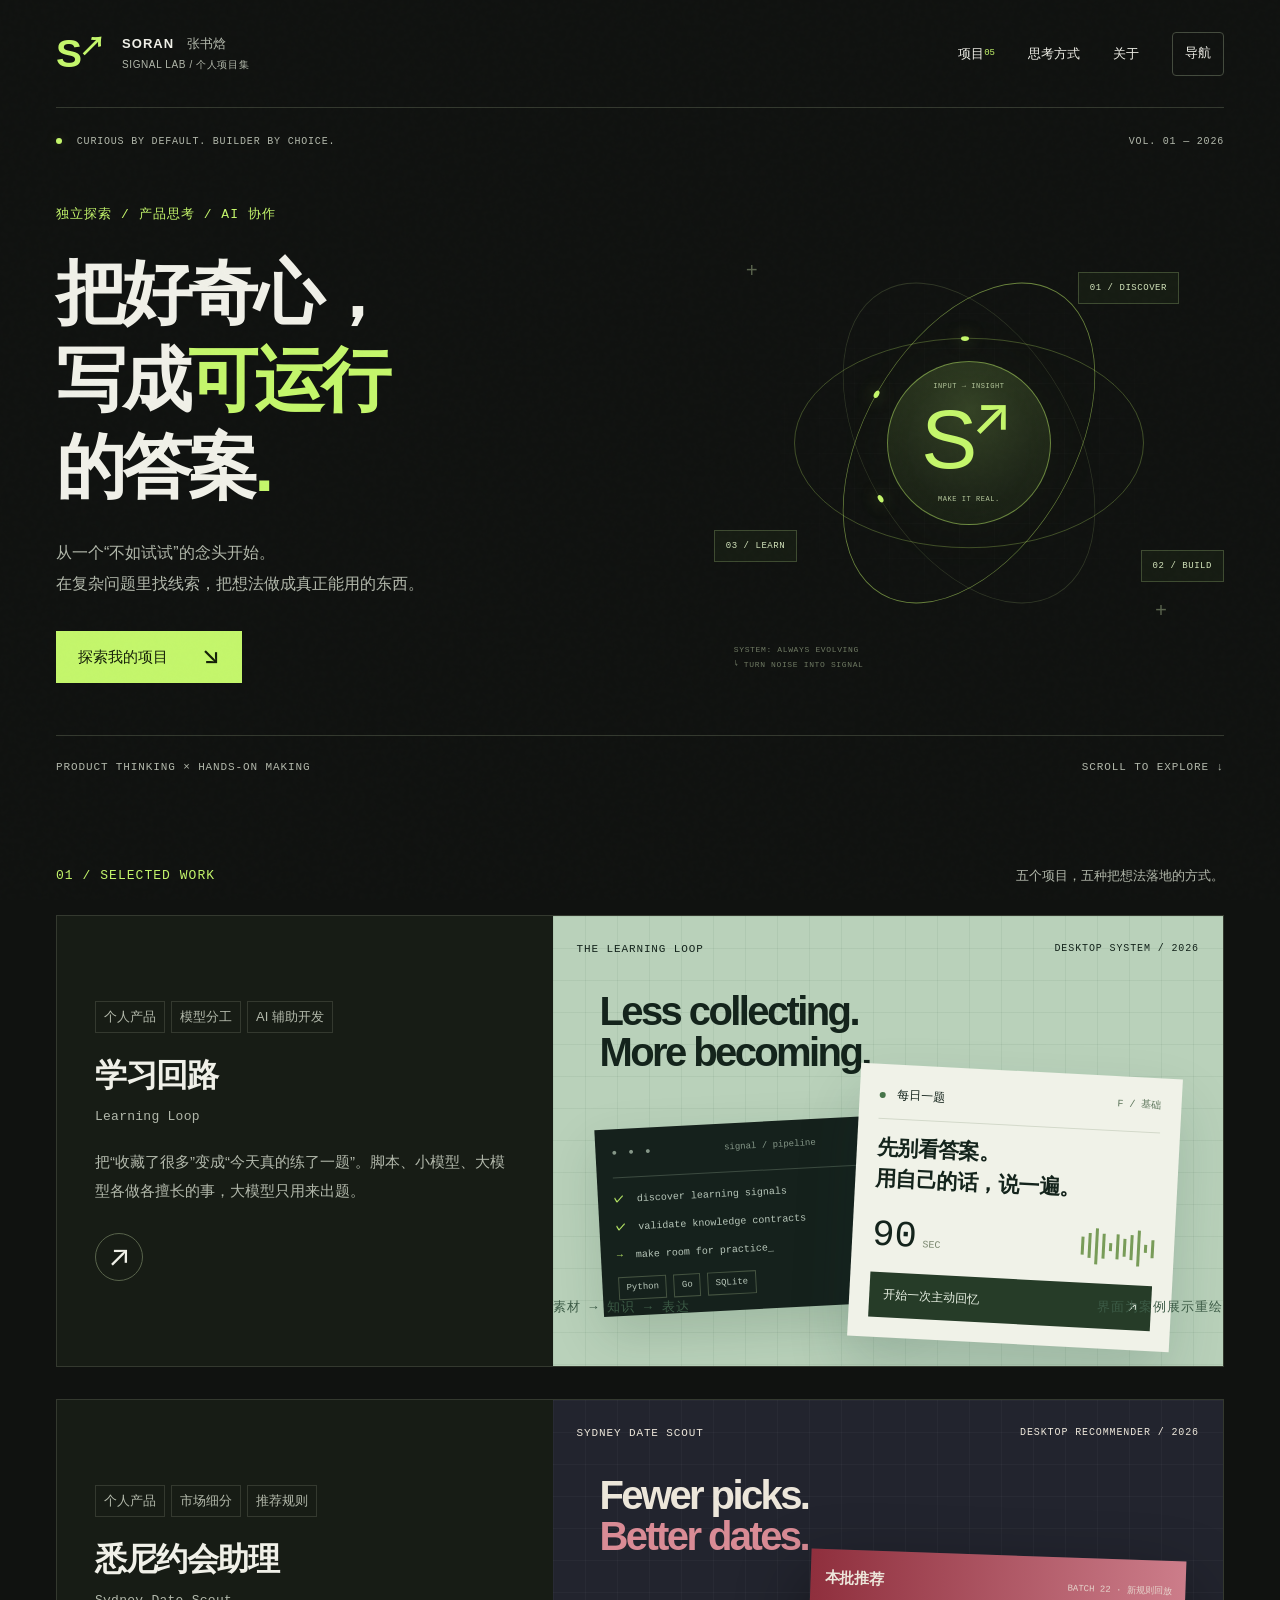
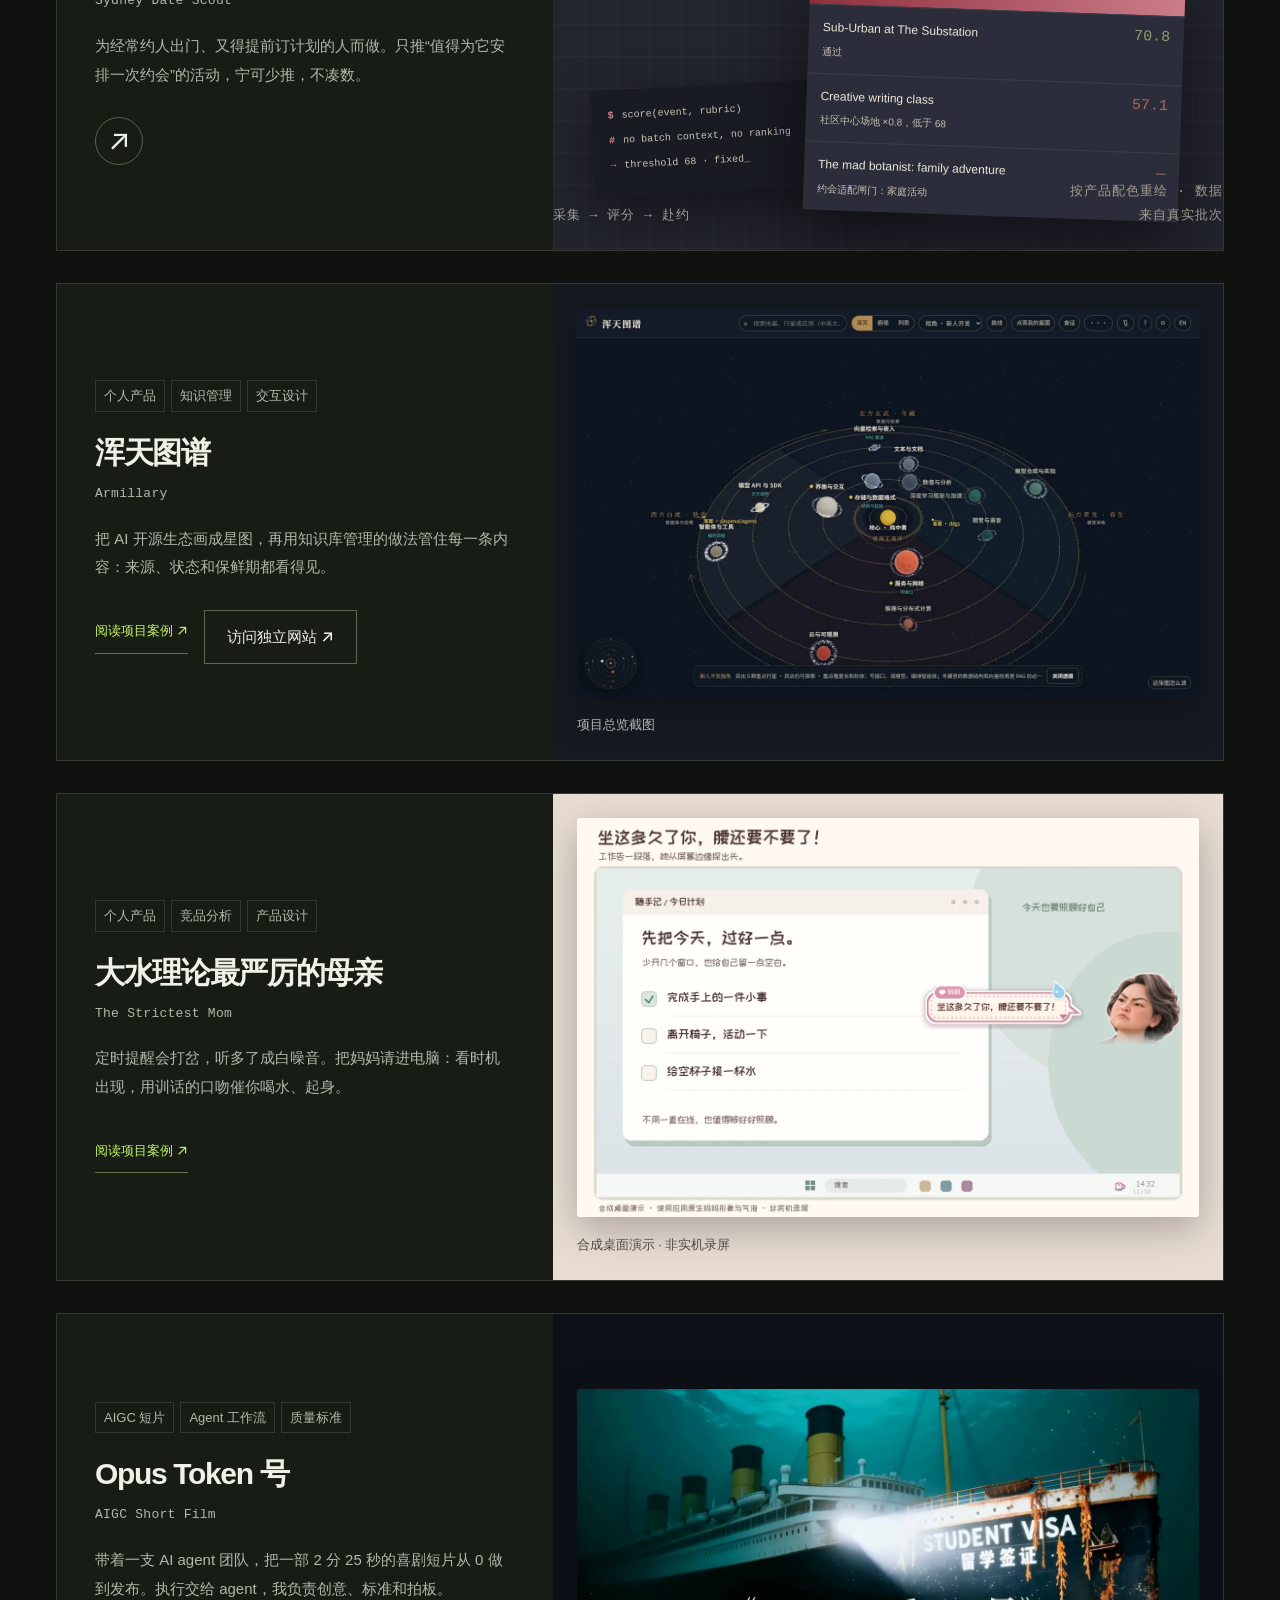
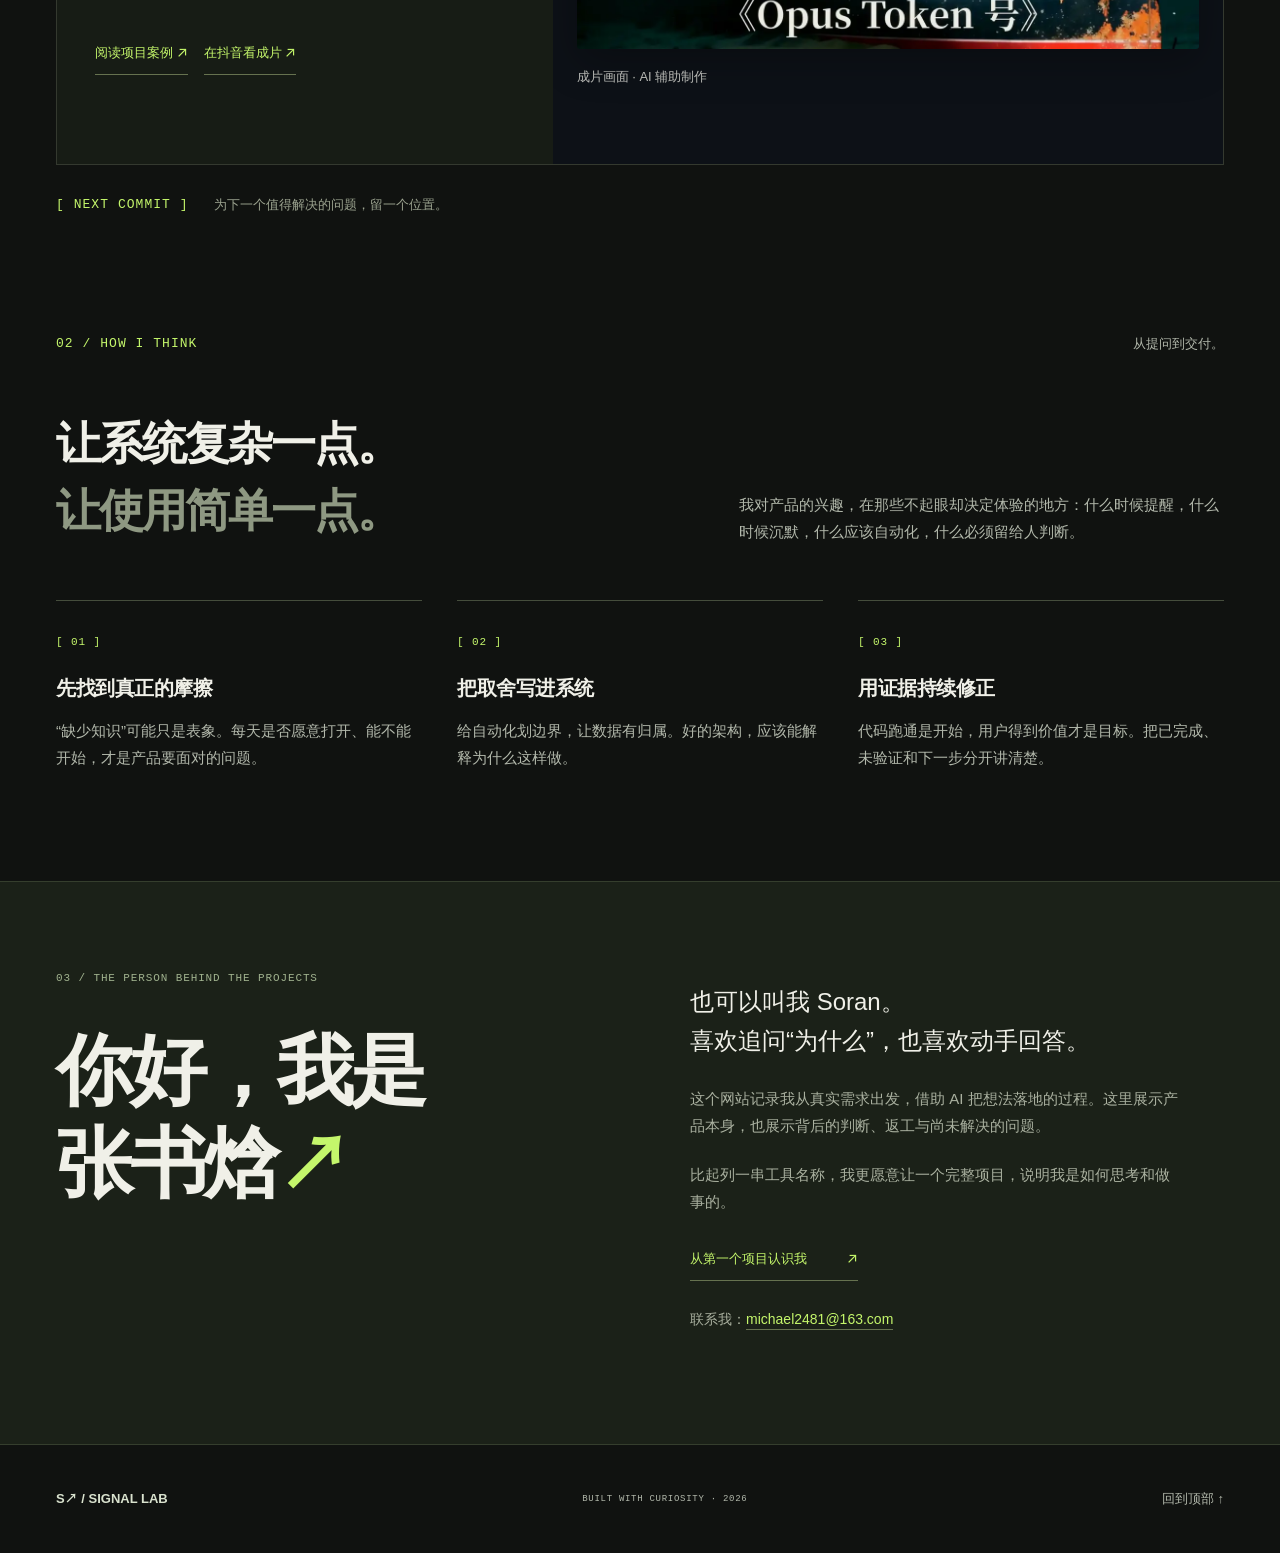
==== commit f1e8a466: "[project] 新增《Opus Token 号》AIGC 案例，五个项目各定主线，发布 v0.7.0 - 新增 AIGC 短片案例页：AIGC 生产线、六个 agent 的分工与协作机制、三次换路" ====
--- a/index.html
+++ b/index.html
@@ -1,8 +1,8 @@
 <!doctype html>
-<html lang="zh-CN"><head><meta charset="utf-8"><meta name="viewport" content="width=device-width,initial-scale=1"><meta name="theme-color" content="#101210"><meta name="description" content="张书焓（Soran）的产品实验室。把真实问题变成可运行的系统，探索 AI、学习与产品之间的连接。"><title>Soran 张书焓 / Signal Lab — 把好奇心写成答案</title><link rel="icon" href="assets/img/mark.svg" type="image/svg+xml"><link rel="stylesheet" href="assets/css/style.css?v=10"><script src="assets/js/app.js?v=10" defer></script></head>
-<body><a class="skip" href="#main">跳到内容</a><header class="nav wrap"><a class="brand" href="index.html" aria-label="Signal Lab 首页"><span class="brand-mark">S<span>↗︎</span></span><span>SORAN <span class="brand-name">张书焓</span><span class="brand-sub">SIGNAL LAB / 个人项目集</span></span></a><nav aria-label="主导航"><a href="#work">项目 <sup>04</sup></a><a href="#approach">思考方式</a><a href="#about">关于</a><button class="command-open" aria-label="打开快速导航">导航</button></nav></header>
+<html lang="zh-CN"><head><meta charset="utf-8"><meta name="viewport" content="width=device-width,initial-scale=1"><meta name="theme-color" content="#101210"><meta name="description" content="张书焓（Soran）的产品实验室。把真实问题变成可运行的系统，探索 AI、学习与产品之间的连接。"><title>Soran 张书焓 / Signal Lab — 把好奇心写成答案</title><link rel="icon" href="assets/img/mark.svg" type="image/svg+xml"><link rel="stylesheet" href="assets/css/style.css?v=11"><script src="assets/js/app.js?v=11" defer></script></head>
+<body><a class="skip" href="#main">跳到内容</a><header class="nav wrap"><a class="brand" href="index.html" aria-label="Signal Lab 首页"><span class="brand-mark">S<span>↗︎</span></span><span>SORAN <span class="brand-name">张书焓</span><span class="brand-sub">SIGNAL LAB / 个人项目集</span></span></a><nav aria-label="主导航"><a href="#work">项目 <sup>05</sup></a><a href="#approach">思考方式</a><a href="#about">关于</a><button class="command-open" aria-label="打开快速导航">导航</button></nav></header>
 <main id="main"><section class="hero wrap"><div class="hero-top mono"><span><i class="dot"></i> CURIOUS BY DEFAULT. BUILDER BY CHOICE.</span><span>VOL. 01 — 2026</span></div><div class="hero-layout"><div class="hero-copy"><p class="eyebrow">独立探索 / 产品思考 / AI 协作</p><h1>把好奇心，<br>写成<span class="accent">可运行</span><br>的答案<span class="period">.</span></h1><p class="hero-intro">从一个“不如试试”的念头开始。<br>在复杂问题里找线索，把想法做成真正能用的东西。</p><a class="button lime" href="#work">探索我的项目 <span>↘︎</span></a></div><div class="signal-art" aria-label="从发现、构建到学习的信号轨道插画" role="img"><div class="art-grid"></div><div class="orbital orbit-one"></div><div class="orbital orbit-two"></div><div class="orbital orbit-three"></div><div class="signal-core"><span class="mono">INPUT → INSIGHT</span><strong>S<span>↗︎</span></strong><span class="mono">MAKE IT REAL.</span></div><span class="sat sat-a">01 / DISCOVER</span><span class="sat sat-b">02 / BUILD</span><span class="sat sat-c">03 / LEARN</span><span class="cross c-one">+</span><span class="cross c-two">+</span><div class="art-coordinate mono">SYSTEM: ALWAYS EVOLVING<br>↳ TURN NOISE INTO SIGNAL</div></div></div><div class="hero-bottom mono"><span>PRODUCT THINKING × HANDS-ON MAKING</span><a href="#work">SCROLL TO EXPLORE ↓</a></div></section>
-<section id="work" class="work-section wrap"><div class="section-label"><span class="mono">01 / SELECTED WORK</span><span>四个项目，四种把想法落地的方式。</span></div><a class="featured" href="projects/learning-loop.html"><div class="project-description"><div><div class="tags"><span>个人产品</span><span>学习系统</span><span>AI 辅助开发</span></div><h2>学习回路 <span>Learning Loop</span></h2><p>把“收藏了很多”变成“今天真的练了一题”。<br>一次从静态题库到持续学习系统的产品演进。</p></div><span class="round-arrow" aria-label="阅读项目案例">↗︎</span></div><div class="project-visual"><div class="visual-caption mono"><span>THE LEARNING LOOP</span><span>DESKTOP SYSTEM / 2026</span></div><div class="visual-word" aria-hidden="true">Less collecting.<br>More becoming.</div><div class="mini-terminal"><div class="window-top"><span>● ● ●</span><span>signal / pipeline</span><span>↗︎</span></div><p><b>✓</b> discover learning signals</p><p><b>✓</b> validate knowledge contracts</p><p><b>→</b> make room for practice<span class="cursor">_</span></p><div class="terminal-tags"><span>Python</span><span>Go</span><span>SQLite</span></div></div><div class="practice-preview"><div class="preview-bar"><span><i class="dot"></i> 每日一题</span><span>F / 基础</span></div><span class="mono preview-kicker">THINK FIRST. REVEAL LATER.</span><h3>先别看答案。<br>用自己的话，说一遍。</h3><div class="preview-timer"><span>90<span> SEC</span></span><div class="wave" aria-hidden="true"><i></i><i></i><i></i><i></i><i></i><i></i><i></i><i></i><i></i><i></i><i></i></div></div><div class="preview-action">开始一次主动回忆 <span>↗︎</span></div></div><div class="visual-foot mono"><span>素材 → 知识 → 表达</span><span>界面为案例展示重绘</span></div></div></a><a class="featured" href="projects/date-scout.html"><div class="project-description"><div><div class="tags"><span>个人产品</span><span>推荐规则</span><span>AI 辅助开发</span></div><h2>悉尼约会助理 <span>Sydney Date Scout</span></h2><p>只推“值得为它安排一次约会”的活动，宁可少推，不凑数。<br>真实运行三个月后，用数据推翻了自己的评分表。</p></div><span class="round-arrow" aria-label="阅读项目案例">↗︎</span></div><div class="project-visual ds-visual"><div class="visual-caption mono"><span>SYDNEY DATE SCOUT</span><span>DESKTOP RECOMMENDER / 2026</span></div><div class="visual-word" aria-hidden="true">Fewer picks.<br><em>Better dates.</em></div><div class="ds-rule"><p><b>$</b>score(event, rubric)</p><p><b>#</b>no batch context, no ranking</p><p><b>→</b>threshold 68 · fixed<span class="cursor">_</span></p></div><div class="ds-panel" aria-hidden="true"><div class="ds-head"><b>本批推荐</b><span>BATCH 22 · 新规则回放</span></div><div class="ds-row"><span>Sub-Urban at The Substation</span><span class="ds-score">70.8</span><small>通过</small></div><div class="ds-row cut"><span>Creative writing class</span><span class="ds-score">57.1</span><small>社区中心场地 ×0.8，低于 68</small></div><div class="ds-row cut"><span>The mad botanist: family adventure</span><span class="ds-score">—</span><small>约会适配闸门：家庭活动</small></div></div><div class="visual-foot mono"><span>采集 → 评分 → 赴约</span><span>按产品配色重绘 · 数据来自真实批次</span></div></div></a><article class="featured added-project"><div class="project-description"><div><div class="tags"><span>个人产品</span><span>知识可视化</span><span>AI 协作</span></div><h2><a href="projects/armillary.html">浑天图谱</a><span>Armillary</span></h2><p>从一座星系进入 AI 开源生态。把领域方位、依赖证据与探索任务接成一条能走完的路。</p></div><div class="card-actions"><a class="text-link" href="projects/armillary.html">阅读项目案例 ↗︎</a><button class="button project-pending" type="button" disabled data-project-link="armillary">项目尚未发布</button></div></div><a class="project-visual image-cover cover-armillary" href="projects/armillary.html" aria-label="查看浑天图谱案例"><img src="assets/img/armillary/overview.webp" alt="浑天图谱界面" loading="lazy" decoding="async" width="1440" height="900"><span class="image-caption">原项目总览截图 · 第五轮</span></a></article><article class="featured added-project"><div class="project-description"><div><div class="tags"><span>个人产品</span><span>桌面提醒</span><span>AI 协作</span></div><h2><a href="projects/big-water-mom.html">大水理论最严厉的母亲</a><span>The Strictest Mom</span></h2><p>把妈妈请进电脑，催你喝水、起身。把出现的时机、角色的性格与后台资源一起设计。</p></div><div class="card-actions"><a class="text-link" href="projects/big-water-mom.html">阅读项目案例 ↗︎</a></div></div><a class="project-visual image-cover cover-big-water-mom" href="projects/big-water-mom.html" aria-label="查看大水理论最严厉的母亲案例"><img src="assets/img/big-water-mom/desktop-preview-zh.webp" alt="大水理论最严厉的母亲界面" loading="lazy" decoding="async" width="1280" height="820"><span class="image-caption">合成桌面演示 · 非实机录屏</span></a></article><div class="archive-note"><span class="mono">[ NEXT COMMIT ]</span><p>为下一个值得解决的问题，留一个位置。</p><span class="mono">更多项目将陆续归档 ↗︎</span></div></section>
+<section id="work" class="work-section wrap"><div class="section-label"><span class="mono">01 / SELECTED WORK</span><span>五个项目，五种把想法落地的方式。</span></div><a class="featured" href="projects/learning-loop.html"><div class="project-description"><div><div class="tags"><span>个人产品</span><span>模型分工</span><span>AI 辅助开发</span></div><h2>学习回路 <span>Learning Loop</span></h2><p>把“收藏了很多”变成“今天真的练了一题”。<br>脚本、小模型、大模型各做各擅长的事，大模型只用来出题。</p></div><span class="round-arrow" aria-label="阅读项目案例">↗︎</span></div><div class="project-visual"><div class="visual-caption mono"><span>THE LEARNING LOOP</span><span>DESKTOP SYSTEM / 2026</span></div><div class="visual-word" aria-hidden="true">Less collecting.<br>More becoming.</div><div class="mini-terminal"><div class="window-top"><span>● ● ●</span><span>signal / pipeline</span><span>↗︎</span></div><p><b>✓</b> discover learning signals</p><p><b>✓</b> validate knowledge contracts</p><p><b>→</b> make room for practice<span class="cursor">_</span></p><div class="terminal-tags"><span>Python</span><span>Go</span><span>SQLite</span></div></div><div class="practice-preview"><div class="preview-bar"><span><i class="dot"></i> 每日一题</span><span>F / 基础</span></div><span class="mono preview-kicker">THINK FIRST. REVEAL LATER.</span><h3>先别看答案。<br>用自己的话，说一遍。</h3><div class="preview-timer"><span>90<span> SEC</span></span><div class="wave" aria-hidden="true"><i></i><i></i><i></i><i></i><i></i><i></i><i></i><i></i><i></i><i></i><i></i></div></div><div class="preview-action">开始一次主动回忆 <span>↗︎</span></div></div><div class="visual-foot mono"><span>素材 → 知识 → 表达</span><span>界面为案例展示重绘</span></div></div></a><a class="featured" href="projects/date-scout.html"><div class="project-description"><div><div class="tags"><span>个人产品</span><span>市场细分</span><span>推荐规则</span></div><h2>悉尼约会助理 <span>Sydney Date Scout</span></h2><p>为经常约人出门、又得提前订计划的人而做。<br>只推“值得为它安排一次约会”的活动，宁可少推，不凑数。</p></div><span class="round-arrow" aria-label="阅读项目案例">↗︎</span></div><div class="project-visual ds-visual"><div class="visual-caption mono"><span>SYDNEY DATE SCOUT</span><span>DESKTOP RECOMMENDER / 2026</span></div><div class="visual-word" aria-hidden="true">Fewer picks.<br><em>Better dates.</em></div><div class="ds-rule"><p><b>$</b>score(event, rubric)</p><p><b>#</b>no batch context, no ranking</p><p><b>→</b>threshold 68 · fixed<span class="cursor">_</span></p></div><div class="ds-panel" aria-hidden="true"><div class="ds-head"><b>本批推荐</b><span>BATCH 22 · 新规则回放</span></div><div class="ds-row"><span>Sub-Urban at The Substation</span><span class="ds-score">70.8</span><small>通过</small></div><div class="ds-row cut"><span>Creative writing class</span><span class="ds-score">57.1</span><small>社区中心场地 ×0.8，低于 68</small></div><div class="ds-row cut"><span>The mad botanist: family adventure</span><span class="ds-score">—</span><small>约会适配闸门：家庭活动</small></div></div><div class="visual-foot mono"><span>采集 → 评分 → 赴约</span><span>按产品配色重绘 · 数据来自真实批次</span></div></div></a><article class="featured added-project"><div class="project-description"><div><div class="tags"><span>个人产品</span><span>知识管理</span><span>交互设计</span></div><h2><a href="projects/armillary.html">浑天图谱</a><span>Armillary</span></h2><p>把 AI 开源生态画成星图，再用知识库管理的做法管住每一条内容：来源、状态和保鲜期都看得见。</p></div><div class="card-actions"><a class="text-link" href="projects/armillary.html">阅读项目案例 ↗︎</a><button class="button project-pending" type="button" disabled data-project-link="armillary">项目尚未发布</button></div></div><a class="project-visual image-cover cover-armillary" href="projects/armillary.html" aria-label="查看浑天图谱案例"><img src="assets/img/armillary/overview.webp" alt="浑天图谱界面" loading="lazy" decoding="async" width="1440" height="900"><span class="image-caption">项目总览截图</span></a></article><article class="featured added-project"><div class="project-description"><div><div class="tags"><span>个人产品</span><span>竞品分析</span><span>产品设计</span></div><h2><a href="projects/big-water-mom.html">大水理论最严厉的母亲</a><span>The Strictest Mom</span></h2><p>定时提醒会打岔，听多了成白噪音。把妈妈请进电脑：看时机出现，用训话的口吻催你喝水、起身。</p></div><div class="card-actions"><a class="text-link" href="projects/big-water-mom.html">阅读项目案例 ↗︎</a></div></div><a class="project-visual image-cover cover-big-water-mom" href="projects/big-water-mom.html" aria-label="查看大水理论最严厉的母亲案例"><img src="assets/img/big-water-mom/desktop-preview-zh.webp" alt="大水理论最严厉的母亲界面" loading="lazy" decoding="async" width="1280" height="820"><span class="image-caption">合成桌面演示 · 非实机录屏</span></a></article><article class="featured added-project"><div class="project-description"><div><div class="tags"><span>AIGC 短片</span><span>Agent 工作流</span><span>质量标准</span></div><h2><a href="projects/opus-token.html">Opus Token 号</a><span>AIGC Short Film</span></h2><p>带着一支 AI agent 团队，把一部 2 分 25 秒的喜剧短片从 0 做到发布。执行交给 agent，我负责创意、标准和拍板。</p></div><div class="card-actions"><a class="text-link" href="projects/opus-token.html">阅读项目案例 ↗︎</a><a class="text-link" href="https://v.douyin.com/MwmugvPIIhA/" target="_blank" rel="noopener">在抖音看成片 ↗︎</a></div></div><a class="project-visual image-cover cover-opus-token" href="projects/opus-token.html" aria-label="查看 Opus Token 号案例"><img src="assets/img/opus-token/title.webp" alt="《Opus Token 号》片名画面" loading="lazy" decoding="async" width="1280" height="536"><span class="image-caption">成片画面 · AI 辅助制作</span></a></article><div class="archive-note"><span class="mono">[ NEXT COMMIT ]</span><p>为下一个值得解决的问题，留一个位置。</p><span class="mono">更多项目将陆续归档 ↗︎</span></div></section>
 <section id="approach" class="approach wrap"><div class="section-label"><span class="mono">02 / HOW I THINK</span><span>从提问到交付。</span></div><div class="approach-head"><h2>让系统复杂一点。<br><span>让使用简单一点。</span></h2><p>我对产品的兴趣，在那些不起眼却决定体验的地方：什么时候提醒，什么时候沉默，什么应该自动化，什么必须留给人判断。</p></div><div class="principles"><article><span class="mono">[ 01 ]</span><h3>先找到真正的摩擦</h3><p>“缺少知识”可能只是表象。每天是否愿意打开、能不能开始，才是产品要面对的问题。</p></article><article><span class="mono">[ 02 ]</span><h3>把取舍写进系统</h3><p>给自动化划边界，让数据有归属。好的架构，应该能解释为什么这样做。</p></article><article><span class="mono">[ 03 ]</span><h3>用证据持续修正</h3><p>代码跑通是开始，用户得到价值才是目标。把已完成、未验证和下一步分开讲清楚。</p></article></div></section>
 <section id="about" class="about"><div class="wrap about-grid"><div><span class="mono">03 / THE PERSON BEHIND THE PROJECTS</span><h2>你好，我是<br>张书焓<span class="accent">↗︎</span></h2></div><div><p class="about-lead">也可以叫我 Soran。<br>喜欢追问“为什么”，也喜欢动手回答。</p><p>这个网站记录我从真实需求出发，借助 AI 把想法落地的过程。这里展示产品本身，也展示背后的判断、返工与尚未解决的问题。</p><p>比起列一串工具名称，我更愿意让一个完整项目，说明我是如何思考和做事的。</p><a class="text-link" href="projects/learning-loop.html">从第一个项目认识我 <span>↗︎</span></a><p class="contact-line">联系我：<a href="mailto:michael2481@163.com">michael2481@163.com</a></p></div></div></section></main>
-<footer class="wrap footer"><span class="brand-small">S↗︎ / SIGNAL LAB</span><span class="mono">BUILT WITH CURIOSITY · 2026</span><a href="#main">回到顶部 ↑</a></footer><dialog id="command-dialog"><div class="command-head"><span class="mono">项目导航</span><button data-close aria-label="关闭快速导航">ESC ×</button></div><nav aria-label="快速导航"><a href="projects/learning-loop.html">01　学习回路<span>↗︎</span></a><a href="projects/date-scout.html">02　悉尼约会助理<span>↗︎</span></a><a href="projects/armillary.html">03　浑天图谱<span>↗︎</span></a><a href="projects/big-water-mom.html">04　大水理论最严厉的母亲<span>↗︎</span></a><a href="index.html#about">05　关于 Soran<span>↗︎</span></a></nav></dialog></body></html>
+<footer class="wrap footer"><span class="brand-small">S↗︎ / SIGNAL LAB</span><span class="mono">BUILT WITH CURIOSITY · 2026</span><a href="#main">回到顶部 ↑</a></footer><dialog id="command-dialog"><div class="command-head"><span class="mono">项目导航</span><button data-close aria-label="关闭快速导航">ESC ×</button></div><nav aria-label="快速导航"><a href="projects/learning-loop.html">01　学习回路<span>↗︎</span></a><a href="projects/date-scout.html">02　悉尼约会助理<span>↗︎</span></a><a href="projects/armillary.html">03　浑天图谱<span>↗︎</span></a><a href="projects/big-water-mom.html">04　大水理论最严厉的母亲<span>↗︎</span></a><a href="projects/opus-token.html">05　Opus Token 号<span>↗︎</span></a><a href="index.html#about">06　关于 Soran<span>↗︎</span></a></nav></dialog></body></html>
--- a/assets/css/style.css
+++ b/assets/css/style.css
@@ -629,3 +629,38 @@
  .rail,.loop,.layers,.equation,.split,.time-strip{break-inside:auto}
  .rail li,.loop li,.layers>div,.equation>div,.split>div,.time-strip li{break-inside:avoid}
 }
+
+/* v0.7.0：五个项目 */
+.rel-types.six{grid-template-columns:repeat(3,minmax(0,1fr))}
+.rel-types li.target{border-color:var(--lime);background:#1b2316}
+.rel-types li.target strong{color:var(--lime)}
+.rel-types li em{display:block;font-style:normal;font:var(--small)/1.6 var(--mono);color:#96ad80;margin-top:8px}
+.film-grid{display:grid;grid-template-columns:repeat(2,minmax(0,1fr));gap:12px;margin:32px 0}
+.film-grid figure{margin:0}
+.film-grid figure:first-child{grid-column:1/-1}
+.film-grid img{display:block;width:100%;height:auto;border:1px solid var(--line)}
+.film-grid figcaption{font-size:var(--small);color:var(--muted);margin-top:8px;line-height:1.6}
+.bench.two th:nth-child(1),.bench.two th:nth-child(2){width:50%}
+.bench.three th:nth-child(1){width:24%}.bench.three th:nth-child(2){width:34%}.bench.three th:nth-child(3){width:42%;padding-right:0}
+.case-content .lessons{margin:28px 0;padding:0;list-style:none;counter-reset:lesson;border-top:1px solid var(--line)}
+.lessons li{counter-increment:lesson;display:grid;grid-template-columns:44px 1fr;gap:4px 12px;padding:18px 0;border-bottom:1px solid var(--line);font-size:var(--small);line-height:1.85;color:#c2c9b9}
+.lessons li::before{content:counter(lesson,decimal-leading-zero);font:var(--small)/1.9 var(--mono);color:var(--lime);grid-row:1/3}
+.lessons li b{display:block;color:var(--ink);font-size:16px;font-weight:600}
+.metrics.four{grid-template-columns:repeat(4,1fr)}
+.cover-opus-token{background:#0d1117}
+.case-content .split-list{list-style:none;padding:0;margin:24px 0;border-top:1px solid var(--line)}
+.split-list li{padding:14px 0;border-bottom:1px solid var(--line);font-size:var(--small);line-height:1.8;color:#c2c9b9}
+.split-list li b{display:block;color:var(--ink);font-size:15px;font-weight:600}
+.case-content .loop.plain{margin-bottom:32px}
+.loop.plain li:first-child{border-color:var(--line);background:var(--soft-panel)}
+@media(max-width:760px){
+ .rel-types.six{grid-template-columns:1fr 1fr}
+ .film-grid{grid-template-columns:1fr}
+ .metrics.four{grid-template-columns:1fr 1fr;gap:12px}
+ .metrics.four strong{font-size:32px}
+ .metrics.four>div{min-width:0}
+ .bench.two td::before,.bench.three td::before{content:attr(data-label)}
+ .bench.two td:last-child,.bench.three td:last-child{padding-top:4px}
+ .bench.two td:last-child::before,.bench.three td:last-child::before{display:block}
+}
+@media print{.film-grid figure,.lessons li{break-inside:avoid}}
